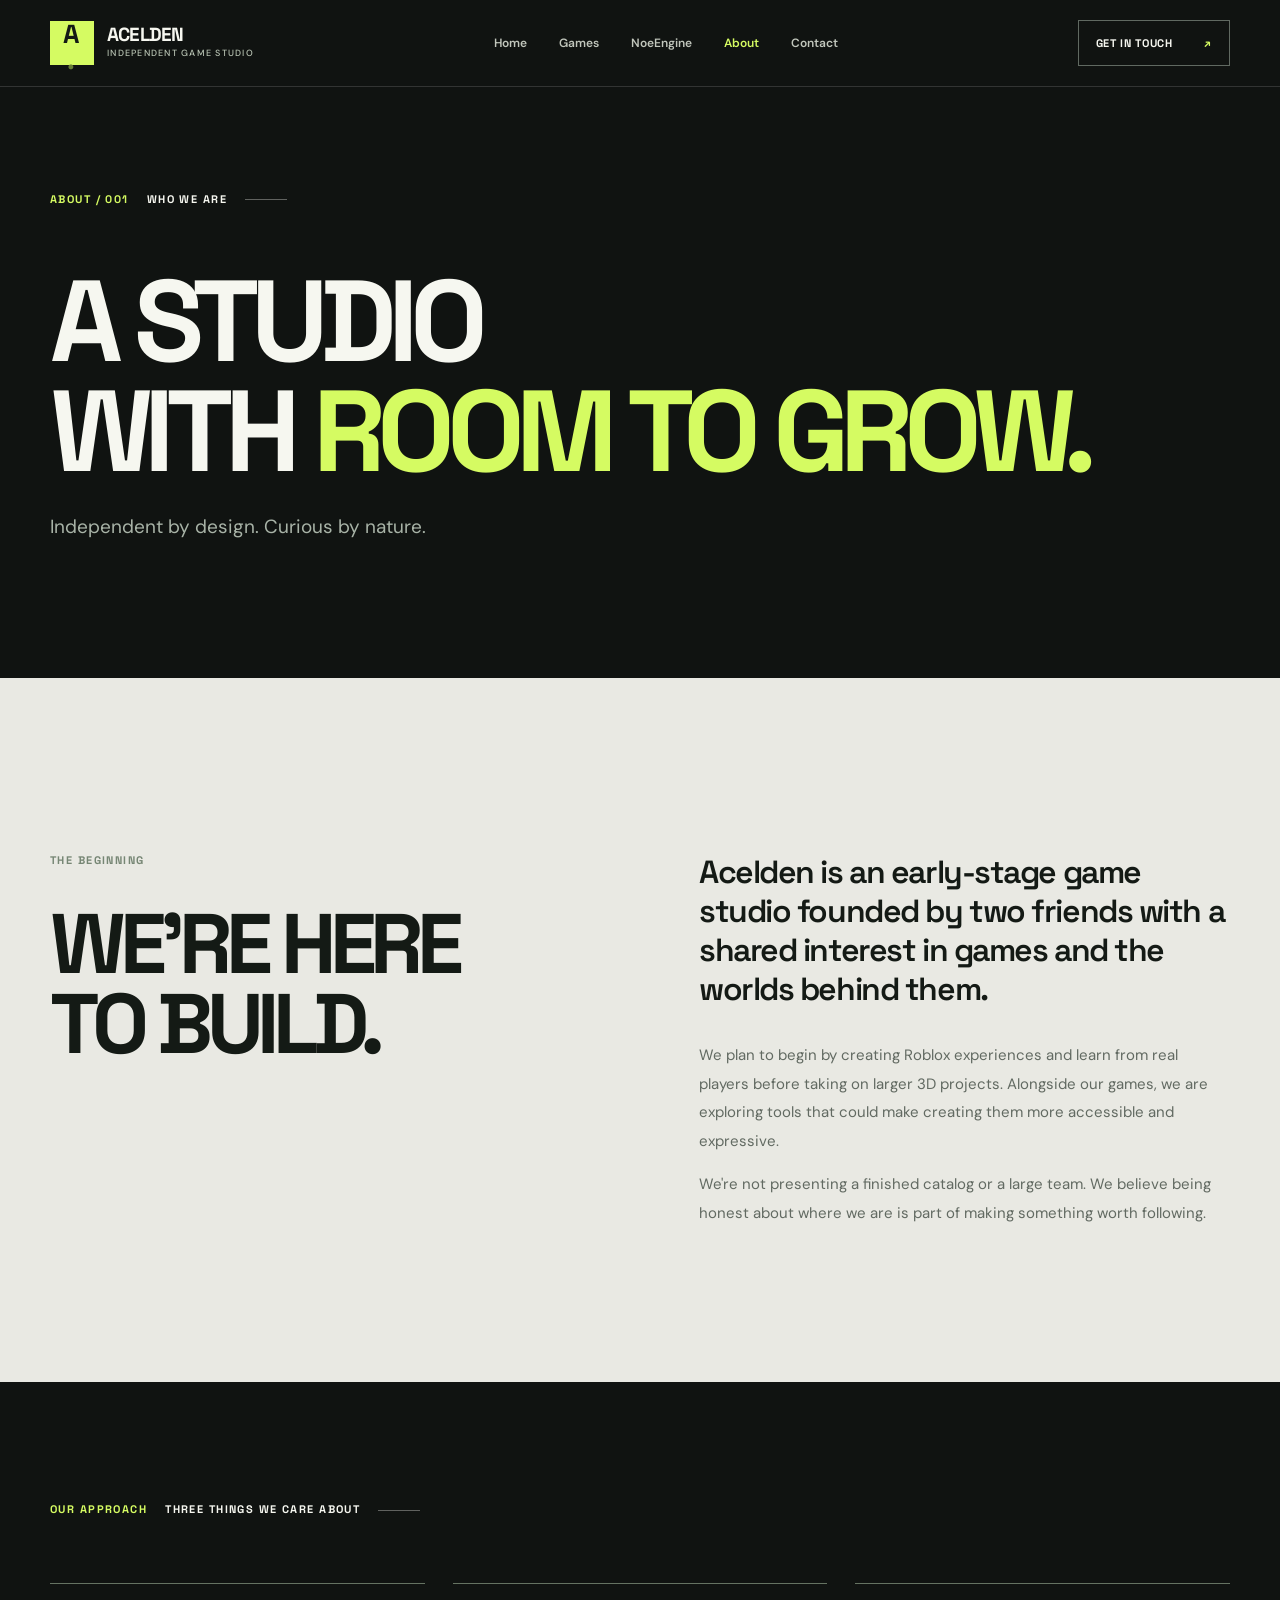
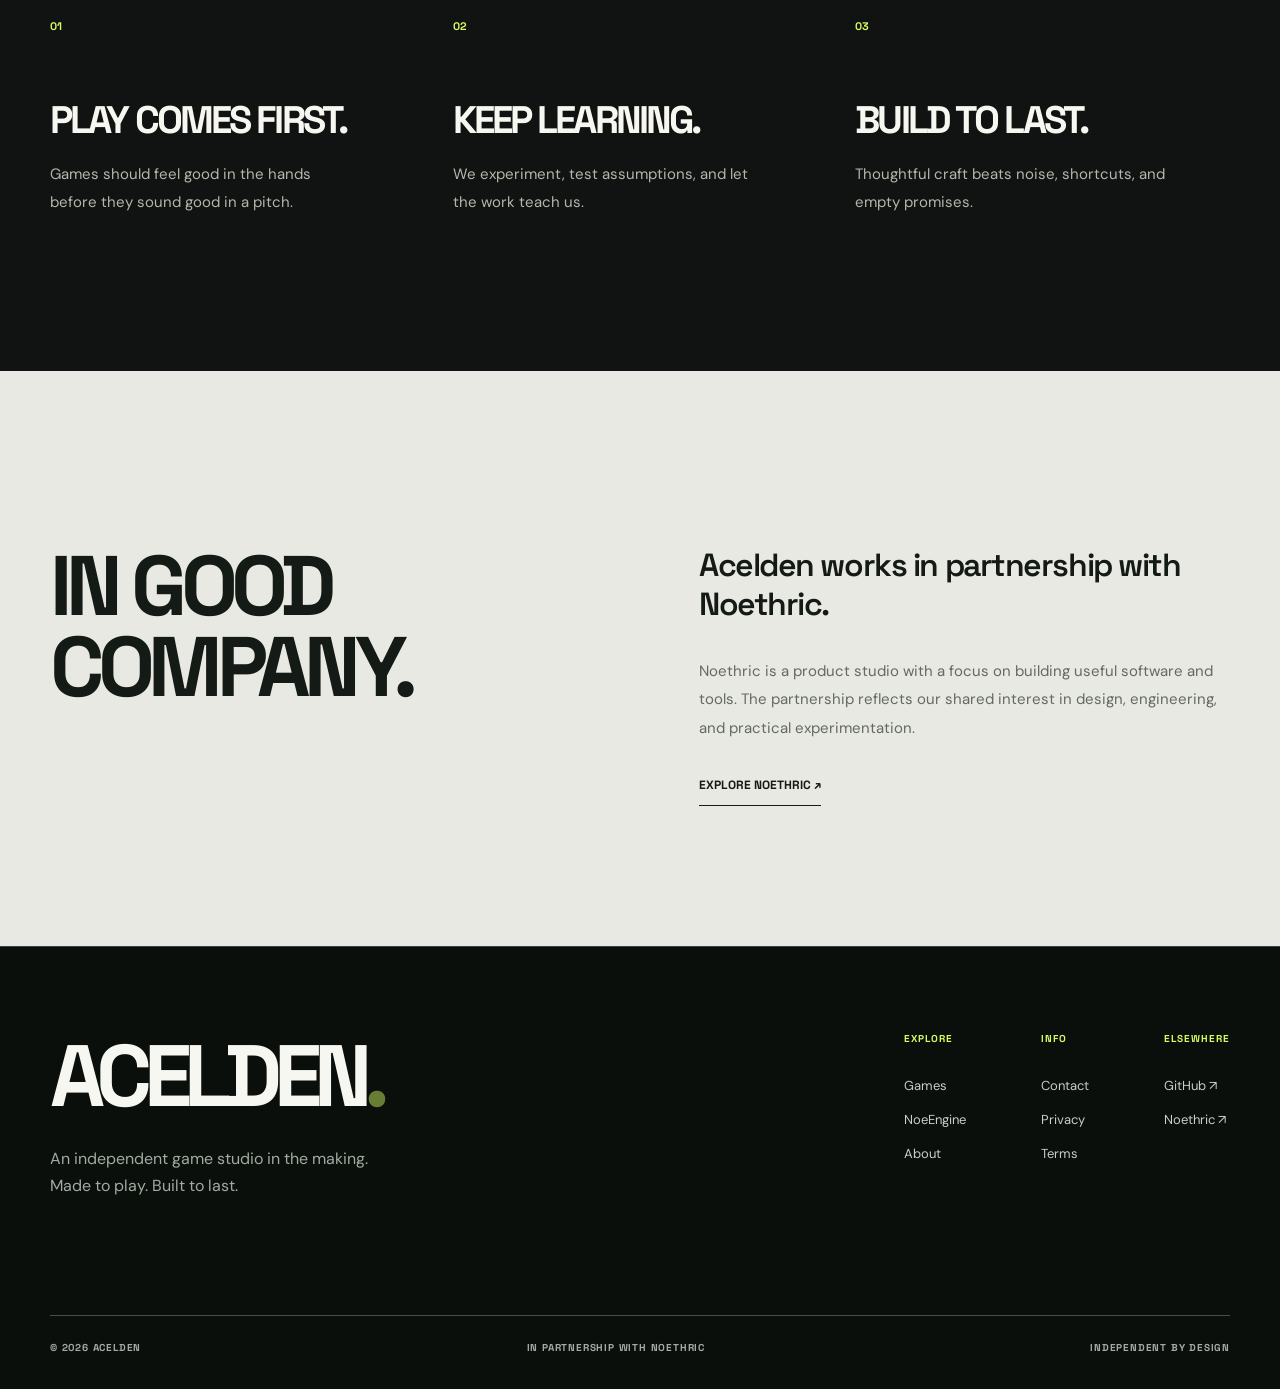
==== about.html @ b6e1bd82 "Redesign Acelden website with editorial layout and seven pages" ====
<!doctype html><html lang="en"><head><meta charset="UTF-8"><meta name="viewport" content="width=device-width, initial-scale=1"><meta name="theme-color" content="#101311"><meta name="description" content="Meet Acelden, an independent game studio founded by two friends, building from Roblox toward original games."><title>About — Acelden</title><link rel="preconnect" href="https://fonts.googleapis.com"><link rel="preconnect" href="https://fonts.gstatic.com" crossorigin><link href="https://fonts.googleapis.com/css2?family=DM+Sans:wght@400;500;600;700&family=Space+Grotesk:wght@400;500;600;700&display=swap" rel="stylesheet"><link rel="stylesheet" href="assets/style.css"><script src="assets/main.js" defer></script><script id="wix-site-script" src="https://manage.wix.com/_api/headless-business-setup/v1/headless-business/site-script.js" data-client-id="77f72b8c-c82d-42ea-ba86-fa067937f93b" async></script></head><body><a class="skip" href="#main">Skip to content</a><header class="header"><div class="header-inner"><a href="index.html" class="brand" aria-label="Acelden home"><span class="brand-symbol">A<span>.</span></span><span>ACELDEN<small>INDEPENDENT GAME STUDIO</small></span></a><button class="menu-btn" type="button" aria-expanded="false" aria-controls="site-nav" aria-label="Open navigation"><span></span><span></span></button><nav id="site-nav" aria-label="Main navigation"><a href="index.html">Home</a><a href="games.html">Games</a><a href="noeengine.html">NoeEngine</a><a href="about.html" aria-current="page">About</a><a href="contact.html">Contact</a></nav><a class="header-end" href="contact.html">GET IN TOUCH <span aria-hidden="true">↗</span></a></div></header><main id="main"><section class="page-hero"><div class="container"><div class="kicker"><span class="kicker-num">ABOUT / 001</span><span>WHO WE ARE</span></div><h1>A STUDIO<br>WITH <em>ROOM TO GROW.</em></h1><p>Independent by design. Curious by nature.</p></div></section><section class="light-section page-section"><div class="container two-col"><div><span class="small-label">THE BEGINNING</span><h2>WE'RE HERE<br>TO BUILD.</h2></div><div class="prose"><p class="large">Acelden is an early-stage game studio founded by two friends with a shared interest in games and the worlds behind them.</p><p>We plan to begin by creating Roblox experiences and learn from real players before taking on larger 3D projects. Alongside our games, we are exploring tools that could make creating them more accessible and expressive.</p><p>We're not presenting a finished catalog or a large team. We believe being honest about where we are is part of making something worth following.</p></div></div></section><section class="dark-section page-section"><div class="container"><div class="kicker"><span class="kicker-num">OUR APPROACH</span><span>THREE THINGS WE CARE ABOUT</span></div><div class="value-grid"><article><span>01</span><h3>PLAY COMES FIRST.</h3><p>Games should feel good in the hands before they sound good in a pitch.</p></article><article><span>02</span><h3>KEEP LEARNING.</h3><p>We experiment, test assumptions, and let the work teach us.</p></article><article><span>03</span><h3>BUILD TO LAST.</h3><p>Thoughtful craft beats noise, shortcuts, and empty promises.</p></article></div></div></section><section class="light-section page-section"><div class="container two-col"><h2>IN GOOD<br>COMPANY.</h2><div class="prose"><p class="large">Acelden works in partnership with Noethric.</p><p>Noethric is a product studio with a focus on building useful software and tools. The partnership reflects our shared interest in design, engineering, and practical experimentation.</p><a class="inline-link dark" href="https://noethric.xyz/" target="_blank" rel="noopener noreferrer">EXPLORE NOETHRIC ↗</a></div></div></section></main><footer class="footer"><div class="container footer-main"><div><a href="index.html" class="footer-logo">ACELDEN<span>.</span></a><p>An independent game studio in the making.<br>Made to play. Built to last.</p></div><div class="footer-links"><div><span>EXPLORE</span><a href="games.html">Games</a><a href="noeengine.html">NoeEngine</a><a href="about.html">About</a></div><div><span>INFO</span><a href="contact.html">Contact</a><a href="privacy.html">Privacy</a><a href="terms.html">Terms</a></div><div><span>ELSEWHERE</span><a href="https://github.com/EMN90909/GD-web" target="_blank" rel="noopener noreferrer">GitHub ↗</a><a href="https://noethric.xyz/" target="_blank" rel="noopener noreferrer">Noethric ↗</a></div></div></div><div class="container footer-bottom"><span>© <span data-year>2026</span> ACELDEN</span><span>IN PARTNERSHIP WITH NOETHRIC</span><span>INDEPENDENT BY DESIGN</span></div></footer></body></html>
---- assets/style.css ----
:root{--night:#101311;--dark:#161b18;--paper:#e9e9e3;--white:#f6f7f0;--acid:#d5fb62;--muted:#aeb5ab;--ink:#141a15;--line:#414a40}*{box-sizing:border-box}html{scroll-behavior:smooth}body{margin:0;background:var(--night);color:var(--white);font-family:'DM Sans',Arial,sans-serif;-webkit-font-smoothing:antialiased}a{color:inherit;text-decoration:none}button{font:inherit}::selection{background:var(--acid);color:var(--night)}:focus-visible{outline:3px solid var(--acid);outline-offset:4px}.skip{position:absolute;top:-80px;left:15px;padding:15px;background:white;color:black;z-index:100}.skip:focus{top:12px}.container{width:min(1420px,calc(100% - 100px));margin:auto}.header{position:relative;z-index:30;background:#101311;border-bottom:1px solid #ffffff24}.header-inner{max-width:1600px;margin:auto;min-height:86px;padding:0 50px;display:flex;align-items:center;justify-content:space-between;gap:32px}.brand{display:flex;gap:13px;align-items:center;font:700 19px/1 'Space Grotesk',sans-serif;letter-spacing:-.04em;white-space:nowrap}.brand-symbol{width:44px;height:44px;background:var(--acid);color:var(--ink);display:grid;place-items:center;font:bold 26px/1 'Space Grotesk';letter-spacing:-.1em;padding-right:5px}.brand-symbol span,.footer-logo span{color:#677d36}.brand small{display:block;font:500 9px/1.5 'DM Sans';letter-spacing:.14em;color:#b9c4b4;margin-top:3px}.header nav{display:flex;gap:32px;align-items:center}.header nav a{font:600 12px/1.2 'DM Sans';color:#c1c6bc;transition:color .2s}.header nav a:hover,.header nav a[aria-current=page]{color:var(--acid)}.header-end{border:1px solid #606961;padding:15px 17px;font:700 11px 'Space Grotesk';letter-spacing:.06em;white-space:nowrap}.header-end span{margin-left:28px;color:var(--acid)}.menu-btn{display:none}.kicker,.small-label{font:700 11px/1.4 'Space Grotesk';letter-spacing:.13em;display:flex;align-items:center;gap:18px}.kicker-num{color:var(--acid)}.kicker:after{content:'';width:42px;height:1px;background:currentColor;opacity:.35}.light-section .kicker-num,.engine-strip .kicker-num{color:#6d8841}.btn{display:inline-flex;align-items:center;justify-content:space-between;gap:45px;min-height:54px;padding:0 20px;font:700 12px 'Space Grotesk';letter-spacing:.025em;transition:background .2s,color .2s}.btn:hover{transform:translateY(-2px)}.btn-acid{background:var(--acid);color:var(--night)}.btn-outline{border:1px solid #777e75;color:var(--white)}.btn-outline-dark{border:1px solid #596256;color:var(--night)}.btn-dark{background:var(--night);color:var(--white)}h1,h2,h3,p{margin-top:0}h1,h2,h3{font-family:'Space Grotesk',sans-serif;letter-spacing:-.075em}h1 em,h2 em{font-style:normal;color:var(--acid)}.light-section h2 em,.engine-strip h2 em{color:#69823f}.hero{min-height:720px;display:grid;grid-template-columns:61% 39%;position:relative;overflow:hidden}.hero-content{padding-top:88px;padding-bottom:38px;margin:0;width:auto;padding-left:max(50px,calc((100vw - 1420px)/2));padding-right:45px;position:relative;z-index:1}.hero-rule{height:1px;background:#ffffff32;margin:25px 0 58px}.hero h1{font-size:clamp(70px,8.7vw,154px);line-height:.9;letter-spacing:-.095em;margin:0 0 64px}.hero h1 span{color:var(--acid)}.hero-baseline{display:flex;gap:38px;justify-content:space-between;align-items:end;max-width:880px}.hero-baseline p{max-width:310px;color:#bfc9bf;font-size:15px;line-height:1.75;margin:0}.hero-index{font:600 10px 'Space Grotesk';display:flex;justify-content:space-between;letter-spacing:.1em;margin-top:75px;color:#a4aba3}.hero-art{position:relative;overflow:hidden;background:#c8d8a5;color:#152418;isolation:isolate}.hero-art:before{content:'';position:absolute;inset:0;background:repeating-linear-gradient(0deg,transparent 0 48px,#14231a0a 49px),repeating-linear-gradient(90deg,transparent 0 48px,#14231a0a 49px)}.hero-art-arc{position:absolute;width:150%;aspect-ratio:1;left:-42%;top:13%;border:clamp(50px,10vw,170px) solid #20342e;border-radius:50%;transform:rotate(-26deg);box-shadow:inset 0 0 0 1px #4b6b53}.hero-art-circle{position:absolute;right:-22%;top:-10%;width:68%;aspect-ratio:1;background:#e7f0ce;border-radius:50%;mix-blend-mode:screen}.hero-art-cut{position:absolute;bottom:-23%;right:3%;font:bold clamp(430px,50vw,900px)/1 'Space Grotesk';letter-spacing:-.15em;color:#b1c995;mix-blend-mode:multiply;transform:rotate(-9deg)}.hero-art-tag{position:absolute;bottom:35px;right:34px;font:700 10px 'Space Grotesk';letter-spacing:.12em}.light-section{background:var(--paper);color:var(--ink)}.introduction{padding:120px 0 140px}.intro-grid,.two-col{display:grid;grid-template-columns:1fr 1fr;gap:10%;margin-top:55px}.intro-grid h2,.two-col h2{font-size:clamp(54px,6.6vw,108px);line-height:.95;margin:0}.intro-grid>div{padding-top:8px;max-width:480px}.intro-lead,.prose .large{font:600 clamp(24px,2.5vw,36px)/1.22 'Space Grotesk';letter-spacing:-.045em}.intro-grid p:not(.intro-lead),.prose p:not(.large){color:#626a62;line-height:1.9;font-size:15px}.inline-link{display:inline-block;font:700 12px 'Space Grotesk';border-bottom:1px solid;margin-top:20px;padding-bottom:12px}.inline-link span{margin-left:30px}.dark-section{background:var(--night);color:var(--white)}.selected{padding:125px 0 145px}.section-title-row{display:flex;justify-content:space-between;align-items:end;margin:50px 0}.section-title-row h2{font-size:clamp(65px,8vw,130px);line-height:.95;margin:0}.section-title-row h2 span{color:var(--acid)}.section-title-row p{max-width:260px;color:#aeb6a9;line-height:1.8}.work-grid{display:grid;grid-template-columns:1fr 1fr;gap:18px}.work-card{display:block;min-width:0}.work-art{height:420px;overflow:hidden;position:relative;padding:28px;display:flex;justify-content:space-between}.work-roblox .work-art{background:#3d544c}.work-world .work-art{background:#b2c5a4;color:#182b20}.work-big{font:700 235px/.85 'Space Grotesk';letter-spacing:-.1em;opacity:.13;position:absolute;top:12%;left:9%}.work-stamp{z-index:2;font:700 10px 'Space Grotesk';letter-spacing:.11em}.work-square{width:200px;height:200px;background:var(--acid);position:absolute;top:25%;left:33%;transform:rotate(-23deg);box-shadow:45px 34px 0 #1a332d}.work-orbit{position:absolute;border:55px solid #2d4c40;border-radius:50%;height:345px;width:345px;top:12%;left:27%;box-shadow:0 0 0 80px #768f7f77}.work-info{border:1px solid #354238;border-top:0;padding:30px;display:flex;justify-content:space-between;align-items:end;min-height:155px}.work-info span:not(.work-arrow){font:700 10px 'Space Grotesk';color:#adb4a9;letter-spacing:.1em}.work-info h3{margin:18px 0 0;font-size:clamp(28px,3vw,46px)}.work-arrow{font-size:26px;transition:transform .2s}.work-card:hover .work-arrow{transform:translate(4px,-4px)}.engine-strip{background:var(--acid);color:var(--night);padding:105px 0}.engine-strip-inner{display:flex;align-items:end;justify-content:space-between;gap:50px}.engine-strip h2{font-size:clamp(64px,7vw,118px);margin:22px 0}.engine-strip h2 em{color:#5b742e}.engine-strip .asterisk{font-size:.5em;vertical-align:top}.engine-strip p{max-width:570px;font-size:17px;line-height:1.8}.engine-strip-action{display:flex;align-items:end;flex-direction:column;gap:38px;white-space:nowrap}.dev-tag{display:inline-block;color:#183023;border:1px solid #253a28;padding:10px 15px;font:700 10px 'Space Grotesk';letter-spacing:.1em}.partner-section{background:#1a211b;padding:125px 0}.partner-layout{display:grid;grid-template-columns:1fr 1fr;gap:11%;align-items:center}.partner-layout h2{font-size:clamp(65px,6.6vw,116px);line-height:.95;margin:42px 0 24px}.partner-layout p{max-width:425px;line-height:1.85;color:#bec6bb}.partner-layout .btn{margin-top:18px}.partner-logo{background:#edeee6;aspect-ratio:1.2;display:flex;flex-direction:column;justify-content:space-between;padding:34px;color:var(--ink)}.partner-logo>span{font:700 11px 'Space Grotesk';letter-spacing:.1em}.partner-logo img{display:block;width:100%;max-height:145px;object-fit:contain}.partner-logo-foot{text-align:right}.last-cta{padding:140px 0 155px}.last-cta h2{font-size:clamp(65px,8.2vw,138px);line-height:.98;margin:44px 0}.page-hero{background:var(--night);padding:105px 0 120px;min-height:520px}.page-hero h1{font-size:clamp(63px,9vw,143px);line-height:.95;margin:60px 0 28px}.page-hero p{font-size:19px;color:#a8b3a7}.page-section{padding:120px 0 140px}.prose{max-width:560px}.small-label{color:#768674;margin-bottom:35px}.value-grid{display:grid;grid-template-columns:repeat(3,1fr);gap:28px;margin-top:65px}.value-grid article{border-top:1px solid #657362;padding-top:30px}.value-grid article>span{font:700 11px 'Space Grotesk';color:var(--acid)}.value-grid h3{font-size:clamp(25px,3vw,43px);line-height:1.02;margin:65px 0 22px}.value-grid p{font-size:15px;line-height:1.85;color:#b1b9ac;max-width:310px}.feature-line{display:flex;justify-content:space-between;gap:30px;padding-bottom:22px;border-bottom:1px solid #7b8d77;font:700 11px 'Space Grotesk';letter-spacing:.1em}.feature-story{display:grid;grid-template-columns:1fr 1fr;gap:10%;margin:66px 0 75px}.feature-story h2{font-size:clamp(60px,7vw,112px);line-height:.95;margin:0}.editorial-art{height:380px;background:#a9bd93;display:flex;flex-direction:column;justify-content:space-between;padding:32px;overflow:hidden;position:relative}.editorial-art>*{position:relative;z-index:2}.editorial-art:before{content:'';position:absolute;width:350px;height:350px;border:75px solid #1a3429;transform:rotate(35deg);left:40%;top:5%}.editorial-art strong{font:700 clamp(36px,6vw,100px)/1 'Space Grotesk';letter-spacing:-.08em;color:#20372a}.editorial-art span{font:700 11px 'Space Grotesk'}.engine-page-hero .dev-tag{color:var(--acid);border-color:#72836d}.engine-caveat{margin-top:75px;padding-top:25px;border-top:1px solid #5a6858;color:#a4b2a4;font-size:13px}.contact-links{display:grid;gap:12px;margin-top:45px}.contact-links a{border-top:1px solid #9da69a;padding:25px 0;display:grid;grid-template-columns:1fr auto;gap:12px}.contact-links a span{font:700 10px 'Space Grotesk';letter-spacing:.12em;grid-column:1/-1}.contact-links a strong{font:700 26px 'Space Grotesk'}.contact-links a b{font-size:24px}.legal-hero{min-height:400px;padding-bottom:85px}.legal-hero h1{margin:50px 0 20px}.legal-body{padding:100px 0 130px}.legal-body .container{max-width:860px}.legal-body h2{font-size:32px;letter-spacing:-.04em;margin-top:50px}.legal-body p{font-size:16px;line-height:1.9;color:#505b50}.legal-body .legal-intro{font-size:23px;color:#202820}.legal-body .legal-note{border-top:1px solid #abb4a7;margin-top:70px;padding-top:25px;font-size:13px}.footer{background:#0b0f0c;border-top:1px solid #39443b}.footer-main{display:flex;justify-content:space-between;gap:50px;padding-top:85px;padding-bottom:100px}.footer-logo{font:bold clamp(48px,6.8vw,104px)/1 'Space Grotesk';letter-spacing:-.09em}.footer-main p{color:#a0aca0;line-height:1.7;margin-top:26px}.footer-links{display:flex;gap:75px}.footer-links>div{display:flex;flex-direction:column;gap:17px}.footer-links span{font:700 10px 'Space Grotesk';color:var(--acid);letter-spacing:.1em;margin-bottom:15px}.footer-links a{font-size:13px;color:#c6d0c4}.footer-links a:hover{text-decoration:underline}.footer-bottom{border-top:1px solid #465146;padding:25px 0 35px;display:flex;justify-content:space-between;gap:20px;color:#a3aca2;font:700 10px 'Space Grotesk';letter-spacing:.08em}
@media(max-width:1050px){.header-inner{padding:0 28px}.header nav{gap:16px}.container{width:calc(100% - 56px)}.hero-content{padding-left:28px}.hero h1{font-size:clamp(67px,9vw,115px)}.hero-art-cut{font-size:500px}.hero-baseline{display:block}.hero-baseline .btn{margin-top:25px}.footer-links{gap:35px}}@media(max-width:720px){.container{width:calc(100% - 36px)}.header-inner{min-height:70px;padding:0 18px}.brand{font-size:17px}.brand-symbol{width:38px;height:38px}.brand small{font-size:8px}.header-end{display:none}.menu-btn{display:flex;flex-direction:column;gap:6px;background:none;border:0;padding:12px;cursor:pointer}.menu-btn span{height:2px;width:26px;background:white}.header nav{position:absolute;left:0;right:0;top:70px;background:#101311;display:none;flex-direction:column;align-items:stretch;padding:15px 25px 25px;gap:0;border-bottom:1px solid #566054}.header nav.open{display:flex}.header nav a{padding:16px 0;font-size:15px}.hero{display:flex;flex-direction:column;min-height:0}.hero-content{padding:70px 18px 35px}.hero-rule{margin:23px 0 52px}.hero h1{font-size:clamp(60px,13.5vw,110px);margin-bottom:40px}.hero-baseline p{font-size:14px}.hero-index{margin-top:65px}.hero-art{height:315px;flex-shrink:0}.hero-art-arc{width:85%;left:10%;top:-48%;border-width:80px}.hero-art-cut{font-size:420px;bottom:-55%;right:15%}.introduction,.selected,.partner-section,.page-section{padding:80px 0}.intro-grid,.two-col,.feature-story,.partner-layout{grid-template-columns:1fr;gap:35px}.intro-grid{margin-top:35px}.intro-grid h2,.two-col h2,.feature-story h2{font-size:clamp(56px,12vw,95px)}.section-title-row{display:block}.section-title-row p{margin-top:24px}.work-grid,.value-grid{grid-template-columns:1fr}.work-art{height:340px}.work-big{font-size:190px}.work-square{width:150px;height:150px}.work-orbit{height:280px;width:280px;left:20%}.engine-strip{padding:75px 0}.engine-strip-inner{display:block}.engine-strip h2{font-size:60px}.engine-strip-action{align-items:start;margin-top:35px;gap:25px}.partner-logo{margin-top:20px}.last-cta{padding:85px 0}.last-cta h2{font-size:clamp(52px,11vw,86px)}.page-hero{padding:75px 0;min-height:370px}.page-hero h1{font-size:clamp(55px,11vw,86px);margin:45px 0 24px}.value-grid{gap:15px;margin-top:35px}.value-grid h3{margin:35px 0 18px}.feature-story{margin:45px 0}.editorial-art{height:250px;padding:20px}.footer-main{display:block;padding-top:65px;padding-bottom:50px}.footer-links{margin-top:55px;flex-wrap:wrap;gap:30px}.footer-links>div{min-width:80px}.footer-bottom{flex-wrap:wrap;line-height:1.8}.legal-body{padding:65px 0}}@media(prefers-reduced-motion:no-preference){.work-card,.btn{transition:transform .25s ease}.work-card:hover{transform:translateY(-3px)}.reveal{opacity:0;transform:translateY(20px);transition:opacity .55s ease,transform .55s ease}.reveal.is-visible{opacity:1;transform:none}}@media(prefers-reduced-motion:reduce){html{scroll-behavior:auto}*,*:before,*:after{animation-duration:.001ms!important;transition-duration:.001ms!important}}
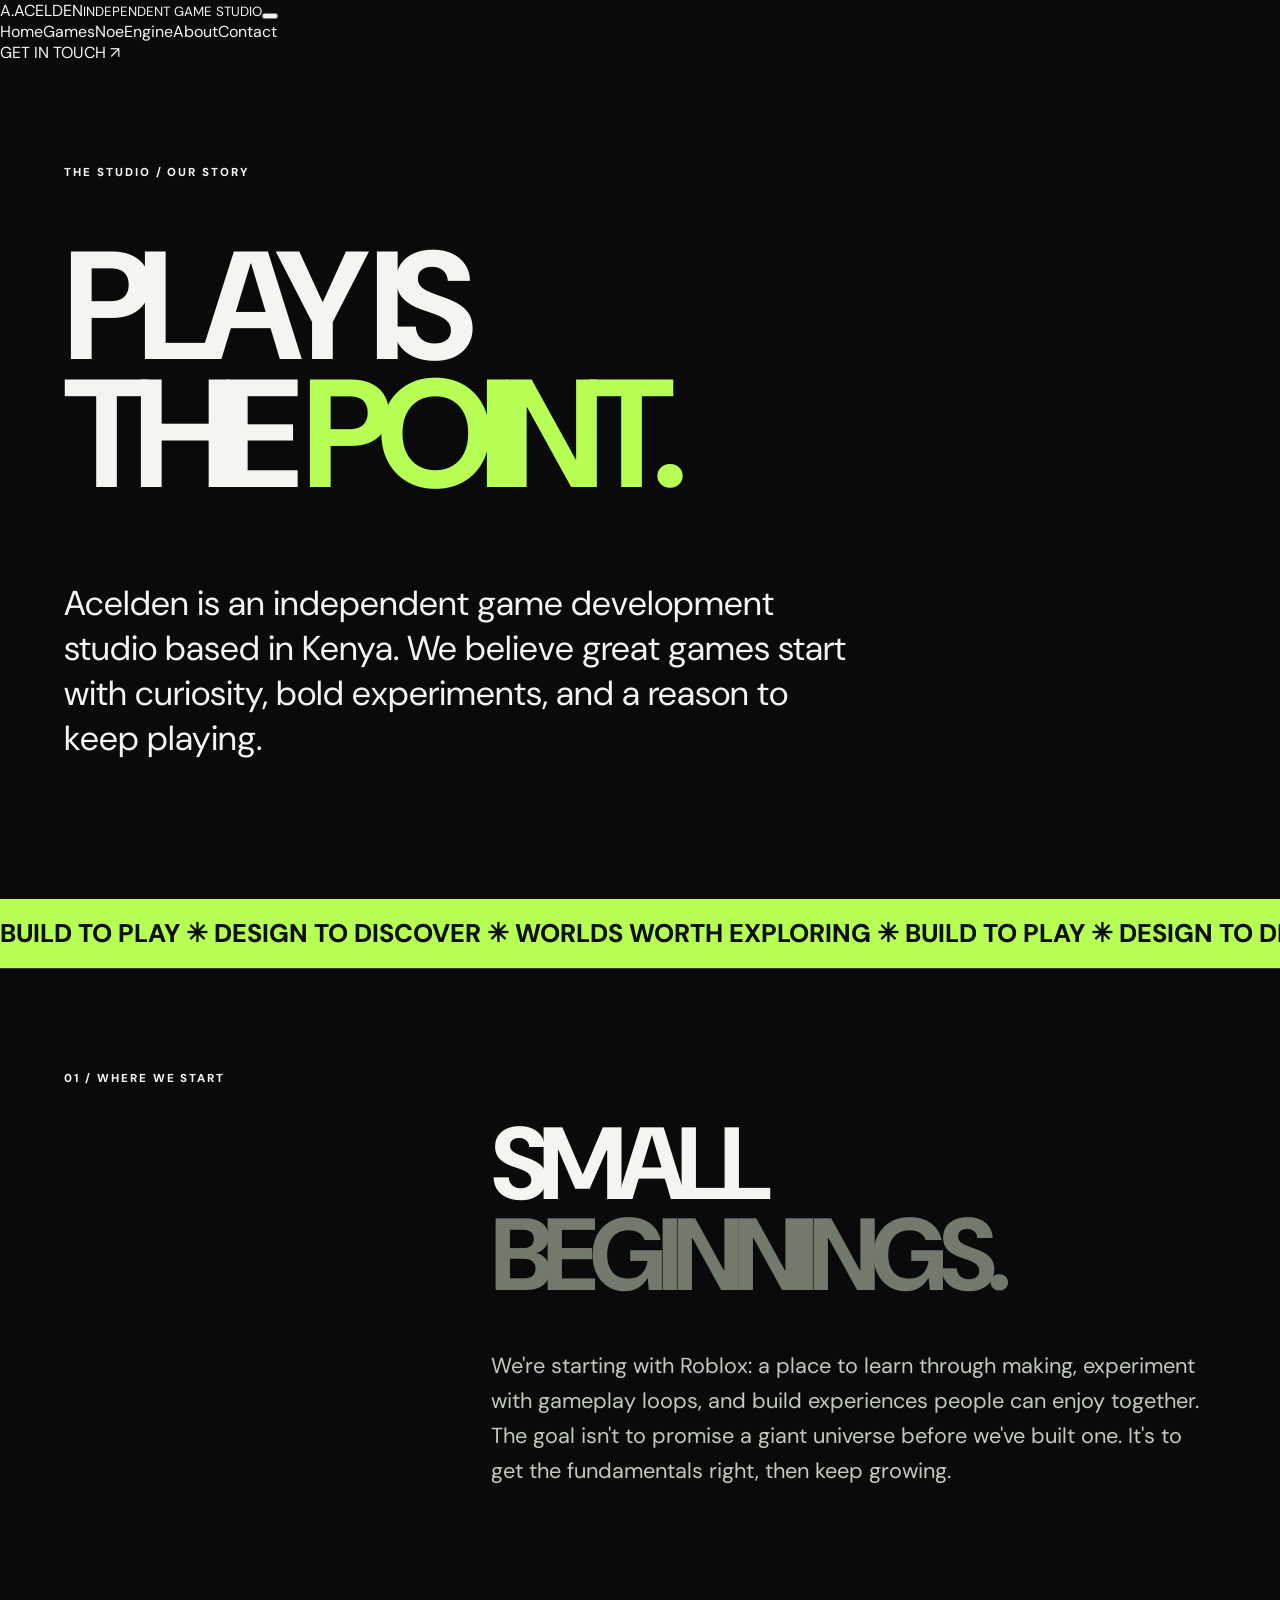
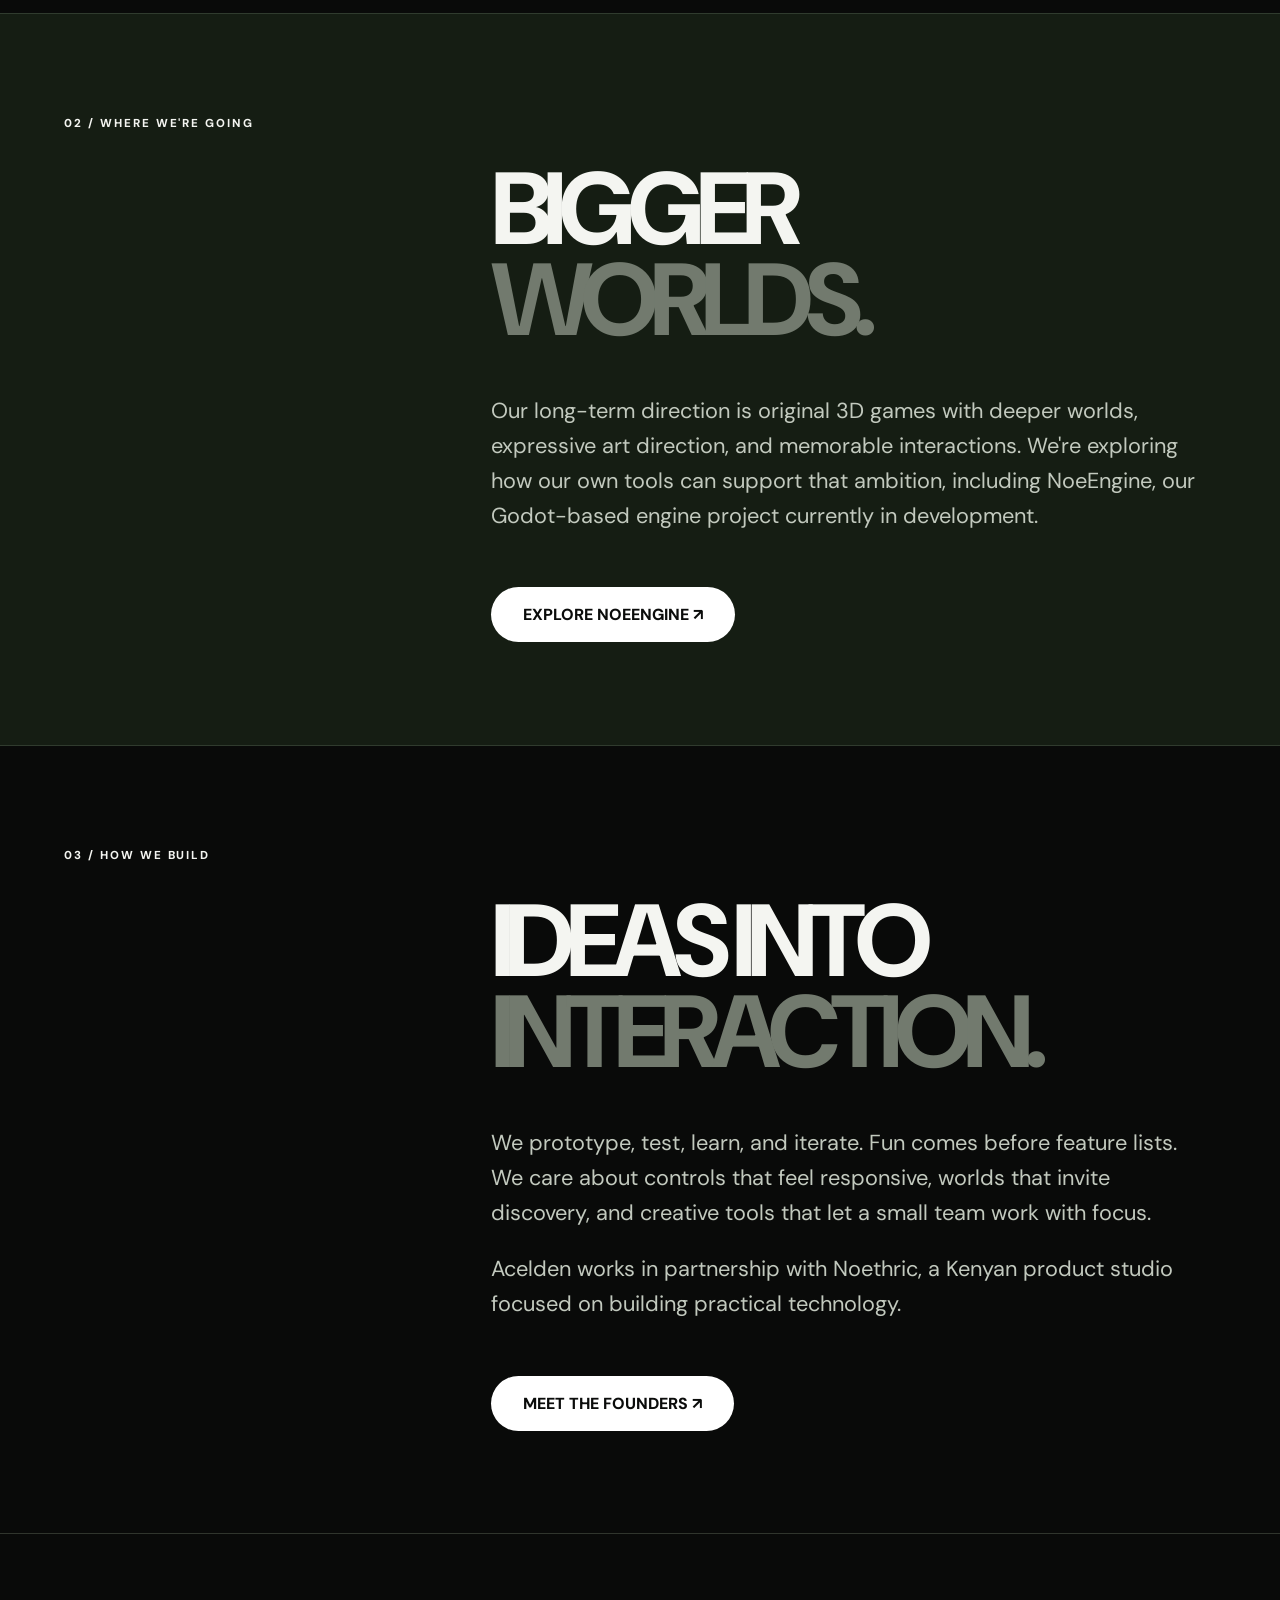
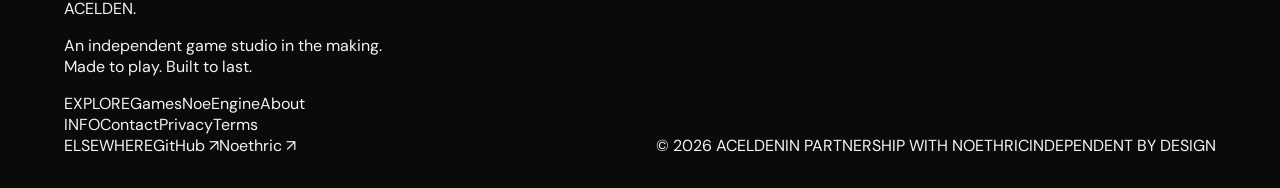
==== commit 389b0446: "Replace About page with standalone studio story" ====
--- a/about.html
+++ b/about.html
@@ -1 +1 @@
-<!doctype html><html lang="en"><head><meta charset="UTF-8"><meta name="viewport" content="width=device-width, initial-scale=1"><meta name="theme-color" content="#101311"><meta name="description" content="Meet Acelden, an independent game studio founded by two friends, building from Roblox toward original games."><title>About — Acelden</title><link rel="preconnect" href="https://fonts.googleapis.com"><link rel="preconnect" href="https://fonts.gstatic.com" crossorigin><link href="https://fonts.googleapis.com/css2?family=DM+Sans:wght@400;500;600;700&family=Space+Grotesk:wght@400;500;600;700&display=swap" rel="stylesheet"><link rel="stylesheet" href="assets/style.css"><script src="assets/main.js" defer></script><script id="wix-site-script" src="https://manage.wix.com/_api/headless-business-setup/v1/headless-business/site-script.js" data-client-id="77f72b8c-c82d-42ea-ba86-fa067937f93b" async></script></head><body><a class="skip" href="#main">Skip to content</a><header class="header"><div class="header-inner"><a href="index.html" class="brand" aria-label="Acelden home"><span class="brand-symbol">A<span>.</span></span><span>ACELDEN<small>INDEPENDENT GAME STUDIO</small></span></a><button class="menu-btn" type="button" aria-expanded="false" aria-controls="site-nav" aria-label="Open navigation"><span></span><span></span></button><nav id="site-nav" aria-label="Main navigation"><a href="index.html">Home</a><a href="games.html">Games</a><a href="noeengine.html">NoeEngine</a><a href="about.html" aria-current="page">About</a><a href="contact.html">Contact</a></nav><a class="header-end" href="contact.html">GET IN TOUCH <span aria-hidden="true">↗</span></a></div></header><main id="main"><section class="page-hero"><div class="container"><div class="kicker"><span class="kicker-num">ABOUT / 001</span><span>WHO WE ARE</span></div><h1>A STUDIO<br>WITH <em>ROOM TO GROW.</em></h1><p>Independent by design. Curious by nature.</p></div></section><section class="light-section page-section"><div class="container two-col"><div><span class="small-label">THE BEGINNING</span><h2>WE'RE HERE<br>TO BUILD.</h2></div><div class="prose"><p class="large">Acelden is an early-stage game studio founded by two friends with a shared interest in games and the worlds behind them.</p><p>We plan to begin by creating Roblox experiences and learn from real players before taking on larger 3D projects. Alongside our games, we are exploring tools that could make creating them more accessible and expressive.</p><p>We're not presenting a finished catalog or a large team. We believe being honest about where we are is part of making something worth following.</p></div></div></section><section class="dark-section page-section"><div class="container"><div class="kicker"><span class="kicker-num">OUR APPROACH</span><span>THREE THINGS WE CARE ABOUT</span></div><div class="value-grid"><article><span>01</span><h3>PLAY COMES FIRST.</h3><p>Games should feel good in the hands before they sound good in a pitch.</p></article><article><span>02</span><h3>KEEP LEARNING.</h3><p>We experiment, test assumptions, and let the work teach us.</p></article><article><span>03</span><h3>BUILD TO LAST.</h3><p>Thoughtful craft beats noise, shortcuts, and empty promises.</p></article></div></div></section><section class="light-section page-section"><div class="container two-col"><h2>IN GOOD<br>COMPANY.</h2><div class="prose"><p class="large">Acelden works in partnership with Noethric.</p><p>Noethric is a product studio with a focus on building useful software and tools. The partnership reflects our shared interest in design, engineering, and practical experimentation.</p><a class="inline-link dark" href="https://noethric.xyz/" target="_blank" rel="noopener noreferrer">EXPLORE NOETHRIC ↗</a></div></div></section></main><footer class="footer"><div class="container footer-main"><div><a href="index.html" class="footer-logo">ACELDEN<span>.</span></a><p>An independent game studio in the making.<br>Made to play. Built to last.</p></div><div class="footer-links"><div><span>EXPLORE</span><a href="games.html">Games</a><a href="noeengine.html">NoeEngine</a><a href="about.html">About</a></div><div><span>INFO</span><a href="contact.html">Contact</a><a href="privacy.html">Privacy</a><a href="terms.html">Terms</a></div><div><span>ELSEWHERE</span><a href="https://github.com/EMN90909/GD-web" target="_blank" rel="noopener noreferrer">GitHub ↗</a><a href="https://noethric.xyz/" target="_blank" rel="noopener noreferrer">Noethric ↗</a></div></div></div><div class="container footer-bottom"><span>© <span data-year>2026</span> ACELDEN</span><span>IN PARTNERSHIP WITH NOETHRIC</span><span>INDEPENDENT BY DESIGN</span></div></footer></body></html>+<!doctype html><html lang="en"><head><meta charset="UTF-8"><meta name="viewport" content="width=device-width, initial-scale=1"><meta name="theme-color" content="#101311"><meta name="description" content="Meet Acelden, an independent game studio founded by two friends, building from Roblox toward original games."><title>About — Acelden</title><link rel="preconnect" href="https://fonts.googleapis.com"><link rel="preconnect" href="https://fonts.gstatic.com" crossorigin><link href="https://fonts.googleapis.com/css2?family=DM+Sans:wght@400;500;600;700&family=Space+Grotesk:wght@400;500;600;700&display=swap" rel="stylesheet"><link rel="stylesheet" href="assets/style.css"><script src="assets/main.js" defer></script><script id="wix-site-script" src="https://manage.wix.com/_api/headless-business-setup/v1/headless-business/site-script.js" data-client-id="77f72b8c-c82d-42ea-ba86-fa067937f93b" async></script></head><body><a class="skip" href="#main">Skip to content</a><header class="header"><div class="header-inner"><a href="index.html" class="brand" aria-label="Acelden home"><span class="brand-symbol">A<span>.</span></span><span>ACELDEN<small>INDEPENDENT GAME STUDIO</small></span></a><button class="menu-btn" type="button" aria-expanded="false" aria-controls="site-nav" aria-label="Open navigation"><span></span><span></span></button><nav id="site-nav" aria-label="Main navigation"><a href="index.html">Home</a><a href="games.html">Games</a><a href="noeengine.html">NoeEngine</a><a href="about.html" aria-current="page">About</a><a href="contact.html">Contact</a></nav><a class="header-end" href="contact.html">GET IN TOUCH <span aria-hidden="true">↗</span></a></div></header><main id="main"><section class="about-hero wrap"><span class="eyebrow">THE STUDIO / OUR STORY</span><h1>PLAY IS<br>THE <em>POINT.</em></h1><p class="about-lead">Acelden is an independent game development studio based in Kenya. We believe great games start with curiosity, bold experiments, and a reason to keep playing.</p></section><div class="ticker"><div>BUILD TO PLAY ✳ DESIGN TO DISCOVER ✳ WORLDS WORTH EXPLORING ✳ BUILD TO PLAY ✳ DESIGN TO DISCOVER ✳ WORLDS WORTH EXPLORING ✳</div></div><section class="wrap about-chapter"><span class="eyebrow">01 / WHERE WE START</span><div><h2>SMALL<br><em>BEGINNINGS.</em></h2><p>We're starting with Roblox: a place to learn through making, experiment with gameplay loops, and build experiences people can enjoy together. The goal isn't to promise a giant universe before we've built one. It's to get the fundamentals right, then keep growing.</p></div></section><section class="wrap about-chapter about-dark"><span class="eyebrow">02 / WHERE WE'RE GOING</span><div><h2>BIGGER<br><em>WORLDS.</em></h2><p>Our long-term direction is original 3D games with deeper worlds, expressive art direction, and memorable interactions. We're exploring how our own tools can support that ambition, including NoeEngine, our Godot-based engine project currently in development.</p><a class="pill" href="https://github.com/EMN90909/NoeEngine" target="_blank" rel="noopener noreferrer">EXPLORE NOEENGINE ↗</a></div></section><section class="wrap about-chapter"><span class="eyebrow">03 / HOW WE BUILD</span><div><h2>IDEAS INTO<br><em>INTERACTION.</em></h2><p>We prototype, test, learn, and iterate. Fun comes before feature lists. We care about controls that feel responsive, worlds that invite discovery, and creative tools that let a small team work with focus.</p><p>Acelden works in partnership with Noethric, a Kenyan product studio focused on building practical technology.</p><a class="pill" href="#/team">MEET THE FOUNDERS ↗</a></div></section></main><footer class="footer"><div class="container footer-main"><div><a href="index.html" class="footer-logo">ACELDEN<span>.</span></a><p>An independent game studio in the making.<br>Made to play. Built to last.</p></div><div class="footer-links"><div><span>EXPLORE</span><a href="games.html">Games</a><a href="noeengine.html">NoeEngine</a><a href="about.html">About</a></div><div><span>INFO</span><a href="contact.html">Contact</a><a href="privacy.html">Privacy</a><a href="terms.html">Terms</a></div><div><span>ELSEWHERE</span><a href="https://github.com/EMN90909/GD-web" target="_blank" rel="noopener noreferrer">GitHub ↗</a><a href="https://noethric.xyz/" target="_blank" rel="noopener noreferrer">Noethric ↗</a></div></div></div><div class="container footer-bottom"><span>© <span data-year>2026</span> ACELDEN</span><span>IN PARTNERSHIP WITH NOETHRIC</span><span>INDEPENDENT BY DESIGN</span></div></footer></body></html>
--- a/assets/style.css
+++ b/assets/style.css
@@ -1,2 +1,22 @@
-:root{--night:#101311;--dark:#161b18;--paper:#e9e9e3;--white:#f6f7f0;--acid:#d5fb62;--muted:#aeb5ab;--ink:#141a15;--line:#414a40}*{box-sizing:border-box}html{scroll-behavior:smooth}body{margin:0;background:var(--night);color:var(--white);font-family:'DM Sans',Arial,sans-serif;-webkit-font-smoothing:antialiased}a{color:inherit;text-decoration:none}button{font:inherit}::selection{background:var(--acid);color:var(--night)}:focus-visible{outline:3px solid var(--acid);outline-offset:4px}.skip{position:absolute;top:-80px;left:15px;padding:15px;background:white;color:black;z-index:100}.skip:focus{top:12px}.container{width:min(1420px,calc(100% - 100px));margin:auto}.header{position:relative;z-index:30;background:#101311;border-bottom:1px solid #ffffff24}.header-inner{max-width:1600px;margin:auto;min-height:86px;padding:0 50px;display:flex;align-items:center;justify-content:space-between;gap:32px}.brand{display:flex;gap:13px;align-items:center;font:700 19px/1 'Space Grotesk',sans-serif;letter-spacing:-.04em;white-space:nowrap}.brand-symbol{width:44px;height:44px;background:var(--acid);color:var(--ink);display:grid;place-items:center;font:bold 26px/1 'Space Grotesk';letter-spacing:-.1em;padding-right:5px}.brand-symbol span,.footer-logo span{color:#677d36}.brand small{display:block;font:500 9px/1.5 'DM Sans';letter-spacing:.14em;color:#b9c4b4;margin-top:3px}.header nav{display:flex;gap:32px;align-items:center}.header nav a{font:600 12px/1.2 'DM Sans';color:#c1c6bc;transition:color .2s}.header nav a:hover,.header nav a[aria-current=page]{color:var(--acid)}.header-end{border:1px solid #606961;padding:15px 17px;font:700 11px 'Space Grotesk';letter-spacing:.06em;white-space:nowrap}.header-end span{margin-left:28px;color:var(--acid)}.menu-btn{display:none}.kicker,.small-label{font:700 11px/1.4 'Space Grotesk';letter-spacing:.13em;display:flex;align-items:center;gap:18px}.kicker-num{color:var(--acid)}.kicker:after{content:'';width:42px;height:1px;background:currentColor;opacity:.35}.light-section .kicker-num,.engine-strip .kicker-num{color:#6d8841}.btn{display:inline-flex;align-items:center;justify-content:space-between;gap:45px;min-height:54px;padding:0 20px;font:700 12px 'Space Grotesk';letter-spacing:.025em;transition:background .2s,color .2s}.btn:hover{transform:translateY(-2px)}.btn-acid{background:var(--acid);color:var(--night)}.btn-outline{border:1px solid #777e75;color:var(--white)}.btn-outline-dark{border:1px solid #596256;color:var(--night)}.btn-dark{background:var(--night);color:var(--white)}h1,h2,h3,p{margin-top:0}h1,h2,h3{font-family:'Space Grotesk',sans-serif;letter-spacing:-.075em}h1 em,h2 em{font-style:normal;color:var(--acid)}.light-section h2 em,.engine-strip h2 em{color:#69823f}.hero{min-height:720px;display:grid;grid-template-columns:61% 39%;position:relative;overflow:hidden}.hero-content{padding-top:88px;padding-bottom:38px;margin:0;width:auto;padding-left:max(50px,calc((100vw - 1420px)/2));padding-right:45px;position:relative;z-index:1}.hero-rule{height:1px;background:#ffffff32;margin:25px 0 58px}.hero h1{font-size:clamp(70px,8.7vw,154px);line-height:.9;letter-spacing:-.095em;margin:0 0 64px}.hero h1 span{color:var(--acid)}.hero-baseline{display:flex;gap:38px;justify-content:space-between;align-items:end;max-width:880px}.hero-baseline p{max-width:310px;color:#bfc9bf;font-size:15px;line-height:1.75;margin:0}.hero-index{font:600 10px 'Space Grotesk';display:flex;justify-content:space-between;letter-spacing:.1em;margin-top:75px;color:#a4aba3}.hero-art{position:relative;overflow:hidden;background:#c8d8a5;color:#152418;isolation:isolate}.hero-art:before{content:'';position:absolute;inset:0;background:repeating-linear-gradient(0deg,transparent 0 48px,#14231a0a 49px),repeating-linear-gradient(90deg,transparent 0 48px,#14231a0a 49px)}.hero-art-arc{position:absolute;width:150%;aspect-ratio:1;left:-42%;top:13%;border:clamp(50px,10vw,170px) solid #20342e;border-radius:50%;transform:rotate(-26deg);box-shadow:inset 0 0 0 1px #4b6b53}.hero-art-circle{position:absolute;right:-22%;top:-10%;width:68%;aspect-ratio:1;background:#e7f0ce;border-radius:50%;mix-blend-mode:screen}.hero-art-cut{position:absolute;bottom:-23%;right:3%;font:bold clamp(430px,50vw,900px)/1 'Space Grotesk';letter-spacing:-.15em;color:#b1c995;mix-blend-mode:multiply;transform:rotate(-9deg)}.hero-art-tag{position:absolute;bottom:35px;right:34px;font:700 10px 'Space Grotesk';letter-spacing:.12em}.light-section{background:var(--paper);color:var(--ink)}.introduction{padding:120px 0 140px}.intro-grid,.two-col{display:grid;grid-template-columns:1fr 1fr;gap:10%;margin-top:55px}.intro-grid h2,.two-col h2{font-size:clamp(54px,6.6vw,108px);line-height:.95;margin:0}.intro-grid>div{padding-top:8px;max-width:480px}.intro-lead,.prose .large{font:600 clamp(24px,2.5vw,36px)/1.22 'Space Grotesk';letter-spacing:-.045em}.intro-grid p:not(.intro-lead),.prose p:not(.large){color:#626a62;line-height:1.9;font-size:15px}.inline-link{display:inline-block;font:700 12px 'Space Grotesk';border-bottom:1px solid;margin-top:20px;padding-bottom:12px}.inline-link span{margin-left:30px}.dark-section{background:var(--night);color:var(--white)}.selected{padding:125px 0 145px}.section-title-row{display:flex;justify-content:space-between;align-items:end;margin:50px 0}.section-title-row h2{font-size:clamp(65px,8vw,130px);line-height:.95;margin:0}.section-title-row h2 span{color:var(--acid)}.section-title-row p{max-width:260px;color:#aeb6a9;line-height:1.8}.work-grid{display:grid;grid-template-columns:1fr 1fr;gap:18px}.work-card{display:block;min-width:0}.work-art{height:420px;overflow:hidden;position:relative;padding:28px;display:flex;justify-content:space-between}.work-roblox .work-art{background:#3d544c}.work-world .work-art{background:#b2c5a4;color:#182b20}.work-big{font:700 235px/.85 'Space Grotesk';letter-spacing:-.1em;opacity:.13;position:absolute;top:12%;left:9%}.work-stamp{z-index:2;font:700 10px 'Space Grotesk';letter-spacing:.11em}.work-square{width:200px;height:200px;background:var(--acid);position:absolute;top:25%;left:33%;transform:rotate(-23deg);box-shadow:45px 34px 0 #1a332d}.work-orbit{position:absolute;border:55px solid #2d4c40;border-radius:50%;height:345px;width:345px;top:12%;left:27%;box-shadow:0 0 0 80px #768f7f77}.work-info{border:1px solid #354238;border-top:0;padding:30px;display:flex;justify-content:space-between;align-items:end;min-height:155px}.work-info span:not(.work-arrow){font:700 10px 'Space Grotesk';color:#adb4a9;letter-spacing:.1em}.work-info h3{margin:18px 0 0;font-size:clamp(28px,3vw,46px)}.work-arrow{font-size:26px;transition:transform .2s}.work-card:hover .work-arrow{transform:translate(4px,-4px)}.engine-strip{background:var(--acid);color:var(--night);padding:105px 0}.engine-strip-inner{display:flex;align-items:end;justify-content:space-between;gap:50px}.engine-strip h2{font-size:clamp(64px,7vw,118px);margin:22px 0}.engine-strip h2 em{color:#5b742e}.engine-strip .asterisk{font-size:.5em;vertical-align:top}.engine-strip p{max-width:570px;font-size:17px;line-height:1.8}.engine-strip-action{display:flex;align-items:end;flex-direction:column;gap:38px;white-space:nowrap}.dev-tag{display:inline-block;color:#183023;border:1px solid #253a28;padding:10px 15px;font:700 10px 'Space Grotesk';letter-spacing:.1em}.partner-section{background:#1a211b;padding:125px 0}.partner-layout{display:grid;grid-template-columns:1fr 1fr;gap:11%;align-items:center}.partner-layout h2{font-size:clamp(65px,6.6vw,116px);line-height:.95;margin:42px 0 24px}.partner-layout p{max-width:425px;line-height:1.85;color:#bec6bb}.partner-layout .btn{margin-top:18px}.partner-logo{background:#edeee6;aspect-ratio:1.2;display:flex;flex-direction:column;justify-content:space-between;padding:34px;color:var(--ink)}.partner-logo>span{font:700 11px 'Space Grotesk';letter-spacing:.1em}.partner-logo img{display:block;width:100%;max-height:145px;object-fit:contain}.partner-logo-foot{text-align:right}.last-cta{padding:140px 0 155px}.last-cta h2{font-size:clamp(65px,8.2vw,138px);line-height:.98;margin:44px 0}.page-hero{background:var(--night);padding:105px 0 120px;min-height:520px}.page-hero h1{font-size:clamp(63px,9vw,143px);line-height:.95;margin:60px 0 28px}.page-hero p{font-size:19px;color:#a8b3a7}.page-section{padding:120px 0 140px}.prose{max-width:560px}.small-label{color:#768674;margin-bottom:35px}.value-grid{display:grid;grid-template-columns:repeat(3,1fr);gap:28px;margin-top:65px}.value-grid article{border-top:1px solid #657362;padding-top:30px}.value-grid article>span{font:700 11px 'Space Grotesk';color:var(--acid)}.value-grid h3{font-size:clamp(25px,3vw,43px);line-height:1.02;margin:65px 0 22px}.value-grid p{font-size:15px;line-height:1.85;color:#b1b9ac;max-width:310px}.feature-line{display:flex;justify-content:space-between;gap:30px;padding-bottom:22px;border-bottom:1px solid #7b8d77;font:700 11px 'Space Grotesk';letter-spacing:.1em}.feature-story{display:grid;grid-template-columns:1fr 1fr;gap:10%;margin:66px 0 75px}.feature-story h2{font-size:clamp(60px,7vw,112px);line-height:.95;margin:0}.editorial-art{height:380px;background:#a9bd93;display:flex;flex-direction:column;justify-content:space-between;padding:32px;overflow:hidden;position:relative}.editorial-art>*{position:relative;z-index:2}.editorial-art:before{content:'';position:absolute;width:350px;height:350px;border:75px solid #1a3429;transform:rotate(35deg);left:40%;top:5%}.editorial-art strong{font:700 clamp(36px,6vw,100px)/1 'Space Grotesk';letter-spacing:-.08em;color:#20372a}.editorial-art span{font:700 11px 'Space Grotesk'}.engine-page-hero .dev-tag{color:var(--acid);border-color:#72836d}.engine-caveat{margin-top:75px;padding-top:25px;border-top:1px solid #5a6858;color:#a4b2a4;font-size:13px}.contact-links{display:grid;gap:12px;margin-top:45px}.contact-links a{border-top:1px solid #9da69a;padding:25px 0;display:grid;grid-template-columns:1fr auto;gap:12px}.contact-links a span{font:700 10px 'Space Grotesk';letter-spacing:.12em;grid-column:1/-1}.contact-links a strong{font:700 26px 'Space Grotesk'}.contact-links a b{font-size:24px}.legal-hero{min-height:400px;padding-bottom:85px}.legal-hero h1{margin:50px 0 20px}.legal-body{padding:100px 0 130px}.legal-body .container{max-width:860px}.legal-body h2{font-size:32px;letter-spacing:-.04em;margin-top:50px}.legal-body p{font-size:16px;line-height:1.9;color:#505b50}.legal-body .legal-intro{font-size:23px;color:#202820}.legal-body .legal-note{border-top:1px solid #abb4a7;margin-top:70px;padding-top:25px;font-size:13px}.footer{background:#0b0f0c;border-top:1px solid #39443b}.footer-main{display:flex;justify-content:space-between;gap:50px;padding-top:85px;padding-bottom:100px}.footer-logo{font:bold clamp(48px,6.8vw,104px)/1 'Space Grotesk';letter-spacing:-.09em}.footer-main p{color:#a0aca0;line-height:1.7;margin-top:26px}.footer-links{display:flex;gap:75px}.footer-links>div{display:flex;flex-direction:column;gap:17px}.footer-links span{font:700 10px 'Space Grotesk';color:var(--acid);letter-spacing:.1em;margin-bottom:15px}.footer-links a{font-size:13px;color:#c6d0c4}.footer-links a:hover{text-decoration:underline}.footer-bottom{border-top:1px solid #465146;padding:25px 0 35px;display:flex;justify-content:space-between;gap:20px;color:#a3aca2;font:700 10px 'Space Grotesk';letter-spacing:.08em}
-@media(max-width:1050px){.header-inner{padding:0 28px}.header nav{gap:16px}.container{width:calc(100% - 56px)}.hero-content{padding-left:28px}.hero h1{font-size:clamp(67px,9vw,115px)}.hero-art-cut{font-size:500px}.hero-baseline{display:block}.hero-baseline .btn{margin-top:25px}.footer-links{gap:35px}}@media(max-width:720px){.container{width:calc(100% - 36px)}.header-inner{min-height:70px;padding:0 18px}.brand{font-size:17px}.brand-symbol{width:38px;height:38px}.brand small{font-size:8px}.header-end{display:none}.menu-btn{display:flex;flex-direction:column;gap:6px;background:none;border:0;padding:12px;cursor:pointer}.menu-btn span{height:2px;width:26px;background:white}.header nav{position:absolute;left:0;right:0;top:70px;background:#101311;display:none;flex-direction:column;align-items:stretch;padding:15px 25px 25px;gap:0;border-bottom:1px solid #566054}.header nav.open{display:flex}.header nav a{padding:16px 0;font-size:15px}.hero{display:flex;flex-direction:column;min-height:0}.hero-content{padding:70px 18px 35px}.hero-rule{margin:23px 0 52px}.hero h1{font-size:clamp(60px,13.5vw,110px);margin-bottom:40px}.hero-baseline p{font-size:14px}.hero-index{margin-top:65px}.hero-art{height:315px;flex-shrink:0}.hero-art-arc{width:85%;left:10%;top:-48%;border-width:80px}.hero-art-cut{font-size:420px;bottom:-55%;right:15%}.introduction,.selected,.partner-section,.page-section{padding:80px 0}.intro-grid,.two-col,.feature-story,.partner-layout{grid-template-columns:1fr;gap:35px}.intro-grid{margin-top:35px}.intro-grid h2,.two-col h2,.feature-story h2{font-size:clamp(56px,12vw,95px)}.section-title-row{display:block}.section-title-row p{margin-top:24px}.work-grid,.value-grid{grid-template-columns:1fr}.work-art{height:340px}.work-big{font-size:190px}.work-square{width:150px;height:150px}.work-orbit{height:280px;width:280px;left:20%}.engine-strip{padding:75px 0}.engine-strip-inner{display:block}.engine-strip h2{font-size:60px}.engine-strip-action{align-items:start;margin-top:35px;gap:25px}.partner-logo{margin-top:20px}.last-cta{padding:85px 0}.last-cta h2{font-size:clamp(52px,11vw,86px)}.page-hero{padding:75px 0;min-height:370px}.page-hero h1{font-size:clamp(55px,11vw,86px);margin:45px 0 24px}.value-grid{gap:15px;margin-top:35px}.value-grid h3{margin:35px 0 18px}.feature-story{margin:45px 0}.editorial-art{height:250px;padding:20px}.footer-main{display:block;padding-top:65px;padding-bottom:50px}.footer-links{margin-top:55px;flex-wrap:wrap;gap:30px}.footer-links>div{min-width:80px}.footer-bottom{flex-wrap:wrap;line-height:1.8}.legal-body{padding:65px 0}}@media(prefers-reduced-motion:no-preference){.work-card,.btn{transition:transform .25s ease}.work-card:hover{transform:translateY(-3px)}.reveal{opacity:0;transform:translateY(20px);transition:opacity .55s ease,transform .55s ease}.reveal.is-visible{opacity:1;transform:none}}@media(prefers-reduced-motion:reduce){html{scroll-behavior:auto}*,*:before,*:after{animation-duration:.001ms!important;transition-duration:.001ms!important}}
+@import url('https://fonts.googleapis.com/css2?family=DM+Sans:wght@400;500;600;700;800&family=Space+Grotesk:wght@400;500;600;700&display=swap');
+:root{--ink:#090a09;--paper:#f4f5f1;--lime:#b7ff54;--muted:#a3a8a1}*{box-sizing:border-box}html{scroll-behavior:smooth}body{margin:0;background:var(--ink);color:var(--paper);font-family:'DM Sans',sans-serif}a{color:inherit;text-decoration:none}button,input,textarea{font:inherit}button,a{outline-offset:5px}::selection{background:var(--lime);color:var(--ink)}.skip{position:absolute;left:-999px}.skip:focus{left:1rem;top:1rem;background:var(--lime);color:#000;z-index:99}.nav{height:84px;display:flex;align-items:center;justify-content:space-between;padding:0 5%;border-bottom:1px solid #252925;position:relative;z-index:5}.logo{font-size:clamp(1.7rem,3vw,2.6rem);font-weight:800;letter-spacing:-.085em}.logo b{color:var(--lime)}.links{display:flex;gap:2rem;align-items:center;font-size:.75rem;font-weight:800;letter-spacing:.08em}.links a:hover,.footer a:hover{color:var(--lime)}.menu{display:none}.eyebrow{font-size:.72rem;letter-spacing:.17em;font-weight:800;text-transform:uppercase}.wrap{padding:8vw 5%}.hero{min-height:790px;padding:4vw 5% 3vw;position:relative;overflow:hidden}.hero-meta{display:flex;justify-content:space-between;gap:2rem}.hero h1{font-size:clamp(4.5rem,12.7vw,13.7rem);letter-spacing:-.105em;line-height:.82;position:relative;z-index:2;margin:9vw 0 3vw;font-weight:800}.hero h1 span{color:var(--lime)}.hero .lead{font-size:clamp(1.1rem,2vw,1.65rem);max-width:460px;margin-left:auto;line-height:1.4}.hero .scroll{display:flex;justify-content:space-between;margin-top:7vw}.float-card{position:absolute;right:11%;top:19%;width:clamp(160px,23vw,360px);height:clamp(220px,32vw,440px);transform:rotate(9deg);background:#c3ff69;color:#111;display:flex;align-items:center;justify-content:center;border-radius:9px;box-shadow:25px 25px 0 #1f2c20;animation:bob 7s ease-in-out infinite}.float-card:before{content:'';position:absolute;inset:12px;border:1px solid #17200f;border-radius:5px}.float-card strong{font-size:clamp(3rem,7vw,8rem);letter-spacing:-.12em}.float-card small{position:absolute;bottom:26px;left:28px;font-size:.7rem;letter-spacing:.16em}.ticker{background:var(--lime);color:#0b0e0a;overflow:hidden;padding:18px 0;font-weight:800;font-size:clamp(1rem,2vw,2rem);white-space:nowrap}.ticker div{width:max-content;animation:marquee 24s linear infinite}.intro{background:var(--paper);color:var(--ink)}h2{font-size:clamp(3.5rem,8.5vw,9.8rem);line-height:.89;letter-spacing:-.09em;margin:3rem 0;font-weight:800}h2 em{font-style:normal;color:#727a6e}.intro-grid{display:grid;grid-template-columns:1.5fr 1fr;gap:8vw}.intro-grid p{font-size:clamp(1.2rem,2.2vw,2rem);line-height:1.35;align-self:end}.work{background:#111411}.section-head{display:flex;justify-content:space-between;align-items:start}.section-head h2{margin:2rem 0 4rem}.cards{display:grid;grid-template-columns:1fr 1fr;gap:2vw}.project{min-width:0}.visual{height:clamp(360px,49vw,670px);display:flex;flex-direction:column;justify-content:space-between;padding:2rem;position:relative;overflow:hidden;background:#baff60;color:#101310;transition:background .4s}.visual strong{font-size:clamp(5rem,13vw,13rem);letter-spacing:-.13em;line-height:1;transform:rotate(-10deg);align-self:center;transition:transform .65s}.project:hover .visual strong{transform:rotate(0) scale(1.12)}.visual.noqeri{background:#b6bbb0}.visual.engine{background:#29352c;color:#c8ff76}.visual.engine strong{font-size:clamp(3.5rem,9vw,9rem)}.visual span{font-size:.72rem;letter-spacing:.16em;font-weight:800}.project h3{font-size:clamp(2rem,3.5vw,4rem);letter-spacing:-.07em;margin:1.3rem 0 .4rem}.project p{color:#b3b8b1;max-width:490px;line-height:1.5}.project:nth-child(3){grid-column:1/-1}.project:nth-child(3) .visual{height:clamp(320px,40vw,550px)}.services{background:#080908}.service{border-top:1px solid #333a31;padding:2rem 0;display:grid;grid-template-columns:80px 1fr 1fr 30px;gap:2rem;align-items:center}.service h3{font-size:clamp(1.8rem,4vw,4.4rem);margin:0;letter-spacing:-.07em}.service p{max-width:430px;color:#aeb5aa}.service i{font-style:normal;font-size:2rem;color:var(--lime)}.statement{background:#c2ff6a;color:#080a07}.statement h2 em{color:#3b6222}.contact{padding:8vw 5%;background:#0a0c0a}.contact h2{margin-bottom:5vw}.contact-layout{display:grid;grid-template-columns:1fr 1fr;gap:6vw}.form{background:#c4ff69;color:#0d1309;padding:clamp(1.4rem,4vw,4rem);border-radius:18px}.form h3{font-size:clamp(1.6rem,3vw,3rem);letter-spacing:-.07em;margin:1rem 0 3rem}.form label{display:block;font-size:.7rem;font-weight:800;letter-spacing:.08em;margin:1.2rem 0 .5rem}.form input,.form textarea{width:100%;background:transparent;border:0;border-bottom:1px solid #577a34;padding:12px 0;color:#111;border-radius:0}.form button,.pill{border:0;border-radius:100px;background:#fff;color:#0b0c0b;font-weight:800;padding:17px 32px;display:inline-block;margin-top:2rem;cursor:pointer}.form button:hover,.pill:hover{background:#141714;color:#c4ff69}.contact-aside{display:flex;flex-direction:column;justify-content:space-between}.contact-aside p{font-size:clamp(1.5rem,3vw,3rem);max-width:550px;line-height:1.2}.footer{padding:4rem 5% 2rem;border-top:1px solid #30352d;display:flex;justify-content:space-between;align-items:end;gap:2rem}.footer .logo{font-size:clamp(3rem,9vw,10rem)}.footer small{color:#b2b7af}.founder-grid{display:grid;grid-template-columns:1fr 1fr;gap:2vw}.founder{background:#1a1e19;padding:3rem;min-height:400px;display:flex;flex-direction:column;justify-content:space-between}.founder .initials{font-size:clamp(7rem,14vw,15rem);letter-spacing:-.13em;color:var(--lime);line-height:1}.founder h3{font-size:clamp(2rem,4vw,4rem);margin:0;letter-spacing:-.07em}.reveal{opacity:0;transform:translateY(60px);transition:opacity .85s,transform .85s}.reveal.in{opacity:1;transform:translateY(0)}@keyframes bob{50%{transform:translateY(-25px) rotate(5deg)}}@keyframes marquee{to{transform:translateX(-50%)}}@media(max-width:800px){.nav{height:70px}.menu{display:block;background:transparent;color:white;border:1px solid #666;padding:9px 13px}.links{display:none;position:absolute;top:70px;left:0;right:0;background:#101410;flex-direction:column;padding:2rem}.links.open{display:flex}.hero{min-height:690px}.hero h1{margin-top:190px;font-size:clamp(4rem,15vw,8rem)}.float-card{top:95px;right:8%;width:160px;height:200px}.hero-meta{font-size:.6rem}.intro-grid,.cards,.contact-layout,.founder-grid{grid-template-columns:1fr}.project:nth-child(3){grid-column:auto}.service{grid-template-columns:40px 1fr 20px}.service p{grid-column:2;grid-row:2}.service i{grid-column:3;grid-row:1}.footer{flex-wrap:wrap}.wrap{padding:6rem 5%}}@media(prefers-reduced-motion:reduce){*,*:before,*:after{animation:none!important;transition:none!important;scroll-behavior:auto!important}.reveal{opacity:1;transform:none}}
+/* NoeEngine-only portfolio and fluid Noethric partnership */
+.float-card strong{font-size:clamp(1.5rem,3.2vw,3.9rem);letter-spacing:-.09em;transform:rotate(-8deg)}.single-card{grid-template-columns:1fr}.single-card .project{max-width:none}.single-card .visual{height:clamp(380px,48vw,650px)}.single-card .visual.engine strong{font-size:clamp(3.5rem,11vw,10rem)}.ink-scene{position:relative;display:grid;grid-template-columns:minmax(0,1.25fr) minmax(0,.85fr);align-items:center;gap:1rem;min-height:720px;overflow:visible;isolation:isolate}.ink-copy{position:relative;z-index:2}.ink-copy h2{font-size:clamp(3rem,7.1vw,8rem)}.ink-copy p{max-width:490px;line-height:1.5;font-size:1.1rem}.ink-art{position:relative;align-self:stretch;min-height:520px;display:flex;align-items:center;justify-content:center}.ink-svg{position:absolute;inset:0;width:100%;height:100%;overflow:visible;filter:url(#ink-wobble);pointer-events:none}.ink-pool{transform-origin:50% 26%;transform:scale(.12);opacity:0;transition:transform 1.8s cubic-bezier(.18,.78,.18,1),opacity .45s}.ink-drop{transform-box:fill-box;transform-origin:top;transform:scaleY(0);transition:transform 2.3s cubic-bezier(.2,.7,.2,1) 1.1s}.ink-scene.ink-active .ink-pool{transform:scale(1);opacity:1}.ink-scene.ink-active .ink-drop{transform:scaleY(1)}.ink-scene.ink-active .d2{transition-delay:1.4s}.ink-scene.ink-active .d3{transition-delay:1.7s}.ink-word{position:relative;z-index:1;color:#c2ff6a;font-family:'Space Grotesk',sans-serif;font-weight:700;font-size:clamp(2.5rem,5.3vw,6rem);letter-spacing:-.085em;opacity:0;filter:blur(14px);transform:translateY(15px);transition:opacity 1.2s ease 1.15s,filter 1.2s ease 1.15s,transform 1.2s ease 1.15s}.ink-scene.ink-active .ink-word{opacity:1;filter:blur(0);transform:translateY(0)}.ink-caption{position:absolute;bottom:8%;right:5%;z-index:2;color:#080a08}.ink-trace{position:absolute;z-index:3;right:17%;top:76%;height:calc(24% + 250px);width:20px;pointer-events:none}.ink-line{display:block;width:8px;height:0;margin:auto;background:linear-gradient(#080a08,#101910);border-radius:0 0 60% 60%;transition:height 2.8s ease 2.1s}.ink-bead{display:block;width:17px;height:24px;border-radius:50% 50% 65% 65%;background:#080a08;margin:-2px auto 0;opacity:0;transition:opacity .5s 3.3s}.ink-scene.ink-active .ink-line{height:100%}.ink-scene.ink-active .ink-bead{opacity:1}.ink-destination{position:relative}.ink-destination:before{content:'';position:absolute;right:17%;top:0;width:8px;height:clamp(80px,13vw,180px);background:linear-gradient(#0b100a,transparent);pointer-events:none}.ink-destination .form{position:relative;overflow:hidden}.ink-destination .form:before{content:'';position:absolute;top:0;right:18%;width:7px;height:105px;background:linear-gradient(#080a08,transparent);border-radius:0 0 90% 90%;opacity:.85}.ink-destination .form>*{position:relative;z-index:1}@media(max-width:800px){.ink-scene{grid-template-columns:1fr;min-height:0;gap:0}.ink-art{min-height:420px}.ink-copy h2{font-size:clamp(3.2rem,12vw,6rem)}.ink-trace,.ink-destination:before,.ink-destination .form:before{display:none}.single-card .visual.engine strong{font-size:clamp(2.8rem,10vw,6rem)}.float-card strong{font-size:1.5rem}}@media(prefers-reduced-motion:reduce){.ink-pool,.ink-drop,.ink-word,.ink-line,.ink-bead{transition:none!important}.ink-pool{transform:scale(1);opacity:1}.ink-drop{transform:scaleY(1)}.ink-word{opacity:1;filter:none;transform:none}.ink-line{height:100%}.ink-bead{opacity:1}}
+
+/* Right-edge hemispheric ink splash and scroll-controlled green flow */
+.ink-scene{overflow:hidden;min-height:760px;grid-template-columns:minmax(0,1.3fr) minmax(0,1fr)}.ink-art{margin-right:-6vw;min-height:640px;overflow:hidden;isolation:isolate}.ink-svg{filter:none;inset:0;width:110%;height:100%;left:0}.ink-hemisphere{transform-origin:100% 38%;transform:translateX(42%) scale(.68);opacity:0;transition:transform 1.5s cubic-bezier(.16,1,.3,1),opacity .35s}.ink-scene.ink-active .ink-hemisphere{transform:translateX(0) scale(1);opacity:1}.splash-finger,.splash-speck{opacity:0;transform:translateX(120px) scale(.6);transform-origin:100% 50%;transition:transform 1.1s cubic-bezier(.18,1.2,.35,1) .55s,opacity .45s .55s}.ink-scene.ink-active .splash-finger,.ink-scene.ink-active .splash-speck{opacity:1;transform:translateX(0) scale(1)}.splash-drip{transform-origin:top;transform-box:fill-box;transform:scaleY(0);transition:transform 2s cubic-bezier(.15,.7,.35,1) 1.1s}.ink-scene.ink-active .splash-drip{transform:scaleY(1)}.ink-scene.ink-active .splash-drip.delay{transition-delay:1.45s}.ink-word{font-family:'DM Sans',sans-serif;text-transform:none;font-weight:800;font-size:clamp(3.6rem,7.1vw,8rem);letter-spacing:-.09em;line-height:.9;color:#c2ff6a;white-space:nowrap;left:-3%;top:4%;opacity:0;filter:blur(12px);transform:translateY(30px);transition:opacity 1s ease 1.1s,filter 1s ease 1.1s,transform 1s ease 1.1s}.ink-scene.ink-active .ink-word{opacity:1;filter:blur(0);transform:translateY(0)}.ink-trace{display:none}.flow-bridge{height:clamp(190px,23vw,340px);background:#0a0c0a;position:relative;overflow:hidden}.flow-svg{display:block;width:100%;height:100%;overflow:visible}.flow-path{stroke-dasharray:1;stroke-dashoffset:1;stroke-width:12;vector-effect:non-scaling-stroke}.flow-path.secondary{stroke-width:5}.flow-tip{opacity:0}.ink-destination:before,.ink-destination .form:before{display:none}.contact-editorial{grid-template-columns:minmax(0,1.15fr) minmax(0,.85fr);align-items:start;gap:4vw}.ink-destination .contact-aside{justify-content:flex-start;gap:1.3rem}.ink-destination .contact-aside h2{font-size:clamp(3.4rem,6.6vw,7.8rem);margin:1rem 0 0}.ink-destination .contact-aside p{font-size:clamp(1rem,1.25vw,1.2rem);line-height:1.6;max-width:440px;margin:0 0 1rem}.collaboration-card{min-height:480px;margin-top:0;transition:transform .5s,box-shadow .5s}.collaboration-card:hover{transform:translateY(-8px);box-shadow:0 18px 0 #263b21}.ink-destination{padding-top:6vw}.team-stage,.contact-stage{position:relative;overflow:hidden;min-height:85vh}.kinetic-title{position:relative;z-index:2;animation:heading-rise 1.1s cubic-bezier(.2,.7,.2,1) both}.team-orbit{position:absolute;right:-5%;top:12%;width:clamp(210px,35vw,510px);aspect-ratio:1;border:1px solid #526b41;border-radius:50%;animation:orbit 28s linear infinite;opacity:.7}.team-orbit:before,.team-orbit:after{content:'';position:absolute;inset:14%;border:1px dashed #465a3c;border-radius:50%}.team-orbit:after{inset:32%}.team-orbit span{position:absolute;background:#b7ff54;color:#090a09;border-radius:50px;padding:.6rem 1rem;font-weight:800;font-size:.7rem}.team-orbit span:nth-child(1){top:0;left:35%}.team-orbit span:nth-child(2){bottom:15%;left:0}.team-orbit span:nth-child(3){right:-5%;top:58%}.founder-motion{position:relative;overflow:hidden;transition:transform .6s cubic-bezier(.2,.7,.2,1),background .6s,border-color .6s;border:1px solid #283628}.founder-motion:before{content:'';position:absolute;width:140%;height:120%;top:-100%;left:-20%;background:linear-gradient(transparent,rgba(183,255,84,.12),transparent);transform:rotate(18deg);transition:top .9s}.founder-motion:hover{transform:translateY(-15px) rotate(-1deg);background:#253020;border-color:#b7ff54}.founder-motion:hover:before{top:100%}.founder-motion .initials{transition:transform .7s cubic-bezier(.2,.7,.2,1)}.founder-motion:hover .initials{transform:translateX(15px) rotate(-8deg) scale(1.05)}.contact-orbit{position:absolute;right:-7%;top:0;font-size:clamp(14rem,35vw,42rem);line-height:1;color:#b7ff54;opacity:.13;transform:rotate(-25deg);animation:orbit 35s linear infinite;pointer-events:none}.contact-form-motion{transition:transform .6s,box-shadow .6s}.contact-form-motion.in:hover{transform:translateY(-10px);box-shadow:18px 18px 0 #24351f}.contact-form-motion input:focus,.contact-form-motion textarea:focus{outline:none;border-bottom:2px solid #090a09;background:rgba(255,255,255,.18)}@keyframes orbit{to{transform:rotate(360deg)}}@keyframes heading-rise{from{opacity:0;transform:translateY(65px);filter:blur(12px)}to{opacity:1;transform:translateY(0);filter:blur(0)}}@media(max-width:800px){.ink-art{margin:0 -6%;min-height:390px}.ink-scene{min-height:0}.ink-word{font-size:clamp(3rem,10vw,5.5rem)}.flow-bridge{height:130px}.contact-editorial{grid-template-columns:1fr}.ink-destination .contact-aside h2{font-size:clamp(3.3rem,12vw,6rem)}.collaboration-card{min-height:300px}.team-orbit{opacity:.2}.contact-orbit{opacity:.08}}@media(prefers-reduced-motion:reduce){.ink-hemisphere,.splash-finger,.splash-speck,.splash-drip,.ink-word{transition:none!important;opacity:1;transform:none;filter:none}.team-orbit,.contact-orbit,.kinetic-title{animation:none!important}.flow-path{stroke-dashoffset:0!important}.flow-tip{opacity:1!important}}
+
+/* Founder spotlight: the hovered/focused card survives a full-page blackout. */
+.team-page{position:relative}.team-stage{overflow:visible;isolation:isolate;min-height:calc(100vh - 84px)}.team-stage .team-orbit{display:none}.team-head{position:relative;z-index:1;min-height:clamp(240px,26vw,430px)}.team-head h2{margin:2rem 0 1.5rem;font-size:clamp(3.5rem,8.5vw,9.8rem)}.team-description{font-size:clamp(1rem,1.5vw,1.35rem);color:#b9c0b4;max-width:720px;line-height:1.5}.team-profile-link{display:inline-block;color:#b7ff54;font-size:.85rem;letter-spacing:.12em;font-weight:800;margin-top:1rem}.team-profile-link[hidden]{display:none}.team-grid{position:relative;z-index:1}.team-card{cursor:pointer;min-height:370px;outline-offset:6px}.team-card h3{font-size:clamp(2.1rem,4vw,4.5rem);overflow-wrap:anywhere}.team-card p{font-size:.75rem;letter-spacing:.09em;font-weight:800}.team-dim{position:fixed;inset:0;background:#000;z-index:20;opacity:0;visibility:hidden;pointer-events:none;transition:opacity .45s ease,visibility .45s ease}.team-stage.is-spotlight .team-dim{opacity:.97;visibility:visible}.team-stage.is-spotlight .team-head{z-index:22}.team-stage.is-spotlight .team-head h2{color:#f5f7f1}.team-stage.is-spotlight .team-head h2 em{color:#b7ff54}.team-stage.is-spotlight .team-grid{z-index:21}.team-stage.is-spotlight .team-card:not(.is-selected){opacity:0;pointer-events:none;transform:scale(.94)}.team-stage.is-spotlight .team-card.is-selected{z-index:23;opacity:1;transform:translateY(-12px) scale(1.02);border-color:#b7ff54;background:#253020;box-shadow:0 24px 80px #000}.team-card{transition:transform .5s,background .5s,border-color .5s,opacity .35s,box-shadow .5s}.team-stage.is-spotlight .team-head{transition:color .4s}.team-stage.is-spotlight .team-kicker{opacity:0}.team-card:focus-visible{outline:3px solid #b7ff54}.team-stage.is-spotlight .team-card.is-selected .initials{transform:translateX(12px) rotate(-6deg)}@media(max-width:800px){.team-head{min-height:250px}.team-stage{min-height:auto}.team-card{min-height:310px}.team-stage.is-spotlight .team-card.is-selected{transform:translateY(-4px) scale(1.01)}.team-stage.is-spotlight .team-head h2{font-size:clamp(2.7rem,10vw,5rem)}}@media(prefers-reduced-motion:reduce){.team-dim,.team-card,.team-head{transition:none!important}}
+
+/* Founders: no orbit, stable cards, adjacent names, full-bleed blurred artwork on focus */
+.team-stage{position:relative;isolation:isolate;overflow:hidden}.team-orbit{display:none!important}.team-head{min-height:0;position:relative;z-index:2;margin-bottom:clamp(3rem,6vw,6rem)}.team-profiles{display:grid;grid-template-columns:1fr;gap:clamp(2rem,4vw,4rem);position:relative;z-index:3}.team-profile{display:grid;grid-template-columns:minmax(250px,.8fr) minmax(250px,1fr);gap:clamp(1.5rem,6vw,7rem);align-items:center;position:relative}.team-profile:nth-child(even) .team-card{order:2}.team-profile:nth-child(even) .team-profile-details{order:1}.team-card{min-height:clamp(340px,38vw,550px);border:1px solid #34442c;background:#172017;position:relative;overflow:hidden;display:flex;flex-direction:column;justify-content:space-between;padding:2rem;cursor:pointer;transform:none!important;transition:box-shadow .45s,border-color .45s,background .45s}.team-card:before{display:none}.team-card .initials{font-size:clamp(6rem,13vw,12rem);position:relative;z-index:1;transform:none!important;transition:none!important;text-shadow:0 3px 25px #0009}.team-card .eyebrow,.team-card .card-handle{position:relative;z-index:1}.team-card .card-handle{font-weight:800;font-size:clamp(1.3rem,2vw,2rem);letter-spacing:-.04em}.team-photo{position:absolute;inset:-4%;background-size:cover;background-position:center;filter:blur(7px) brightness(.52) saturate(.8);transform:scale(1.08);transition:filter .65s,transform .65s}.clyde-photo{background-image:linear-gradient(130deg,#6c3157a8,#101a17a8),url('Clyde.jpg')}.nasongo-photo{background-image:linear-gradient(130deg,#20332999,#151515bb),url('Nasongo.jpg')}.team-profile-details{position:relative;z-index:2}.team-profile-details h3{font-size:clamp(3rem,6.7vw,8rem);line-height:.9;letter-spacing:-.09em;margin:1.4rem 0;overflow-wrap:anywhere}.team-profile-details p{font-size:.85rem;letter-spacing:.1em;font-weight:800;color:#b7ff54}.team-profile-details a{display:inline-block;margin-top:1.4rem;border-bottom:1px solid #b7ff54;padding-bottom:.5rem;font-weight:800;font-size:.85rem}.team-background{position:fixed;inset:-4%;z-index:19;background-size:cover;background-position:center;filter:blur(28px) brightness(.23);transform:scale(1.1);opacity:0;pointer-events:none;transition:opacity .55s}.team-dim{background:#000b;z-index:20}.team-stage.is-spotlight .team-background{opacity:1}.team-stage.is-spotlight .team-dim{opacity:.72;visibility:visible}.team-stage.is-spotlight .team-head{visibility:hidden}.team-stage.is-spotlight .team-kicker{opacity:0}.team-stage.is-spotlight .team-profiles{z-index:23}.team-stage.is-spotlight .team-profile:not(.is-selected){opacity:0;pointer-events:none}.team-stage.is-spotlight .team-profile.is-selected{opacity:1}.team-stage.is-spotlight .team-profile.is-selected .team-card{border-color:#b7ff54;box-shadow:0 0 0 2px #b7ff54,0 24px 80px #000a;background:#172017;transform:none!important}.team-stage.is-spotlight .team-profile.is-selected .team-photo{filter:blur(4px) brightness(.58);transform:scale(1.08)}.team-stage.is-spotlight .team-profile.is-selected .team-profile-details{opacity:0}.team-spotlight-info{position:fixed;z-index:24;left:54%;right:5%;top:50%;transform:translateY(-50%);opacity:0;visibility:hidden;pointer-events:none;transition:opacity .3s}.team-stage.is-spotlight .team-spotlight-info{opacity:1;visibility:visible;pointer-events:auto}.team-spotlight-info h2{font-size:clamp(3rem,6.5vw,8rem);line-height:.9;letter-spacing:-.09em;color:#f4f5f1;margin:0 0 1.5rem;overflow-wrap:anywhere}.team-spotlight-info p{color:#b7ff54;font-size:clamp(1rem,1.5vw,1.4rem);font-weight:800;letter-spacing:.1em}.team-spotlight-info a{display:inline-block;margin-top:1.5rem;color:#f4f5f1;font-weight:800;border-bottom:2px solid #b7ff54;padding-bottom:.5rem}.team-profile{transition:opacity .3s}.team-card:focus-visible{outline:3px solid #b7ff54}@media(max-width:800px){.team-profile,.team-profile:nth-child(even){grid-template-columns:1fr;gap:1rem}.team-profile:nth-child(even) .team-card,.team-profile:nth-child(even) .team-profile-details{order:initial}.team-card{min-height:380px}.team-profile-details h3{font-size:clamp(3rem,11vw,5.5rem)}.team-stage.is-spotlight .team-spotlight-info{left:7%;right:7%;top:auto;bottom:7%;transform:none;background:#000b;padding:1rem}.team-stage.is-spotlight .team-profile.is-selected .team-card{opacity:.65}.team-stage.is-spotlight .team-spotlight-info h2{font-size:clamp(2.5rem,9vw,4.5rem)}}@media(prefers-reduced-motion:reduce){.team-background,.team-spotlight-info,.team-photo,.team-profile{transition:none!important}}
+
+/* Refined scroll-aware founder gallery */
+.team-stage{overflow:visible}.team-head{min-height:0;margin-bottom:4rem}.team-profiles{display:flex;flex-direction:column;gap:clamp(5rem,10vw,10rem);position:relative;z-index:2}.team-profile{position:relative;display:grid;grid-template-columns:minmax(240px,.8fr) minmax(260px,1fr);gap:clamp(2rem,5vw,6rem);align-items:center;min-height:clamp(450px,50vw,680px);transition:opacity .3s}.team-profile:nth-child(even) .team-card{order:2}.team-profile:nth-child(even) .team-profile-details{order:1}.team-card{position:relative;min-height:clamp(360px,40vw,560px);cursor:pointer;transform:none!important;overflow:hidden;display:flex;flex-direction:column;justify-content:space-between;z-index:4}.team-card .initials{transform:none!important}.team-photo{filter:blur(3px) brightness(.72) saturate(.85)!important;transform:scale(1.05)}.team-background{filter:blur(11px) brightness(.48) saturate(.85);opacity:0;z-index:18}.team-dim{z-index:19;background:#0009}.team-stage.is-spotlight .team-background{opacity:.8}.team-stage.is-spotlight .team-dim{opacity:.55}.team-stage.is-spotlight .team-head{visibility:hidden}.team-stage.is-spotlight .team-profile:not(.is-selected){opacity:1;pointer-events:auto}.team-stage.is-spotlight .team-profile.is-selected{z-index:21}.team-stage.is-spotlight .team-profile.is-selected .team-card{transform:none!important;box-shadow:0 0 0 2px var(--lime)}.team-stage.is-spotlight .team-profile.is-selected .team-profile-details{opacity:0}.team-hover-details{position:absolute;left:51%;width:49%;top:50%;transform:translateY(-44%);z-index:22;opacity:0;visibility:hidden;pointer-events:none;display:grid;gap:1.2rem;transition:opacity .25s,transform .35s}.team-stage.is-spotlight .team-profile.is-selected .team-hover-details{opacity:1;visibility:visible;pointer-events:none;transform:translateY(-50%)}.team-hover-portrait{height:clamp(140px,17vw,260px);width:min(100%,350px);background-size:cover;background-position:center;filter:blur(1.5px);border:1px solid #b7ff5488;border-radius:12px;box-shadow:0 20px 55px #0008}.team-hover-copy h2{font-size:clamp(2.8rem,5.3vw,6rem);letter-spacing:-.09em;line-height:.9;margin:0 0 .6rem}.team-hover-copy p{font-size:1rem;color:#b7ff54;line-height:1.5}.team-hover-copy a{display:inline-block;font-weight:800;border-bottom:1px solid var(--lime);padding-bottom:.5rem}.team-stage.is-scrolling .team-background,.team-stage.is-scrolling .team-dim{opacity:0}.team-stage.is-scrolling .team-head{visibility:visible}.team-stage.is-scrolling .team-profile.is-selected .team-profile-details{opacity:1}.team-stage.is-scrolling .team-profile.is-selected .team-hover-details{opacity:0;transform:translateY(-80%)}.team-stage.is-scrolling .team-profile.is-selected .team-card{box-shadow:none}.team-stage.is-spotlight .team-profile:nth-child(even).is-selected .team-card{order:initial}.team-stage.is-spotlight .team-profile:nth-child(even).is-selected .team-hover-details{left:51%}.team-stage.is-spotlight .team-profile:nth-child(even).is-selected .team-profile-details{order:initial}@media(max-width:800px){.team-profile,.team-profile:nth-child(even){grid-template-columns:1fr;min-height:0;gap:1.5rem}.team-profile:nth-child(even) .team-card,.team-profile:nth-child(even) .team-profile-details{order:initial}.team-card{min-height:380px}.team-hover-details{left:5%;width:90%;top:45%;background:#000c;padding:1.2rem;border-radius:12px}.team-hover-portrait{height:160px}.team-hover-copy h2{font-size:clamp(2.5rem,10vw,4.5rem)}.team-stage.is-spotlight .team-profile.is-selected .team-card{opacity:.55}.team-stage.is-spotlight .team-profile.is-selected .team-hover-details{transform:translateY(-50%)}.team-stage.is-spotlight .team-profile:nth-child(even).is-selected .team-hover-details{left:5%}}@media(prefers-reduced-motion:reduce){.team-hover-details,.team-background,.team-dim{transition:none!important}}
+/* Contact ink reveal */
+.contact-stage{overflow:hidden}.contact-orbit{display:none!important}.contact-splash{position:absolute;right:-6%;top:0;width:min(62vw,840px);height:clamp(300px,42vw,650px);pointer-events:none;opacity:0;transform:translateX(25%) scale(.8);animation:contact-splash-in 1.2s cubic-bezier(.16,1,.3,1) .1s both,contact-splash-away 1s ease 1.8s forwards}.contact-splash svg{width:100%;height:100%}.contact-splash-title{position:relative;z-index:2;opacity:0;animation:contact-title-in 1.2s ease 1.8s forwards}.contact-stage .contact-aside p{font-size:clamp(1.2rem,2.1vw,2rem);line-height:1.4}@keyframes contact-splash-in{to{opacity:1;transform:translateX(0) scale(1)}}@keyframes contact-splash-away{to{opacity:0;transform:translateX(-12%) scale(1.2)}}@keyframes contact-title-in{to{opacity:1;filter:none;transform:none}}@media(prefers-reduced-motion:reduce){.contact-splash{display:none}.contact-splash-title{opacity:1;animation:none}}
+/* Standalone About page */
+.about-hero{min-height:75vh;display:flex;flex-direction:column;justify-content:center}.about-hero h1{font-size:clamp(4.8rem,12vw,14rem);line-height:.83;letter-spacing:-.1em;margin:4rem 0 3rem}.about-hero h1 em{font-style:normal;color:var(--lime)}.about-lead{max-width:800px;font-size:clamp(1.35rem,2.7vw,2.6rem);line-height:1.3}.about-chapter{display:grid;grid-template-columns:1fr 2fr;gap:5vw;border-top:1px solid #303b2e}.about-chapter h2{font-size:clamp(3.5rem,8vw,9rem)}.about-chapter p{font-size:clamp(1.1rem,1.7vw,1.65rem);max-width:720px;line-height:1.6;color:#c2c9be}.about-dark{background:#151d13}.about-link{background:#101310;color:#c2ff6a}@media(max-width:800px){.about-chapter{grid-template-columns:1fr}.about-hero{min-height:60vh}.contact-splash{width:90vw;top:8%}}
+/* Client-side navigation */
+body.route-transition main{opacity:0;transform:translateY(14px)}body main{transition:opacity .22s,transform .22s}
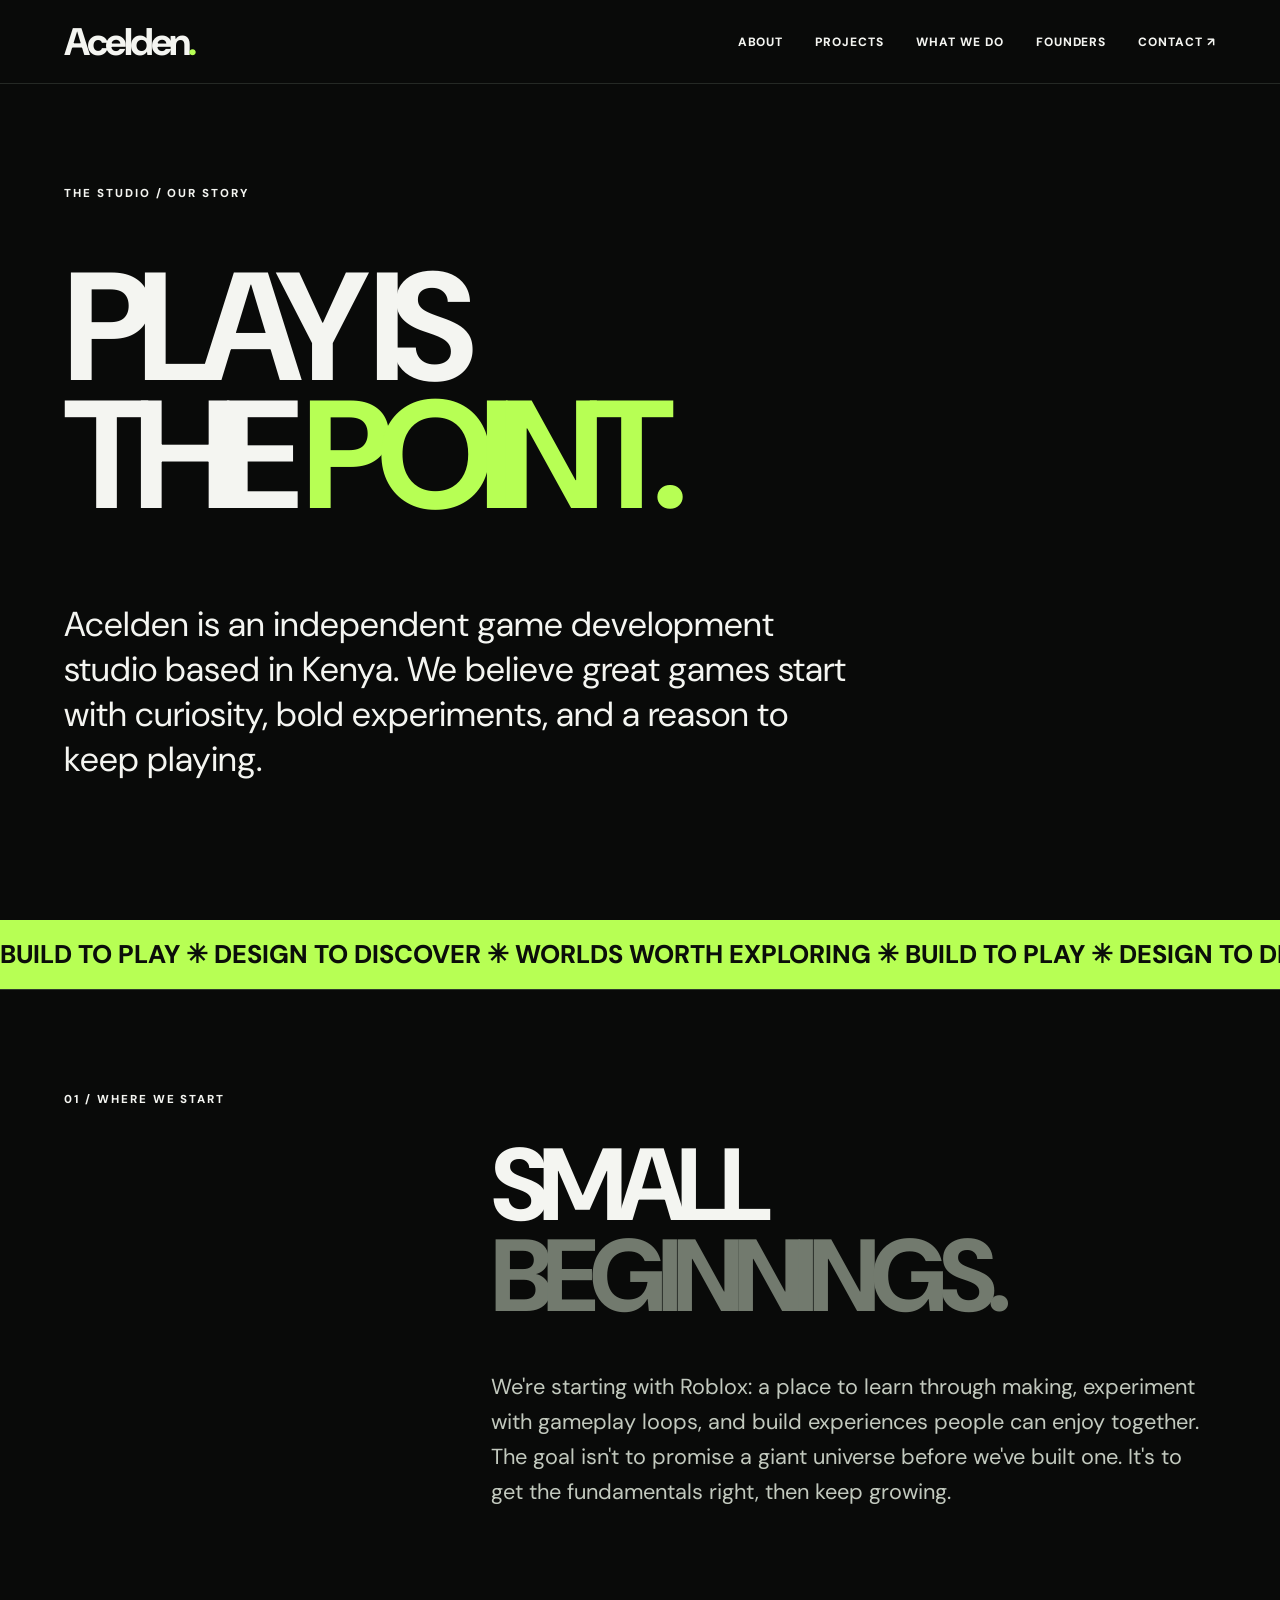
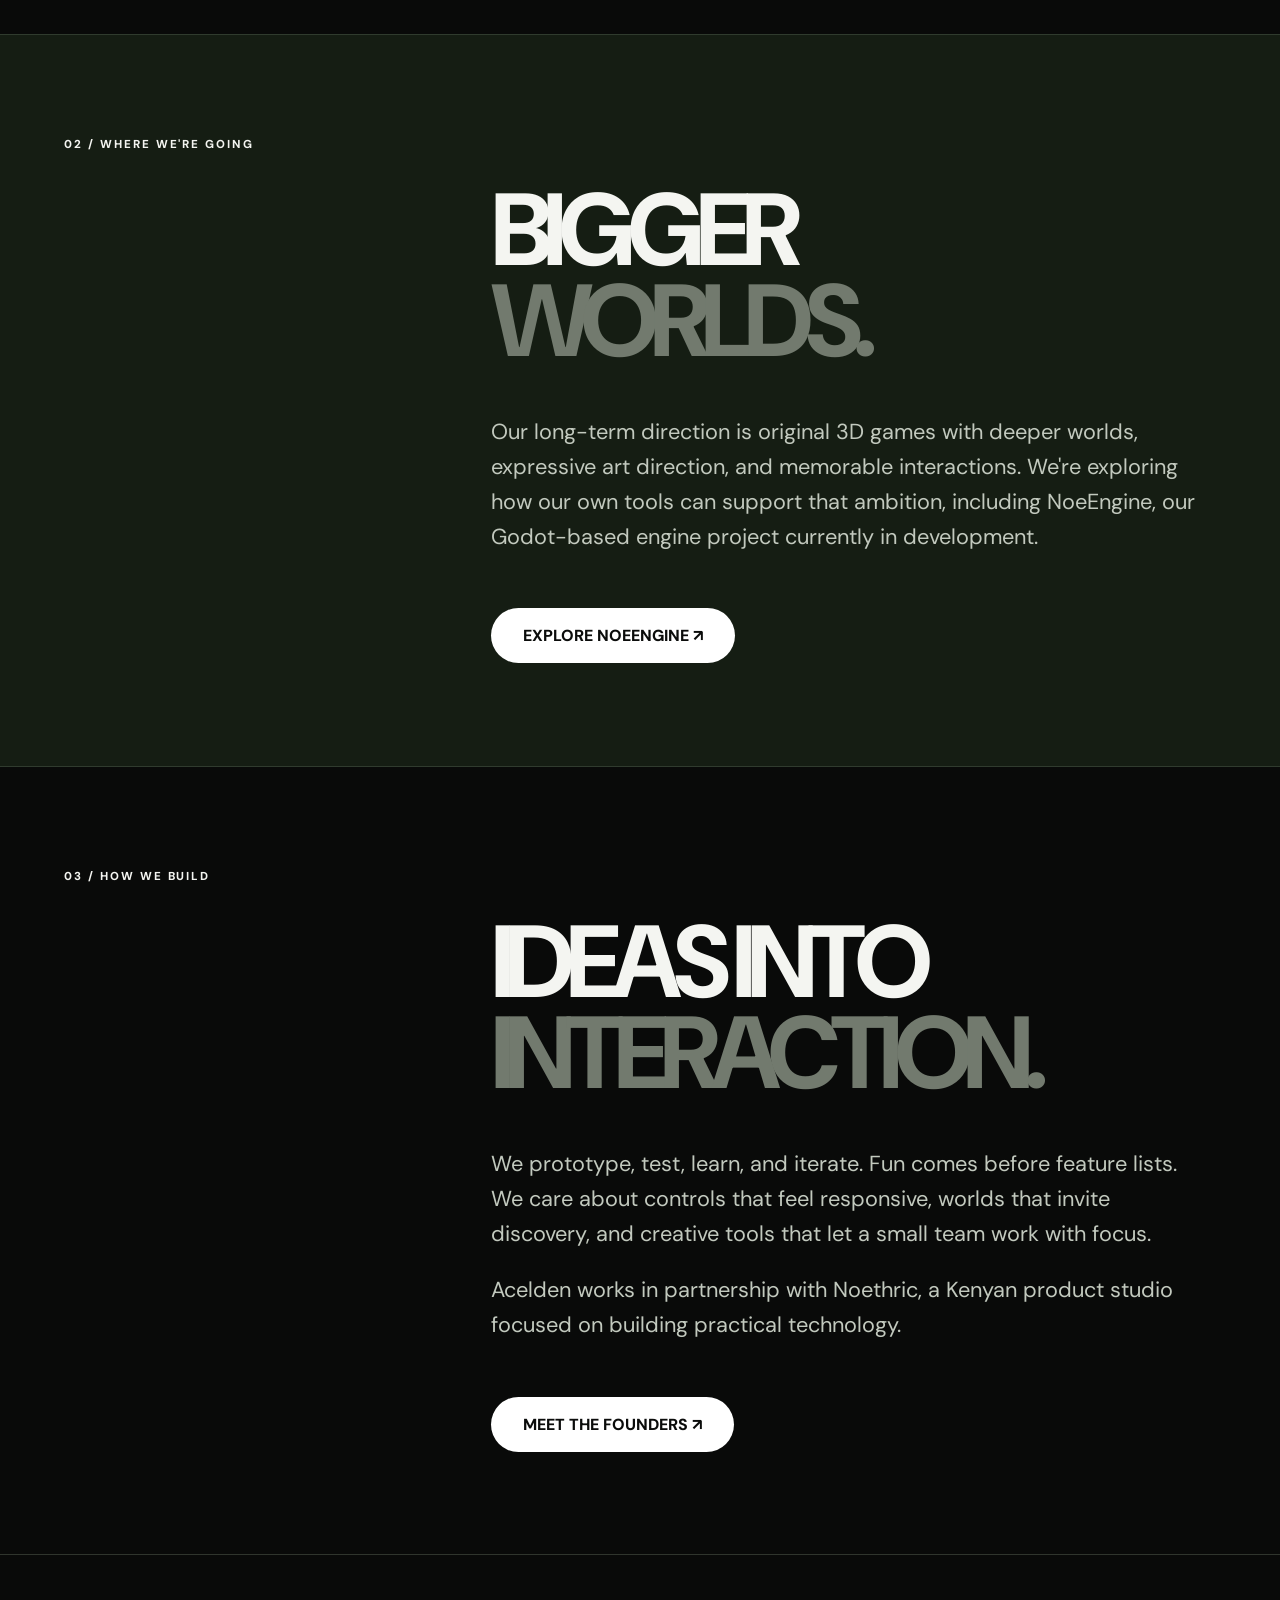
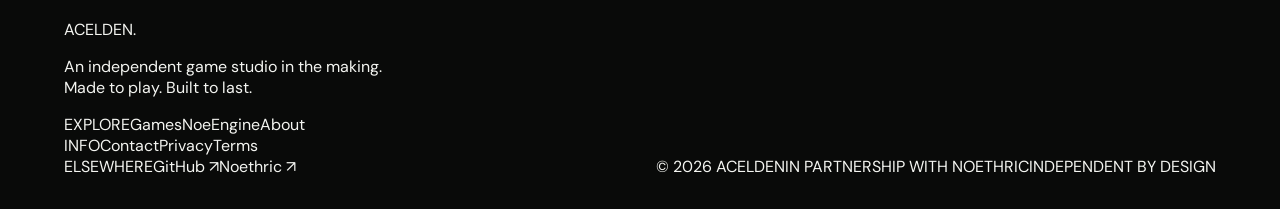
==== commit 35675fd1: "Repair founders hover layering, remove contact splash, add dedicated Projects page" ====
--- a/about.html
+++ b/about.html
@@ -1 +1 @@
-<!doctype html><html lang="en"><head><meta charset="UTF-8"><meta name="viewport" content="width=device-width, initial-scale=1"><meta name="theme-color" content="#101311"><meta name="description" content="Meet Acelden, an independent game studio founded by two friends, building from Roblox toward original games."><title>About — Acelden</title><link rel="preconnect" href="https://fonts.googleapis.com"><link rel="preconnect" href="https://fonts.gstatic.com" crossorigin><link href="https://fonts.googleapis.com/css2?family=DM+Sans:wght@400;500;600;700&family=Space+Grotesk:wght@400;500;600;700&display=swap" rel="stylesheet"><link rel="stylesheet" href="assets/style.css"><script src="assets/main.js" defer></script><script id="wix-site-script" src="https://manage.wix.com/_api/headless-business-setup/v1/headless-business/site-script.js" data-client-id="77f72b8c-c82d-42ea-ba86-fa067937f93b" async></script></head><body><a class="skip" href="#main">Skip to content</a><header class="header"><div class="header-inner"><a href="index.html" class="brand" aria-label="Acelden home"><span class="brand-symbol">A<span>.</span></span><span>ACELDEN<small>INDEPENDENT GAME STUDIO</small></span></a><button class="menu-btn" type="button" aria-expanded="false" aria-controls="site-nav" aria-label="Open navigation"><span></span><span></span></button><nav id="site-nav" aria-label="Main navigation"><a href="index.html">Home</a><a href="games.html">Games</a><a href="noeengine.html">NoeEngine</a><a href="about.html" aria-current="page">About</a><a href="contact.html">Contact</a></nav><a class="header-end" href="contact.html">GET IN TOUCH <span aria-hidden="true">↗</span></a></div></header><main id="main"><section class="about-hero wrap"><span class="eyebrow">THE STUDIO / OUR STORY</span><h1>PLAY IS<br>THE <em>POINT.</em></h1><p class="about-lead">Acelden is an independent game development studio based in Kenya. We believe great games start with curiosity, bold experiments, and a reason to keep playing.</p></section><div class="ticker"><div>BUILD TO PLAY ✳ DESIGN TO DISCOVER ✳ WORLDS WORTH EXPLORING ✳ BUILD TO PLAY ✳ DESIGN TO DISCOVER ✳ WORLDS WORTH EXPLORING ✳</div></div><section class="wrap about-chapter"><span class="eyebrow">01 / WHERE WE START</span><div><h2>SMALL<br><em>BEGINNINGS.</em></h2><p>We're starting with Roblox: a place to learn through making, experiment with gameplay loops, and build experiences people can enjoy together. The goal isn't to promise a giant universe before we've built one. It's to get the fundamentals right, then keep growing.</p></div></section><section class="wrap about-chapter about-dark"><span class="eyebrow">02 / WHERE WE'RE GOING</span><div><h2>BIGGER<br><em>WORLDS.</em></h2><p>Our long-term direction is original 3D games with deeper worlds, expressive art direction, and memorable interactions. We're exploring how our own tools can support that ambition, including NoeEngine, our Godot-based engine project currently in development.</p><a class="pill" href="https://github.com/EMN90909/NoeEngine" target="_blank" rel="noopener noreferrer">EXPLORE NOEENGINE ↗</a></div></section><section class="wrap about-chapter"><span class="eyebrow">03 / HOW WE BUILD</span><div><h2>IDEAS INTO<br><em>INTERACTION.</em></h2><p>We prototype, test, learn, and iterate. Fun comes before feature lists. We care about controls that feel responsive, worlds that invite discovery, and creative tools that let a small team work with focus.</p><p>Acelden works in partnership with Noethric, a Kenyan product studio focused on building practical technology.</p><a class="pill" href="#/team">MEET THE FOUNDERS ↗</a></div></section></main><footer class="footer"><div class="container footer-main"><div><a href="index.html" class="footer-logo">ACELDEN<span>.</span></a><p>An independent game studio in the making.<br>Made to play. Built to last.</p></div><div class="footer-links"><div><span>EXPLORE</span><a href="games.html">Games</a><a href="noeengine.html">NoeEngine</a><a href="about.html">About</a></div><div><span>INFO</span><a href="contact.html">Contact</a><a href="privacy.html">Privacy</a><a href="terms.html">Terms</a></div><div><span>ELSEWHERE</span><a href="https://github.com/EMN90909/GD-web" target="_blank" rel="noopener noreferrer">GitHub ↗</a><a href="https://noethric.xyz/" target="_blank" rel="noopener noreferrer">Noethric ↗</a></div></div></div><div class="container footer-bottom"><span>© <span data-year>2026</span> ACELDEN</span><span>IN PARTNERSHIP WITH NOETHRIC</span><span>INDEPENDENT BY DESIGN</span></div></footer></body></html>+<!doctype html><html lang="en"><head><meta charset="UTF-8"><meta name="viewport" content="width=device-width, initial-scale=1"><meta name="theme-color" content="#101311"><meta name="description" content="Meet Acelden, an independent game studio founded by two friends, building from Roblox toward original games."><title>About — Acelden</title><link rel="preconnect" href="https://fonts.googleapis.com"><link rel="preconnect" href="https://fonts.gstatic.com" crossorigin><link href="https://fonts.googleapis.com/css2?family=DM+Sans:wght@400;500;600;700&family=Space+Grotesk:wght@400;500;600;700&display=swap" rel="stylesheet"><link rel="stylesheet" href="assets/style.css"><script src="assets/main.js" defer></script><script id="wix-site-script" src="https://manage.wix.com/_api/headless-business-setup/v1/headless-business/site-script.js" data-client-id="77f72b8c-c82d-42ea-ba86-fa067937f93b" async></script></head><body><a class="skip" href="#main">Skip to content</a><header class="nav"><a class="logo" href="#/">Acelden<b>.</b></a><button class="menu" aria-label="Toggle navigation" aria-expanded="false">MENU ☰</button><nav class="links"><a href="#/about">ABOUT</a><a href="#/projects">PROJECTS</a><a href="#/services">WHAT WE DO</a><a href="#/team">FOUNDERS</a><a href="#/contact">CONTACT ↗</a></nav></header><main id="main"><section class="about-hero wrap"><span class="eyebrow">THE STUDIO / OUR STORY</span><h1>PLAY IS<br>THE <em>POINT.</em></h1><p class="about-lead">Acelden is an independent game development studio based in Kenya. We believe great games start with curiosity, bold experiments, and a reason to keep playing.</p></section><div class="ticker"><div>BUILD TO PLAY ✳ DESIGN TO DISCOVER ✳ WORLDS WORTH EXPLORING ✳ BUILD TO PLAY ✳ DESIGN TO DISCOVER ✳ WORLDS WORTH EXPLORING ✳</div></div><section class="wrap about-chapter"><span class="eyebrow">01 / WHERE WE START</span><div><h2>SMALL<br><em>BEGINNINGS.</em></h2><p>We're starting with Roblox: a place to learn through making, experiment with gameplay loops, and build experiences people can enjoy together. The goal isn't to promise a giant universe before we've built one. It's to get the fundamentals right, then keep growing.</p></div></section><section class="wrap about-chapter about-dark"><span class="eyebrow">02 / WHERE WE'RE GOING</span><div><h2>BIGGER<br><em>WORLDS.</em></h2><p>Our long-term direction is original 3D games with deeper worlds, expressive art direction, and memorable interactions. We're exploring how our own tools can support that ambition, including NoeEngine, our Godot-based engine project currently in development.</p><a class="pill" href="https://github.com/EMN90909/NoeEngine" target="_blank" rel="noopener noreferrer">EXPLORE NOEENGINE ↗</a></div></section><section class="wrap about-chapter"><span class="eyebrow">03 / HOW WE BUILD</span><div><h2>IDEAS INTO<br><em>INTERACTION.</em></h2><p>We prototype, test, learn, and iterate. Fun comes before feature lists. We care about controls that feel responsive, worlds that invite discovery, and creative tools that let a small team work with focus.</p><p>Acelden works in partnership with Noethric, a Kenyan product studio focused on building practical technology.</p><a class="pill" href="#/team">MEET THE FOUNDERS ↗</a></div></section></main><footer class="footer"><div class="container footer-main"><div><a href="#/" class="footer-logo">ACELDEN<span>.</span></a><p>An independent game studio in the making.<br>Made to play. Built to last.</p></div><div class="footer-links"><div><span>EXPLORE</span><a href="games.html">Games</a><a href="noeengine.html">NoeEngine</a><a href="about.html">About</a></div><div><span>INFO</span><a href="#/contact">Contact</a><a href="privacy.html">Privacy</a><a href="terms.html">Terms</a></div><div><span>ELSEWHERE</span><a href="https://github.com/EMN90909/GD-web" target="_blank" rel="noopener noreferrer">GitHub ↗</a><a href="https://noethric.xyz/" target="_blank" rel="noopener noreferrer">Noethric ↗</a></div></div></div><div class="container footer-bottom"><span>© <span data-year>2026</span> ACELDEN</span><span>IN PARTNERSHIP WITH NOETHRIC</span><span>INDEPENDENT BY DESIGN</span></div></footer></body></html>
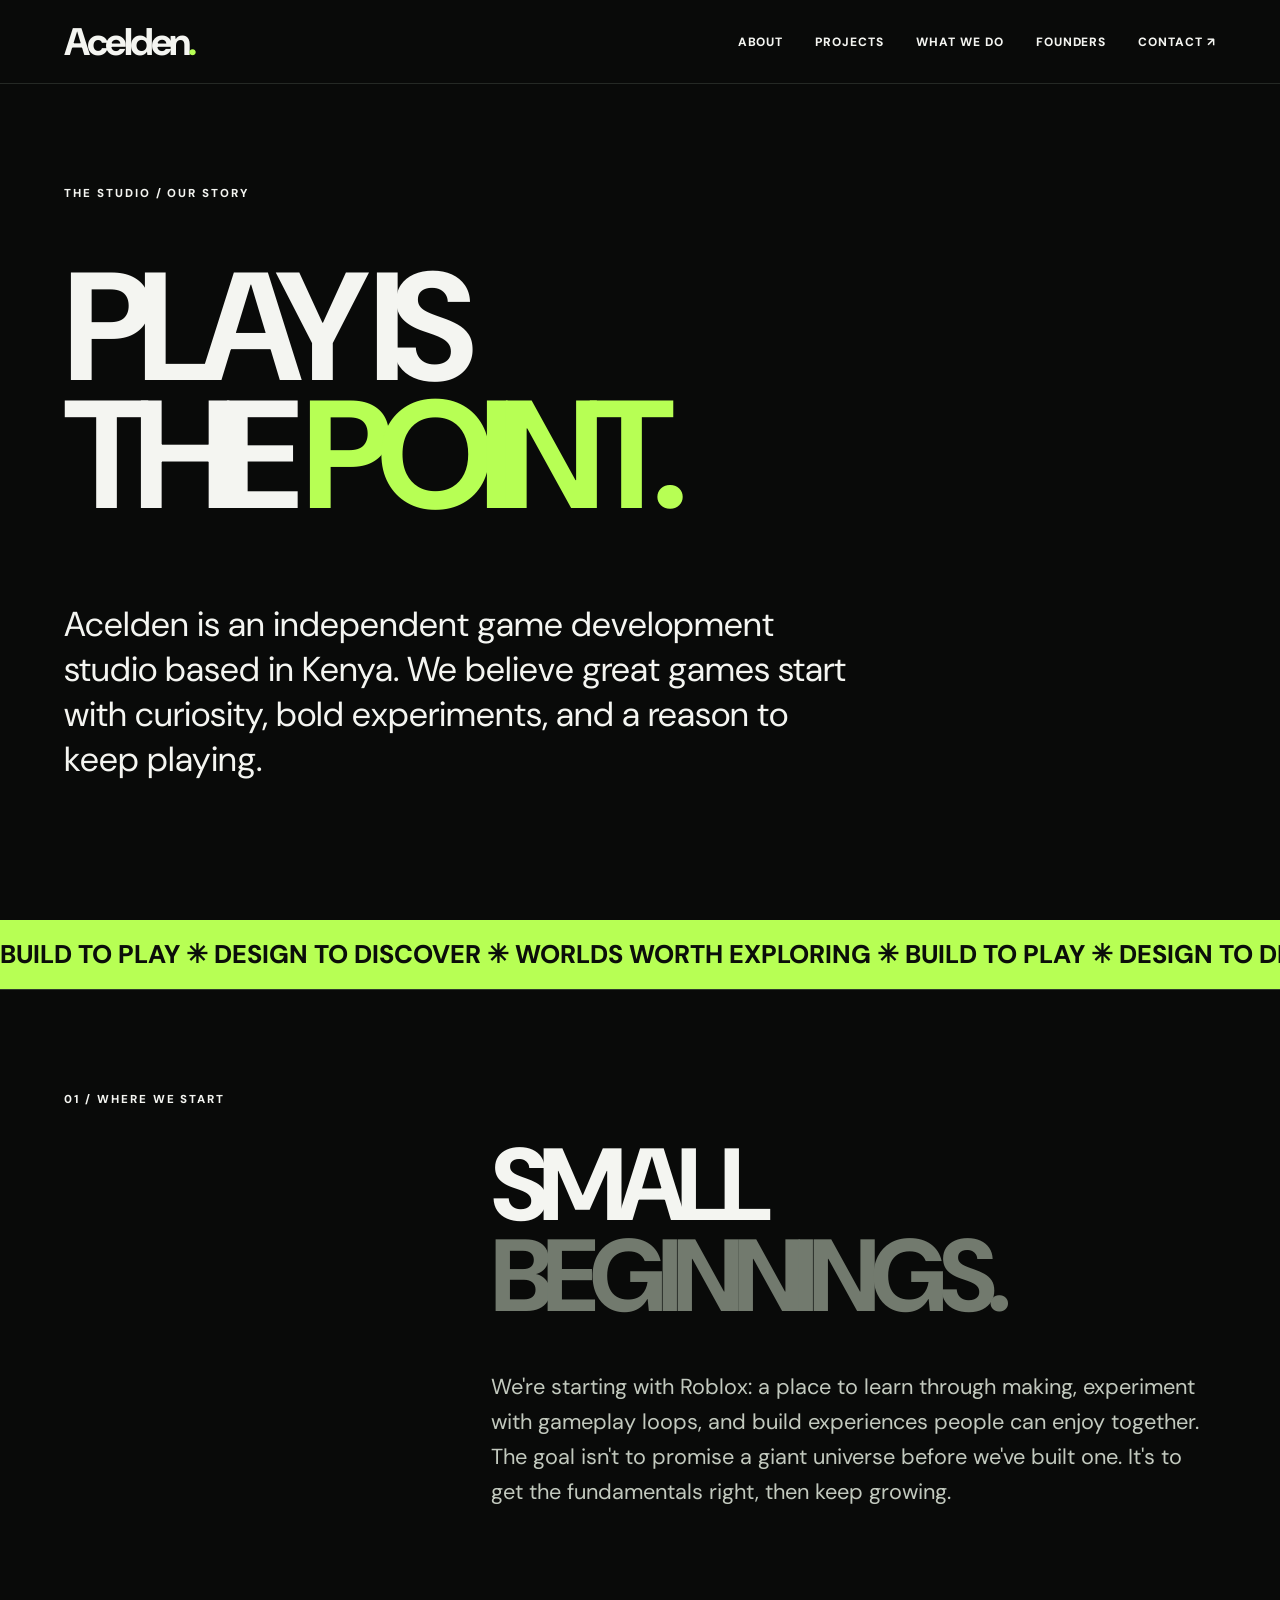
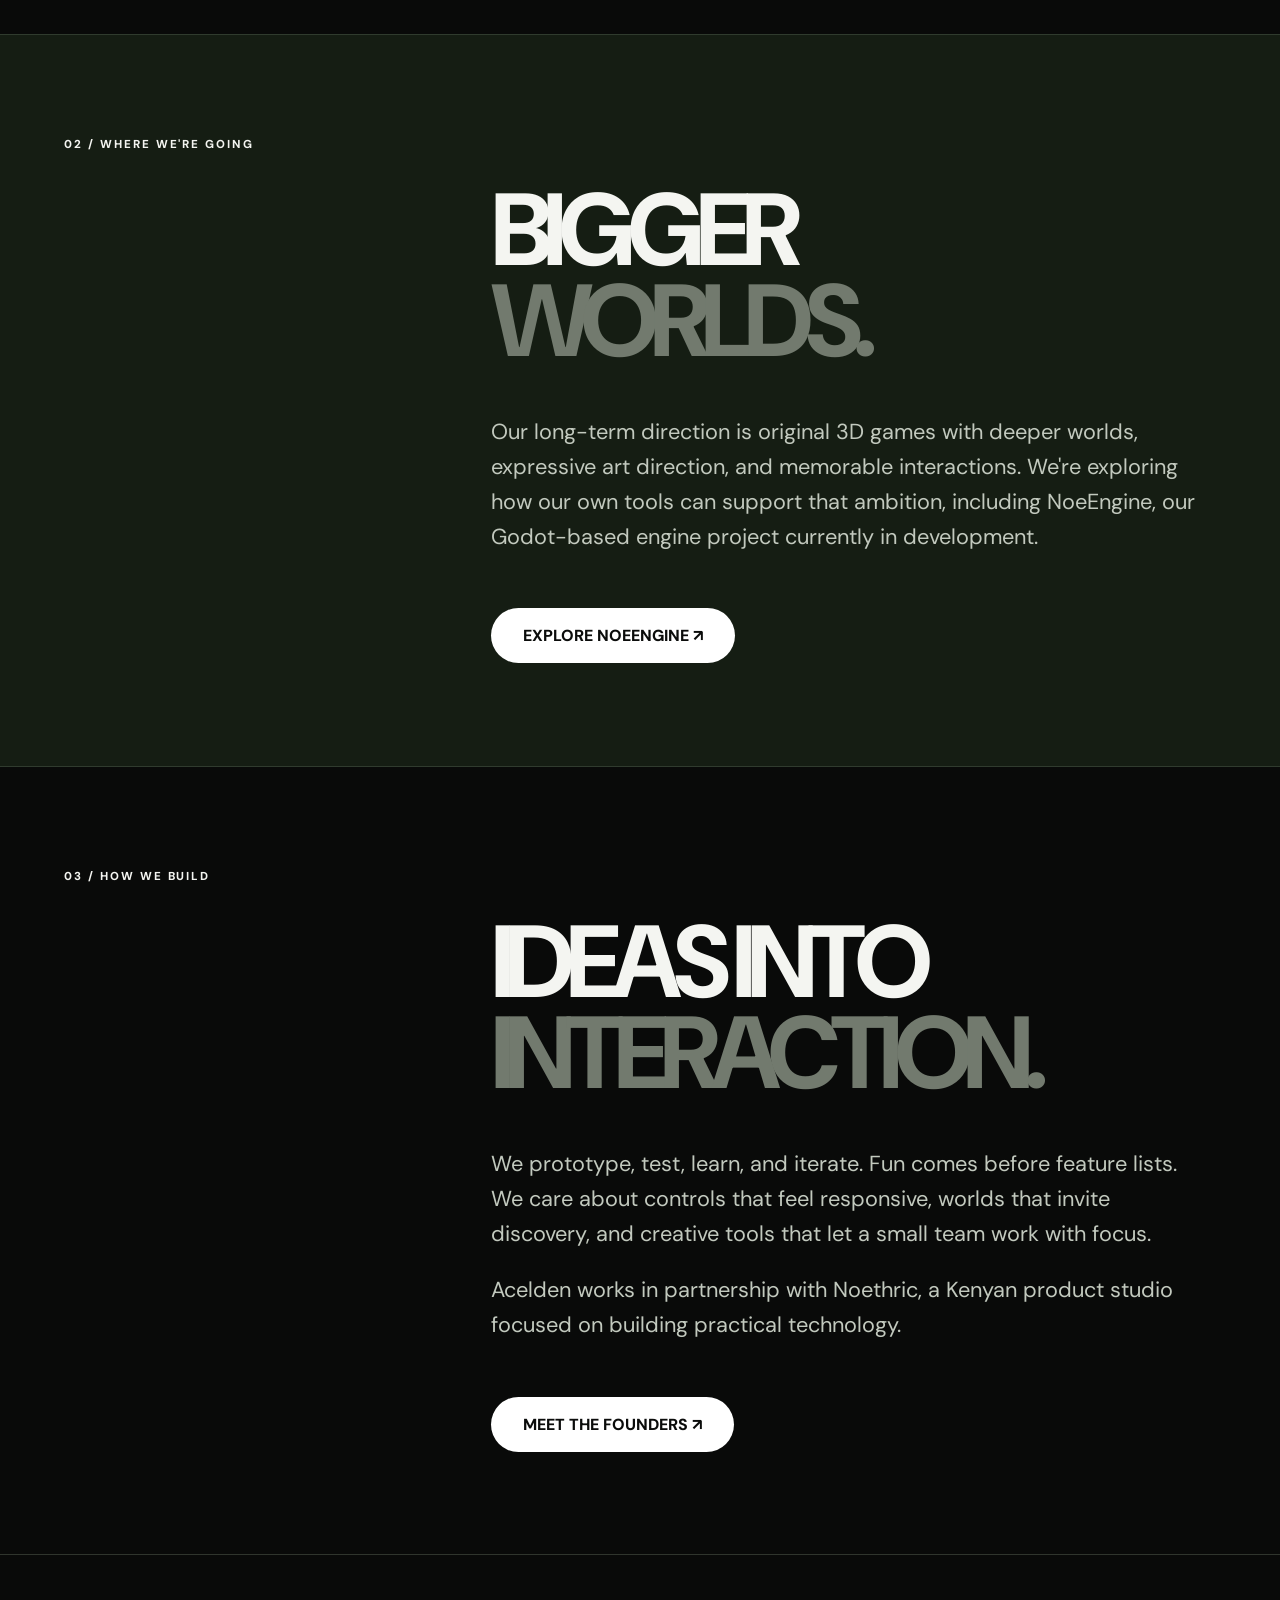
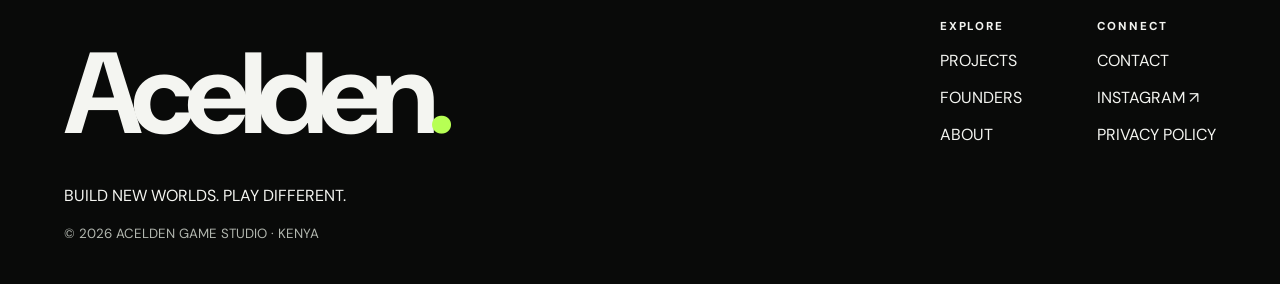
==== commit dee4b42b: "Connect four scroll-driven liquid paths across page and standardize footer" ====
--- a/about.html
+++ b/about.html
@@ -1 +1 @@
-<!doctype html><html lang="en"><head><meta charset="UTF-8"><meta name="viewport" content="width=device-width, initial-scale=1"><meta name="theme-color" content="#101311"><meta name="description" content="Meet Acelden, an independent game studio founded by two friends, building from Roblox toward original games."><title>About — Acelden</title><link rel="preconnect" href="https://fonts.googleapis.com"><link rel="preconnect" href="https://fonts.gstatic.com" crossorigin><link href="https://fonts.googleapis.com/css2?family=DM+Sans:wght@400;500;600;700&family=Space+Grotesk:wght@400;500;600;700&display=swap" rel="stylesheet"><link rel="stylesheet" href="assets/style.css"><script src="assets/main.js" defer></script><script id="wix-site-script" src="https://manage.wix.com/_api/headless-business-setup/v1/headless-business/site-script.js" data-client-id="77f72b8c-c82d-42ea-ba86-fa067937f93b" async></script></head><body><a class="skip" href="#main">Skip to content</a><header class="nav"><a class="logo" href="#/">Acelden<b>.</b></a><button class="menu" aria-label="Toggle navigation" aria-expanded="false">MENU ☰</button><nav class="links"><a href="#/about">ABOUT</a><a href="#/projects">PROJECTS</a><a href="#/services">WHAT WE DO</a><a href="#/team">FOUNDERS</a><a href="#/contact">CONTACT ↗</a></nav></header><main id="main"><section class="about-hero wrap"><span class="eyebrow">THE STUDIO / OUR STORY</span><h1>PLAY IS<br>THE <em>POINT.</em></h1><p class="about-lead">Acelden is an independent game development studio based in Kenya. We believe great games start with curiosity, bold experiments, and a reason to keep playing.</p></section><div class="ticker"><div>BUILD TO PLAY ✳ DESIGN TO DISCOVER ✳ WORLDS WORTH EXPLORING ✳ BUILD TO PLAY ✳ DESIGN TO DISCOVER ✳ WORLDS WORTH EXPLORING ✳</div></div><section class="wrap about-chapter"><span class="eyebrow">01 / WHERE WE START</span><div><h2>SMALL<br><em>BEGINNINGS.</em></h2><p>We're starting with Roblox: a place to learn through making, experiment with gameplay loops, and build experiences people can enjoy together. The goal isn't to promise a giant universe before we've built one. It's to get the fundamentals right, then keep growing.</p></div></section><section class="wrap about-chapter about-dark"><span class="eyebrow">02 / WHERE WE'RE GOING</span><div><h2>BIGGER<br><em>WORLDS.</em></h2><p>Our long-term direction is original 3D games with deeper worlds, expressive art direction, and memorable interactions. We're exploring how our own tools can support that ambition, including NoeEngine, our Godot-based engine project currently in development.</p><a class="pill" href="https://github.com/EMN90909/NoeEngine" target="_blank" rel="noopener noreferrer">EXPLORE NOEENGINE ↗</a></div></section><section class="wrap about-chapter"><span class="eyebrow">03 / HOW WE BUILD</span><div><h2>IDEAS INTO<br><em>INTERACTION.</em></h2><p>We prototype, test, learn, and iterate. Fun comes before feature lists. We care about controls that feel responsive, worlds that invite discovery, and creative tools that let a small team work with focus.</p><p>Acelden works in partnership with Noethric, a Kenyan product studio focused on building practical technology.</p><a class="pill" href="#/team">MEET THE FOUNDERS ↗</a></div></section></main><footer class="footer"><div class="container footer-main"><div><a href="#/" class="footer-logo">ACELDEN<span>.</span></a><p>An independent game studio in the making.<br>Made to play. Built to last.</p></div><div class="footer-links"><div><span>EXPLORE</span><a href="games.html">Games</a><a href="noeengine.html">NoeEngine</a><a href="about.html">About</a></div><div><span>INFO</span><a href="#/contact">Contact</a><a href="privacy.html">Privacy</a><a href="terms.html">Terms</a></div><div><span>ELSEWHERE</span><a href="https://github.com/EMN90909/GD-web" target="_blank" rel="noopener noreferrer">GitHub ↗</a><a href="https://noethric.xyz/" target="_blank" rel="noopener noreferrer">Noethric ↗</a></div></div></div><div class="container footer-bottom"><span>© <span data-year>2026</span> ACELDEN</span><span>IN PARTNERSHIP WITH NOETHRIC</span><span>INDEPENDENT BY DESIGN</span></div></footer></body></html>+<!doctype html><html lang="en"><head><meta charset="UTF-8"><meta name="viewport" content="width=device-width, initial-scale=1"><meta name="theme-color" content="#101311"><meta name="description" content="Meet Acelden, an independent game studio founded by two friends, building from Roblox toward original games."><title>About — Acelden</title><link rel="preconnect" href="https://fonts.googleapis.com"><link rel="preconnect" href="https://fonts.gstatic.com" crossorigin><link href="https://fonts.googleapis.com/css2?family=DM+Sans:wght@400;500;600;700&family=Space+Grotesk:wght@400;500;600;700&display=swap" rel="stylesheet"><link rel="stylesheet" href="assets/style.css"><script src="assets/main.js" defer></script><script id="wix-site-script" src="https://manage.wix.com/_api/headless-business-setup/v1/headless-business/site-script.js" data-client-id="77f72b8c-c82d-42ea-ba86-fa067937f93b" async></script></head><body><a class="skip" href="#main">Skip to content</a><header class="nav"><a class="logo" href="#/">Acelden<b>.</b></a><button class="menu" aria-label="Toggle navigation" aria-expanded="false">MENU ☰</button><nav class="links"><a href="#/about">ABOUT</a><a href="#/projects">PROJECTS</a><a href="#/services">WHAT WE DO</a><a href="#/team">FOUNDERS</a><a href="#/contact">CONTACT ↗</a></nav></header><main id="main"><section class="about-hero wrap"><span class="eyebrow">THE STUDIO / OUR STORY</span><h1>PLAY IS<br>THE <em>POINT.</em></h1><p class="about-lead">Acelden is an independent game development studio based in Kenya. We believe great games start with curiosity, bold experiments, and a reason to keep playing.</p></section><div class="ticker"><div>BUILD TO PLAY ✳ DESIGN TO DISCOVER ✳ WORLDS WORTH EXPLORING ✳ BUILD TO PLAY ✳ DESIGN TO DISCOVER ✳ WORLDS WORTH EXPLORING ✳</div></div><section class="wrap about-chapter"><span class="eyebrow">01 / WHERE WE START</span><div><h2>SMALL<br><em>BEGINNINGS.</em></h2><p>We're starting with Roblox: a place to learn through making, experiment with gameplay loops, and build experiences people can enjoy together. The goal isn't to promise a giant universe before we've built one. It's to get the fundamentals right, then keep growing.</p></div></section><section class="wrap about-chapter about-dark"><span class="eyebrow">02 / WHERE WE'RE GOING</span><div><h2>BIGGER<br><em>WORLDS.</em></h2><p>Our long-term direction is original 3D games with deeper worlds, expressive art direction, and memorable interactions. We're exploring how our own tools can support that ambition, including NoeEngine, our Godot-based engine project currently in development.</p><a class="pill" href="https://github.com/EMN90909/NoeEngine" target="_blank" rel="noopener noreferrer">EXPLORE NOEENGINE ↗</a></div></section><section class="wrap about-chapter"><span class="eyebrow">03 / HOW WE BUILD</span><div><h2>IDEAS INTO<br><em>INTERACTION.</em></h2><p>We prototype, test, learn, and iterate. Fun comes before feature lists. We care about controls that feel responsive, worlds that invite discovery, and creative tools that let a small team work with focus.</p><p>Acelden works in partnership with Noethric, a Kenyan product studio focused on building practical technology.</p><a class="pill" href="#/team">MEET THE FOUNDERS ↗</a></div></section></main><footer class="footer studio-footer" id="studio-footer"><div><a href="#/" class="logo">Acelden<b>.</b></a><p>BUILD NEW WORLDS. PLAY DIFFERENT.</p><small>© <span data-year>2026</span> ACELDEN GAME STUDIO · KENYA</small></div><div class="footer-links"><div><span class="eyebrow">EXPLORE</span><a href="#/projects">PROJECTS</a><a href="#/team">FOUNDERS</a><a href="#/about">ABOUT</a></div><div><span class="eyebrow">CONNECT</span><a href="#/contact">CONTACT</a><a href="https://www.instagram.com/n4sy.r/" target="_blank" rel="noopener noreferrer">INSTAGRAM ↗</a><a href="#/privacy">PRIVACY POLICY</a></div></div></footer></body></html>
--- a/assets/style.css
+++ b/assets/style.css
@@ -20,3 +20,15 @@
 .about-hero{min-height:75vh;display:flex;flex-direction:column;justify-content:center}.about-hero h1{font-size:clamp(4.8rem,12vw,14rem);line-height:.83;letter-spacing:-.1em;margin:4rem 0 3rem}.about-hero h1 em{font-style:normal;color:var(--lime)}.about-lead{max-width:800px;font-size:clamp(1.35rem,2.7vw,2.6rem);line-height:1.3}.about-chapter{display:grid;grid-template-columns:1fr 2fr;gap:5vw;border-top:1px solid #303b2e}.about-chapter h2{font-size:clamp(3.5rem,8vw,9rem)}.about-chapter p{font-size:clamp(1.1rem,1.7vw,1.65rem);max-width:720px;line-height:1.6;color:#c2c9be}.about-dark{background:#151d13}.about-link{background:#101310;color:#c2ff6a}@media(max-width:800px){.about-chapter{grid-template-columns:1fr}.about-hero{min-height:60vh}.contact-splash{width:90vw;top:8%}}
 /* Client-side navigation */
 body.route-transition main{opacity:0;transform:translateY(14px)}body main{transition:opacity .22s,transform .22s}
+
+/* Final team interaction repair: parent stacking context must sit above dim overlay */
+.team-stage.is-spotlight .team-profiles{z-index:25!important}.team-stage.is-spotlight .team-profile.is-selected{z-index:26!important}.team-stage.is-spotlight .team-profile:not(.is-selected){opacity:1!important;pointer-events:auto!important}.team-stage.is-spotlight .team-profile.is-selected .team-card{opacity:1!important}.team-stage.is-spotlight .team-profile.is-selected .team-hover-details{visibility:visible!important;opacity:1!important;z-index:30!important;pointer-events:none}.team-stage.is-spotlight .team-background{filter:blur(7px) brightness(.57);opacity:.8}.team-stage.is-spotlight .team-dim{opacity:.32}.team-stage.is-spotlight .team-head{visibility:hidden}.team-profile-details{transition:opacity .25s}.team-profile.is-selected .team-hover-portrait{filter:blur(1px)}.team-card .initials,.team-card:hover .initials{transform:none!important}.team-stage.is-scrolling .team-profiles{z-index:2!important}.team-stage.is-scrolling .team-profile.is-selected .team-hover-details{opacity:0!important;visibility:hidden!important;transform:translateY(-95%)}.team-stage.is-scrolling .team-profile.is-selected .team-profile-details{opacity:1!important}.team-stage.is-scrolling .team-background,.team-stage.is-scrolling .team-dim{opacity:0!important}.team-stage.is-scrolling .team-head{visibility:visible!important}.team-stage.is-scrolling .team-profile.is-selected .team-card{box-shadow:none!important}.team-stage.is-scrolling .team-profile.is-selected{z-index:auto!important}.team-stage.is-scrolling .team-profile.is-selected .team-card{opacity:1!important}.team-stage.is-scrolling .team-profile.is-selected .team-hover-details{pointer-events:none!important}
+/* Contact: no splash and no rotating ornament */
+.contact-stage .contact-splash,.contact-stage .contact-orbit{display:none!important}.contact-stage .contact-plain-title{opacity:1!important;animation:heading-rise 1.1s cubic-bezier(.2,.7,.2,1) both}.contact-stage .contact-aside p{font-size:clamp(1.1rem,1.75vw,1.7rem)}
+/* Standalone projects page */
+.projects-hero{min-height:68vh;display:flex;flex-direction:column;justify-content:center}.projects-hero h1{font-size:clamp(4.2rem,11vw,12rem);line-height:.86;letter-spacing:-.1em;margin:3rem 0}.projects-hero h1 em{font-style:normal;color:var(--lime)}.projects-hero p{font-size:clamp(1.2rem,2.1vw,2rem);line-height:1.4;max-width:730px}.projects-feature{display:grid;grid-template-columns:1.1fr 1fr;gap:5vw;align-items:center;background:#121811}.projects-engine{height:clamp(360px,45vw,650px)}.projects-engine strong{font-size:clamp(2.8rem,7vw,7rem)!important}.projects-copy h2{font-size:clamp(3.4rem,6.5vw,7rem)}.projects-copy p{font-size:clamp(1.1rem,1.7vw,1.5rem);line-height:1.6;color:#c4c9c1}.projects-roadmap{background:#0a0c0a}@media(max-width:800px){.projects-feature{grid-template-columns:1fr}.projects-hero{min-height:55vh}.projects-engine{height:380px}}
+
+/* Founder hover stability: no pointer interception or delayed reveal */
+.team-stage .team-dim,.team-stage .team-background{pointer-events:none!important}.team-stage .team-dim{z-index:1!important}.team-stage .team-background{z-index:1!important}.team-stage .team-profiles,.team-stage.is-spotlight .team-profiles{z-index:4!important}.team-stage .team-profile.is-selected{z-index:6!important}.team-stage .team-hover-details{z-index:7!important;transition:opacity .18s ease,transform .25s ease!important}.team-stage.is-spotlight .team-profile.is-selected .team-hover-details{visibility:visible!important;opacity:1!important}.team-stage .team-card.reveal{opacity:1!important;transform:none!important}.team-stage .team-card{transition:border-color .2s,box-shadow .2s!important;transform:none!important}.team-stage .team-card .initials{transform:none!important}.team-stage .team-background{filter:blur(6px) brightness(.56)!important}.team-stage.is-spotlight .team-dim{opacity:.3!important}.team-stage .team-photo{filter:blur(2px) brightness(.72)!important}.team-stage .team-profile-details{pointer-events:none}.team-stage.is-scrolling .team-hover-details{opacity:0!important;visibility:hidden!important}.team-stage.is-scrolling .team-profile.is-selected .team-profile-details{opacity:1!important}
+/* Larger splash */
+.ink-scene{grid-template-columns:minmax(0,1fr) minmax(0,1.15fr)!important}.ink-art{margin-left:-12vw!important;min-height:760px!important;overflow:visible!important}.ink-svg{width:118%!important;left:-9%!important;overflow:visible!important}.ink-scene.ink-active .ink-hemisphere{transform:translateX(-7%) scale(1.16)!important}.ink-word{font-family:'DM Sans',sans-serif!important;font-size:clamp(4rem,8.5vw,10rem)!important;font-weight:800!important;letter-spacing:-.1em!important;z-index:2}.document-streams{position:absolute;inset:0 auto auto 0;pointer-events:none;z-index:4;overflow:visible}.document-streams svg{overflow:visible;pointer-events:none}.studio-footer{display:flex;justify-content:space-between;align-items:start;gap:4vw;min-height:330px}.studio-footer .footer-links{display:grid;grid-template-columns:1fr 1fr;gap:3vw}.studio-footer .footer-links>div{display:flex;flex-direction:column;gap:1rem}.studio-footer .footer-links a:hover{color:var(--lime)}@media(max-width:800px){.ink-scene{grid-template-columns:1fr!important}.ink-art{margin:0!important;min-height:430px!important}.ink-svg{width:100%!important;left:0!important}.ink-word{font-size:clamp(3rem,11vw,6rem)!important}.studio-footer{flex-direction:column}.studio-footer .footer-links{width:100%}}
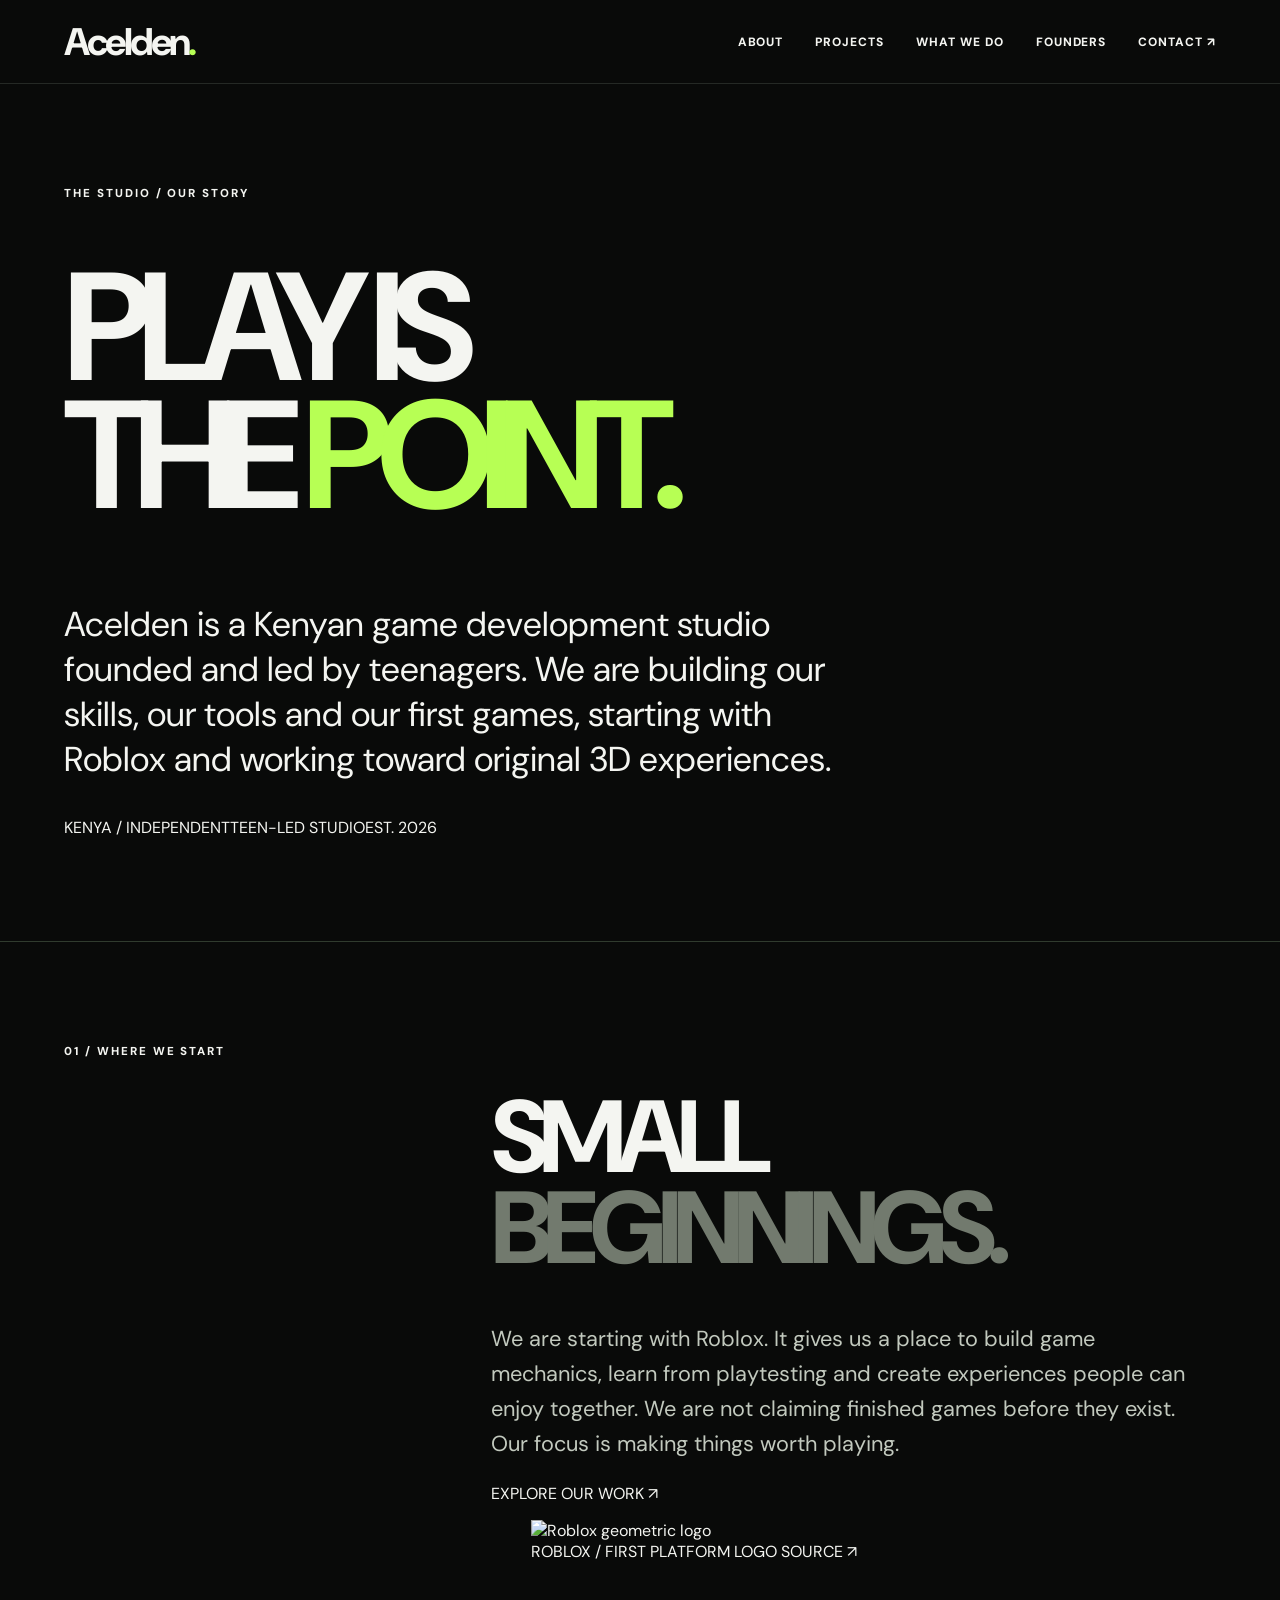
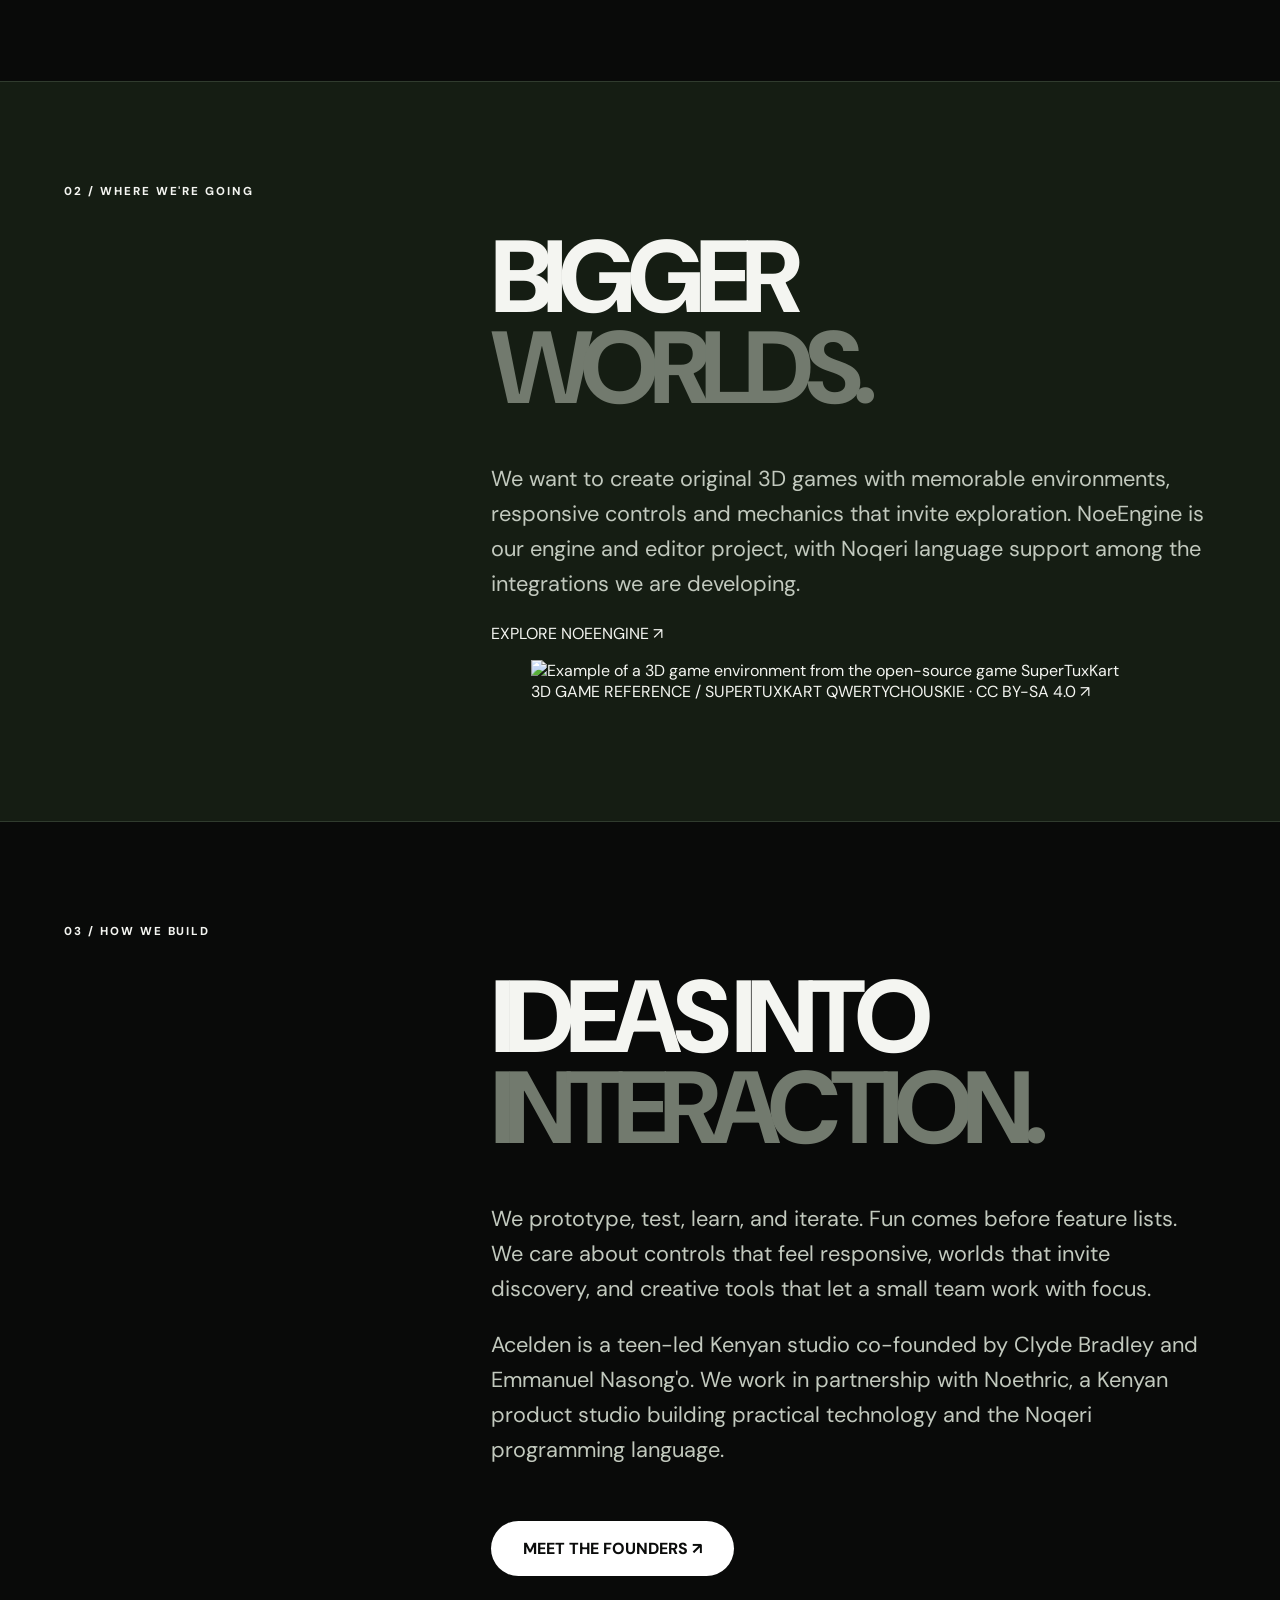
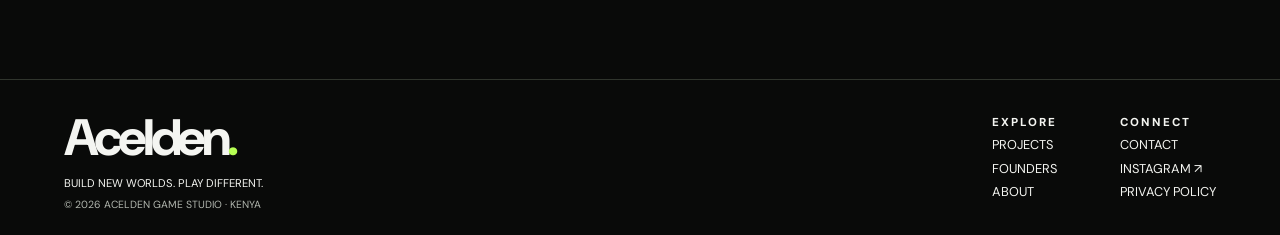
==== commit cbfd8717: "Replace engine mockup, refresh teen-led studio story and privacy layout" ====
--- a/about.html
+++ b/about.html
@@ -1 +1 @@
-<!doctype html><html lang="en"><head><meta charset="UTF-8"><meta name="viewport" content="width=device-width, initial-scale=1"><meta name="theme-color" content="#101311"><meta name="description" content="Meet Acelden, an independent game studio founded by two friends, building from Roblox toward original games."><title>About — Acelden</title><link rel="preconnect" href="https://fonts.googleapis.com"><link rel="preconnect" href="https://fonts.gstatic.com" crossorigin><link href="https://fonts.googleapis.com/css2?family=DM+Sans:wght@400;500;600;700&family=Space+Grotesk:wght@400;500;600;700&display=swap" rel="stylesheet"><link rel="stylesheet" href="assets/style.css"><script src="assets/main.js" defer></script><script id="wix-site-script" src="https://manage.wix.com/_api/headless-business-setup/v1/headless-business/site-script.js" data-client-id="77f72b8c-c82d-42ea-ba86-fa067937f93b" async></script></head><body><a class="skip" href="#main">Skip to content</a><header class="nav"><a class="logo" href="#/">Acelden<b>.</b></a><button class="menu" aria-label="Toggle navigation" aria-expanded="false">MENU ☰</button><nav class="links"><a href="#/about">ABOUT</a><a href="#/projects">PROJECTS</a><a href="#/services">WHAT WE DO</a><a href="#/team">FOUNDERS</a><a href="#/contact">CONTACT ↗</a></nav></header><main id="main"><section class="about-hero wrap"><span class="eyebrow">THE STUDIO / OUR STORY</span><h1>PLAY IS<br>THE <em>POINT.</em></h1><p class="about-lead">Acelden is an independent game development studio based in Kenya. We believe great games start with curiosity, bold experiments, and a reason to keep playing.</p></section><div class="ticker"><div>BUILD TO PLAY ✳ DESIGN TO DISCOVER ✳ WORLDS WORTH EXPLORING ✳ BUILD TO PLAY ✳ DESIGN TO DISCOVER ✳ WORLDS WORTH EXPLORING ✳</div></div><section class="wrap about-chapter"><span class="eyebrow">01 / WHERE WE START</span><div><h2>SMALL<br><em>BEGINNINGS.</em></h2><p>We're starting with Roblox: a place to learn through making, experiment with gameplay loops, and build experiences people can enjoy together. The goal isn't to promise a giant universe before we've built one. It's to get the fundamentals right, then keep growing.</p></div></section><section class="wrap about-chapter about-dark"><span class="eyebrow">02 / WHERE WE'RE GOING</span><div><h2>BIGGER<br><em>WORLDS.</em></h2><p>Our long-term direction is original 3D games with deeper worlds, expressive art direction, and memorable interactions. We're exploring how our own tools can support that ambition, including NoeEngine, our Godot-based engine project currently in development.</p><a class="pill" href="https://github.com/EMN90909/NoeEngine" target="_blank" rel="noopener noreferrer">EXPLORE NOEENGINE ↗</a></div></section><section class="wrap about-chapter"><span class="eyebrow">03 / HOW WE BUILD</span><div><h2>IDEAS INTO<br><em>INTERACTION.</em></h2><p>We prototype, test, learn, and iterate. Fun comes before feature lists. We care about controls that feel responsive, worlds that invite discovery, and creative tools that let a small team work with focus.</p><p>Acelden works in partnership with Noethric, a Kenyan product studio focused on building practical technology.</p><a class="pill" href="#/team">MEET THE FOUNDERS ↗</a></div></section></main><footer class="footer studio-footer" id="studio-footer"><div><a href="#/" class="logo">Acelden<b>.</b></a><p>BUILD NEW WORLDS. PLAY DIFFERENT.</p><small>© <span data-year>2026</span> ACELDEN GAME STUDIO · KENYA</small></div><div class="footer-links"><div><span class="eyebrow">EXPLORE</span><a href="#/projects">PROJECTS</a><a href="#/team">FOUNDERS</a><a href="#/about">ABOUT</a></div><div><span class="eyebrow">CONNECT</span><a href="#/contact">CONTACT</a><a href="https://www.instagram.com/n4sy.r/" target="_blank" rel="noopener noreferrer">INSTAGRAM ↗</a><a href="#/privacy">PRIVACY POLICY</a></div></div></footer></body></html>+<!doctype html><html lang="en"><head><meta charset="UTF-8"><meta name="viewport" content="width=device-width, initial-scale=1"><meta name="theme-color" content="#101311"><meta name="description" content="Meet Acelden, an independent game studio founded by two friends, building from Roblox toward original games."><title>About — Acelden</title><link rel="preconnect" href="https://fonts.googleapis.com"><link rel="preconnect" href="https://fonts.gstatic.com" crossorigin><link href="https://fonts.googleapis.com/css2?family=DM+Sans:wght@400;500;600;700&family=Space+Grotesk:wght@400;500;600;700&display=swap" rel="stylesheet"><link rel="stylesheet" href="assets/style.css"><script src="assets/main.js" defer></script></head><body><a class="skip" href="#main">Skip to content</a><header class="nav"><a class="logo" href="#/">Acelden<b>.</b></a><button class="menu" aria-label="Toggle navigation" aria-expanded="false">MENU ☰</button><nav class="links"><a href="#/about">ABOUT</a><a href="#/projects">PROJECTS</a><a href="#/services">WHAT WE DO</a><a href="#/team">FOUNDERS</a><a href="#/contact">CONTACT ↗</a></nav></header><main id="main"><section class="about-hero wrap"><span class="eyebrow">THE STUDIO / OUR STORY</span><h1>PLAY IS<br>THE <em>POINT.</em></h1><p class="about-lead">Acelden is a Kenyan game development studio founded and led by teenagers. We are building our skills, our tools and our first games, starting with Roblox and working toward original 3D experiences.</p><div class="about-identity"><span>KENYA / INDEPENDENT</span><span>TEEN-LED STUDIO</span><span>EST. 2026</span></div></section><section class="wrap about-chapter about-story-chapter"><span class="eyebrow">01 / WHERE WE START</span><div class="about-story-layout"><div class="about-story-copy"><h2>SMALL<br><em>BEGINNINGS.</em></h2><p>We are starting with Roblox. It gives us a place to build game mechanics, learn from playtesting and create experiences people can enjoy together. We are not claiming finished games before they exist. Our focus is making things worth playing.</p><a href="#/projects" class="about-text-link">EXPLORE OUR WORK ↗</a></div><figure class="about-media about-roblox"><img src="https://commons.wikimedia.org/wiki/Special:FilePath/Roblox_Logo.svg" alt="Roblox geometric logo" loading="lazy"><figcaption>ROBLOX / FIRST PLATFORM <a href="https://commons.wikimedia.org/wiki/File:Roblox_Logo.svg" target="_blank" rel="noopener noreferrer">LOGO SOURCE ↗</a></figcaption></figure></div></section><section class="wrap about-chapter about-dark about-story-chapter"><span class="eyebrow">02 / WHERE WE'RE GOING</span><div class="about-story-layout"><div class="about-story-copy"><h2>BIGGER<br><em>WORLDS.</em></h2><p>We want to create original 3D games with memorable environments, responsive controls and mechanics that invite exploration. NoeEngine is our engine and editor project, with Noqeri language support among the integrations we are developing.</p><a class="about-text-link" href="#/projects">EXPLORE NOEENGINE ↗</a></div><figure class="about-media about-game-reference"><img src="https://commons.wikimedia.org/wiki/Special:FilePath/SuperTuxKart_in-race_(2018).png" alt="Example of a 3D game environment from the open-source game SuperTuxKart" loading="lazy"><figcaption>3D GAME REFERENCE / SUPERTUXKART <a href="https://commons.wikimedia.org/wiki/File:SuperTuxKart_in-race_(2018).png" target="_blank" rel="noopener noreferrer">QWERTYCHOUSKIE · CC BY-SA 4.0 ↗</a></figcaption></figure></div></section><section class="wrap about-chapter"><span class="eyebrow">03 / HOW WE BUILD</span><div><h2>IDEAS INTO<br><em>INTERACTION.</em></h2><p>We prototype, test, learn, and iterate. Fun comes before feature lists. We care about controls that feel responsive, worlds that invite discovery, and creative tools that let a small team work with focus.</p><p>Acelden is a teen-led Kenyan studio co-founded by Clyde Bradley and Emmanuel Nasong'o. We work in partnership with Noethric, a Kenyan product studio building practical technology and the Noqeri programming language.</p><a class="pill" href="#/team">MEET THE FOUNDERS ↗</a></div></section></main><footer class="footer studio-footer" id="studio-footer"><div><a href="#/" class="logo">Acelden<b>.</b></a><p>BUILD NEW WORLDS. PLAY DIFFERENT.</p><small>© <span data-year>2026</span> ACELDEN GAME STUDIO · KENYA</small></div><div class="footer-links"><div><span class="eyebrow">EXPLORE</span><a href="#/projects">PROJECTS</a><a href="#/team">FOUNDERS</a><a href="#/about">ABOUT</a></div><div><span class="eyebrow">CONNECT</span><a href="#/contact">CONTACT</a><a href="https://www.instagram.com/n4sy.r/" target="_blank" rel="noopener noreferrer">INSTAGRAM ↗</a><a href="#/privacy">PRIVACY POLICY</a></div></div></footer></body></html>
--- a/assets/style.css
+++ b/assets/style.css
@@ -32,3 +32,30 @@
 .team-stage .team-dim,.team-stage .team-background{pointer-events:none!important}.team-stage .team-dim{z-index:1!important}.team-stage .team-background{z-index:1!important}.team-stage .team-profiles,.team-stage.is-spotlight .team-profiles{z-index:4!important}.team-stage .team-profile.is-selected{z-index:6!important}.team-stage .team-hover-details{z-index:7!important;transition:opacity .18s ease,transform .25s ease!important}.team-stage.is-spotlight .team-profile.is-selected .team-hover-details{visibility:visible!important;opacity:1!important}.team-stage .team-card.reveal{opacity:1!important;transform:none!important}.team-stage .team-card{transition:border-color .2s,box-shadow .2s!important;transform:none!important}.team-stage .team-card .initials{transform:none!important}.team-stage .team-background{filter:blur(6px) brightness(.56)!important}.team-stage.is-spotlight .team-dim{opacity:.3!important}.team-stage .team-photo{filter:blur(2px) brightness(.72)!important}.team-stage .team-profile-details{pointer-events:none}.team-stage.is-scrolling .team-hover-details{opacity:0!important;visibility:hidden!important}.team-stage.is-scrolling .team-profile.is-selected .team-profile-details{opacity:1!important}
 /* Larger splash */
 .ink-scene{grid-template-columns:minmax(0,1fr) minmax(0,1.15fr)!important}.ink-art{margin-left:-12vw!important;min-height:760px!important;overflow:visible!important}.ink-svg{width:118%!important;left:-9%!important;overflow:visible!important}.ink-scene.ink-active .ink-hemisphere{transform:translateX(-7%) scale(1.16)!important}.ink-word{font-family:'DM Sans',sans-serif!important;font-size:clamp(4rem,8.5vw,10rem)!important;font-weight:800!important;letter-spacing:-.1em!important;z-index:2}.document-streams{position:absolute;inset:0 auto auto 0;pointer-events:none;z-index:4;overflow:visible}.document-streams svg{overflow:visible;pointer-events:none}.studio-footer{display:flex;justify-content:space-between;align-items:start;gap:4vw;min-height:330px}.studio-footer .footer-links{display:grid;grid-template-columns:1fr 1fr;gap:3vw}.studio-footer .footer-links>div{display:flex;flex-direction:column;gap:1rem}.studio-footer .footer-links a:hover{color:var(--lime)}@media(max-width:800px){.ink-scene{grid-template-columns:1fr!important}.ink-art{margin:0!important;min-height:430px!important}.ink-svg{width:100%!important;left:0!important}.ink-word{font-size:clamp(3rem,11vw,6rem)!important}.studio-footer{flex-direction:column}.studio-footer .footer-links{width:100%}}
+
+/* Compact footer */
+.studio-footer{min-height:0!important;padding:2rem 5%!important;align-items:center!important}.studio-footer .logo{font-size:clamp(2rem,4vw,4.5rem)!important}.studio-footer p{font-size:.7rem;margin:.35rem 0}.studio-footer small{font-size:.65rem}.studio-footer .footer-links{gap:2rem}.studio-footer .footer-links>div{gap:.55rem}.studio-footer .footer-links a{font-size:.8rem}
+/* Editorial project layout, reveal details only on hover/focus */
+.work-editorial{display:grid;grid-template-columns:minmax(230px,.72fr) minmax(0,1.3fr);gap:4vw;align-items:center}.work-editorial .section-head{display:block}.work-editorial .section-head h2{font-size:clamp(3rem,5.7vw,7rem);margin:1rem 0}.work-editorial .single-card{min-width:0}.work-editorial .project{position:relative}.work-editorial .visual{height:clamp(420px,49vw,670px)}.engine-hover-copy{position:absolute;inset:auto 0 0;background:linear-gradient(transparent,#080c08 22%);padding:6rem 2rem 2rem;color:#f4f5f1;opacity:0;transform:translateY(30px);transition:opacity .3s ease,transform .3s ease}.engine-hover-copy h3{font-size:clamp(2rem,4vw,4.5rem);margin:0}.engine-hover-copy p{max-width:450px;line-height:1.5}.engine-hover-copy a{color:var(--lime);font-weight:800}.work-editorial .project:is(:hover,:focus-within) .engine-hover-copy{opacity:1;transform:none}.work-editorial .project:is(:hover,:focus-within) .visual strong{transform:translateY(-32px) scale(.92)}@media(max-width:800px){.work-editorial{grid-template-columns:1fr}.engine-hover-copy{opacity:1;transform:none;position:relative;background:#101a10;padding:1.5rem}.work-editorial .visual{height:auto;min-height:450px}}
+/* Founders: no background spotlight image or extra portrait */
+.team-stage .team-background,.team-stage .team-dim,.team-stage .team-hover-portrait{display:none!important}.team-stage.is-spotlight .team-profile:not(.is-selected){opacity:1!important}.team-stage.is-spotlight .team-profile.is-selected .team-hover-details{z-index:8!important;pointer-events:none}.team-stage .team-hover-details{display:block!important}.team-stage.is-spotlight .team-profile.is-selected .team-profile-details{opacity:0!important}.team-stage.is-scrolling .team-profile.is-selected .team-profile-details{opacity:1!important}.team-profile-details h3{overflow-wrap:anywhere}
+/* Splash and word use the same scroll progress in both directions */
+.ink-art{position:relative}.ink-word{font-size:clamp(5rem,10vw,12rem)!important;left:3%!important;text-align:center;transform-origin:center!important}.ink-svg{transform-origin:75% 43%;will-change:transform,opacity}.ink-word{will-change:opacity,transform,filter}.ink-scene .ink-hemisphere{transform:none!important}.ink-scene.ink-active .ink-hemisphere{transform:none!important}.ink-scene .ink-word,.ink-scene.ink-active .ink-word{transition:none!important}.ink-scene .ink-svg,.ink-scene.ink-active .ink-svg{transition:none!important}
+
+/* Spacing, mobile founder cards, standalone services */
+html,body{min-height:100%;overflow-x:clip}.studio-footer{margin-bottom:0!important;padding-bottom:1.5rem!important}.studio-footer+*{margin-top:0!important}.work-editorial{padding-top:clamp(3rem,6vw,6rem)!important}.intro{padding-bottom:clamp(3rem,5vw,5rem)!important}.studio-interlude{background:var(--lime);color:#101710;overflow:hidden;padding:1.1rem 0}.interlude-track{font-size:clamp(1.1rem,2.5vw,2.7rem);font-weight:800;white-space:nowrap;width:max-content;letter-spacing:-.05em;animation:marquee 22s linear infinite}.interlude-track span{margin:0 1.6rem}.services-preview{background:#0a0c0a}.services-preview p{font-size:clamp(1.2rem,2vw,1.9rem);max-width:600px}.services-hero{min-height:65vh;display:flex;flex-direction:column;justify-content:center}.services-hero h1{font-size:clamp(4rem,11vw,12rem);line-height:.88;letter-spacing:-.1em}.services-hero h1 em{color:var(--lime);font-style:normal}.services-hero p{max-width:700px;font-size:clamp(1.2rem,2vw,2rem);line-height:1.4}.services-outro{background:#171f15}.team-stage .team-card{cursor:pointer}.team-stage .team-card .initials:empty{display:none}.team-stage .team-profile.is-selected .team-profile-details{opacity:1!important}.team-stage .team-profile.is-selected .team-profile-details h3,.team-stage .team-profile.is-selected .team-profile-details p{visibility:hidden}.team-stage .team-profile.is-selected .team-hover-details{opacity:1!important;visibility:visible!important;transform:translateY(-50%)!important;transition:none!important}.team-stage .team-profile.is-selected .team-hover-copy{opacity:1!important}.team-stage .team-profile:nth-child(even) .team-card{order:2}.team-stage .team-profile:nth-child(even) .team-profile-details{order:1}.team-stage .team-profile:nth-child(even) .team-hover-details{left:0;width:48%}.team-stage .team-profile:not(.is-selected) .team-hover-details{visibility:hidden!important;opacity:0!important}.team-stage .team-profile.is-selected .team-hover-details{pointer-events:auto!important}.team-stage .team-profile.is-selected .team-hover-details a{pointer-events:auto!important}.mobile-hint{display:none}.got-a-lettering{display:inline-block;position:relative}.flow-bridge{height:clamp(100px,13vw,220px)!important}.ink-destination{padding-top:clamp(3rem,5vw,5rem)!important}.ink-destination .contact-layout{align-items:start}.ink-destination .contact-aside h2{font-size:clamp(3rem,6vw,7rem)}@media(max-width:800px){.mobile-hint{display:block}.desktop-hint{display:none}.team-stage .team-profile:nth-child(even) .team-card,.team-stage .team-profile:nth-child(even) .team-profile-details{order:initial}.team-stage .team-profile.is-selected .team-card{z-index:7!important}.team-stage .team-profile.is-selected .team-profile-details{opacity:0!important}.team-stage .team-profile.is-selected .team-hover-details,.team-stage .team-profile:nth-child(even).is-selected .team-hover-details{left:5%!important;width:90%!important;top:50%!important;z-index:9!important;background:#0b100be8;padding:1.25rem;border:1px solid var(--lime);border-radius:12px;transform:translateY(-50%)!important}.team-stage .team-profile.is-selected .team-card{opacity:.55!important}.team-stage .team-hover-copy h2{font-size:clamp(2.5rem,9vw,4rem)}.services-hero{min-height:55vh}}@media(prefers-reduced-motion:reduce){.studio-interlude .interlude-track{animation:none}.team-stage .team-hover-details{transition:none!important}}
+
+/* 2026-10-18: Static game-art replacement for the retired splash and slider */
+.game-partnership{display:grid;grid-template-columns:minmax(0,1.12fr) minmax(300px,.88fr);align-items:center;gap:clamp(1rem,4vw,4rem);padding:clamp(4rem,7vw,7rem) 5%!important;min-height:0!important;overflow:hidden!important;isolation:auto!important}.game-partnership .partnership-copy{min-width:0;position:relative;z-index:1}.game-partnership h2{font-size:clamp(3.2rem,6.2vw,7.5rem);line-height:.95;letter-spacing:-.085em;margin:1.2rem 0 2rem}.game-partnership h2 em{color:#356a25}.game-partnership p{max-width:470px;font-size:clamp(1rem,1.4vw,1.25rem);line-height:1.5}.game-art{min-width:0;display:flex;flex-direction:column;align-items:center;justify-content:center;padding:1.5rem 0}.game-art svg{display:block;width:100%;max-width:560px;height:auto;overflow:visible}.game-art-caption{font-size:.65rem;font-weight:800;letter-spacing:.15em;text-align:center;color:#34552a}.game-controller{transform-origin:280px 224px;animation:controller-float 5s ease-in-out infinite}.game-pixels{animation:pixel-glow 3s ease-in-out infinite alternate}@keyframes controller-float{0%,100%{transform:translateY(0) rotate(-8deg)}50%{transform:translateY(-9px) rotate(-5deg)}}@keyframes pixel-glow{to{opacity:.4}}.contact-home{padding:clamp(3rem,5vw,5rem) 5%!important}.contact-home h2{margin:1rem 0 1.5rem!important}.contact-home .contact-aside{gap:1rem}.contact-home .contact-aside p{font-size:clamp(1.1rem,2vw,1.8rem);line-height:1.4}.contact-home .collaboration-card{align-self:start}.studio-footer{min-height:unset!important;height:auto!important;padding:1.5rem 5%!important;align-items:center!important;margin:0!important}.studio-footer .logo{font-size:clamp(2rem,4vw,4rem)!important}.studio-footer .footer-links{align-self:center}.studio-footer .footer-links>div{gap:.4rem!important}.studio-footer small{display:block;margin-top:.5rem}.document-streams,.flow-bridge{display:none!important}@media(max-width:850px){.game-partnership{grid-template-columns:1fr;gap:0}.game-partnership h2{font-size:clamp(3rem,10vw,5.5rem)}.game-art{max-width:540px;margin:auto}.studio-footer{gap:1.5rem}}@media(prefers-reduced-motion:reduce){.game-controller,.game-pixels{animation:none!important}}
+
+/* October homepage: stationary controller, game preview, single CTA */
+.game-controller,.game-pixels{animation:none!important}.game-controller{transform:rotate(-8deg)!important}.game-partnership{grid-template-columns:minmax(0,1fr) minmax(0,1.05fr)!important}.game-art svg{width:110%!important;max-width:760px!important}.services-preview{display:grid;grid-template-columns:minmax(0,.9fr) minmax(0,1.1fr);gap:5vw;align-items:center;min-height:0!important;padding-top:5vw!important;padding-bottom:5vw!important}.services-preview h2{font-size:clamp(3.5rem,7vw,8rem)}.game-terminal{background:#131b15;border:2px solid #415d3a;border-radius:14px;overflow:hidden;box-shadow:14px 14px 0 #273a29;min-width:0}.terminal-head{padding:1rem 1.2rem;display:flex;justify-content:space-between;gap:1rem;color:#c2ff6a;font-size:.7rem;font-weight:800;letter-spacing:.08em}.terminal-head:first-child{border-bottom:1px solid #415d3a}.terminal-head:last-child{border-top:1px solid #415d3a}.terminal-world{height:clamp(280px,33vw,470px);position:relative;overflow:hidden;background-color:#192b1c;background-image:linear-gradient(#b7ff541b 1px,transparent 1px),linear-gradient(90deg,#b7ff541b 1px,transparent 1px);background-size:32px 32px}.terminal-world .platform{position:absolute;height:15px;background:#577f48;border:2px solid #c2ff6a;box-shadow:0 8px 0 #233b22}.terminal-world .p1{left:8%;width:36%;bottom:23%}.terminal-world .p2{left:54%;width:35%;bottom:43%}.terminal-world .p3{left:24%;width:27%;bottom:64%}.pixel-player{position:absolute;left:25%;bottom:calc(23% + 15px);width:35px;height:46px;background:#c2ff6a;border:5px solid #0b160e;border-radius:6px}.pixel-player i{position:absolute;top:10px;left:6px;width:6px;height:6px;background:#10210e;box-shadow:12px 0 #10210e}.pixel-star{position:absolute;right:25%;top:20%;font-size:4rem;color:#d5ff9b}.world-label{position:absolute;bottom:1rem;left:1rem;color:#c2ff6a;font-size:.7rem;font-weight:800;letter-spacing:.1em}.contact-finale{background:#b7ff54!important;color:#0b1009!important;padding:clamp(3rem,6vw,6rem) 5%!important}.finale-top{display:flex;justify-content:space-between;gap:1rem;border-bottom:1px solid #35572b;padding-bottom:2rem}.finale-main{display:grid;grid-template-columns:minmax(0,1.5fr) minmax(200px,.5fr);gap:2rem;align-items:end}.finale-copy h2{font-size:clamp(4rem,9.5vw,11rem);line-height:.88;letter-spacing:-.1em;margin:3rem 0 2rem}.finale-copy h2 em{color:#3b632d}.finale-copy p{font-size:clamp(1.1rem,2vw,1.8rem);max-width:560px;line-height:1.4}.finale-link{display:flex;justify-content:space-between;align-items:center;max-width:660px;gap:1rem;border-top:2px solid #0b1009;border-bottom:2px solid #0b1009;padding:1.25rem 0;margin-top:2.5rem;font-size:clamp(1.1rem,1.7vw,1.6rem);font-weight:800}.finale-link:hover{color:#426e32}.finale-arrow{font-size:clamp(2.5rem,5vw,5rem);line-height:1}.finale-emblem{aspect-ratio:1;width:min(100%,300px);border:4px solid #0b1009;border-radius:50%;display:flex;flex-direction:column;align-items:center;justify-content:center;gap:.75rem;transform:rotate(8deg);font-size:.9rem;letter-spacing:.12em}.finale-plus{font-size:6rem;line-height:1}.finale-emblem small{font-size:.65rem}.studio-footer{padding:1.5rem 5%!important}@media(max-width:850px){.services-preview,.game-partnership,.finale-main{grid-template-columns:1fr!important}.game-art svg{width:100%!important}.finale-emblem{width:200px;margin:1rem auto}.finale-copy h2{font-size:clamp(3.3rem,12vw,7rem)}}
+
+/* Founder chapters with section-based sticky scroll, no scroll trapping */
+.founders-opening{min-height:58vh;padding:clamp(4rem,8vw,8rem) 5%;display:flex;flex-direction:column;justify-content:center}.founders-opening h1{font-size:clamp(4rem,11vw,12rem);letter-spacing:-.1em;line-height:.9;margin:2rem 0}.founders-opening h1 em{font-style:normal;color:var(--lime)}.founders-opening p{font-size:clamp(1.2rem,2vw,2rem)}.founders-scroll-note{font-size:.72rem;font-weight:800;letter-spacing:.16em;color:var(--lime);margin-top:3rem}.founder-stack{scroll-snap-type:y proximity}.founder-section{min-height:100vh;padding:5vw 5%;display:flex;align-items:center;scroll-snap-align:start;scroll-snap-stop:normal;border-top:1px solid #2c392a;background:radial-gradient(circle at 20% 45%,#192419,#090b09 70%)}.founder-section:nth-child(even){background:radial-gradient(circle at 70% 45%,#172718,#080b09 70%)}.founder-frame{display:grid;grid-template-columns:minmax(0,1fr) minmax(0,1.1fr);gap:clamp(2rem,6vw,8rem);width:100%;align-items:center}.founder-panel{min-width:0}.founder-meta{display:flex;justify-content:space-between;gap:1rem;font-size:.68rem;letter-spacing:.13em;font-weight:800;color:var(--lime);padding-bottom:1rem}.founder-visual{height:clamp(400px,55vw,720px);position:relative;background:#263026;overflow:hidden;border:1px solid #455c3f;border-radius:6px;cursor:pointer;outline-offset:5px}.founder-photo{position:absolute;inset:0;background-position:center;background-size:cover;transform:scale(1.02);transition:transform .55s ease,filter .4s ease}.founder-section.is-revealed .founder-photo{transform:scale(1.07);filter:contrast(1.1)}.founder-visual-label,.founder-tap-hint{position:absolute;left:1.5rem;bottom:1.5rem;z-index:2;font-size:.7rem;font-weight:800;letter-spacing:.12em}.founder-tap-hint{left:auto;right:1.5rem;color:var(--lime)}.founder-info{min-height:350px;display:flex;flex-direction:column;justify-content:center;position:relative;min-width:0}.founder-intro{transition:transform .38s cubic-bezier(.2,.7,.2,1)}.founder-handle{font-size:clamp(3rem,7vw,8.5rem);letter-spacing:-.09em;line-height:1;overflow-wrap:anywhere;margin:2rem 0 .8rem;transition:font-size .38s ease,transform .38s ease}.founder-prompt{font-size:.75rem;letter-spacing:.12em;color:var(--lime);font-weight:800}.founder-reveal{opacity:0;max-height:0;overflow:hidden;transform:translateY(20px);transition:opacity .32s ease,transform .42s ease,max-height .42s ease}.founder-reveal h3{font-size:clamp(3.4rem,6vw,7rem);letter-spacing:-.09em;line-height:.96;margin:1rem 0}.founder-role{color:var(--lime);font-size:.8rem;letter-spacing:.17em;font-weight:800}.founder-reveal p{font-size:clamp(1rem,1.5vw,1.4rem);line-height:1.5;max-width:570px}.founder-detail{padding-top:1.5rem;margin-top:1.5rem;border-top:1px solid #506046;display:flex;flex-direction:column;gap:1rem;font-size:.72rem;letter-spacing:.08em;font-weight:800}.founder-detail a{color:var(--lime)}.founder-section.is-revealed .founder-handle{font-size:clamp(1.4rem,2.4vw,3rem);transform:translateY(4px);color:var(--lime)}.founder-section.is-revealed .founder-prompt{opacity:0;height:0;overflow:hidden}.founder-section.is-revealed .founder-reveal{opacity:1;max-height:700px;transform:translateY(0);overflow:visible}.team-redesign .founder-section:nth-child(even) .founder-frame{direction:rtl}.team-redesign .founder-section:nth-child(even) .founder-frame>*{direction:ltr}
+@media(max-width:800px){.founders-opening{min-height:48vh}.founder-section{min-height:100svh;padding:4rem 5%}.founder-frame{grid-template-columns:1fr;gap:1rem}.founder-visual{height:clamp(320px,48vh,500px)}.founder-info{min-height:230px}.founder-handle{font-size:clamp(2.4rem,10vw,5rem)}.founder-reveal h3{font-size:clamp(2.7rem,10vw,4.5rem)}.team-redesign .founder-section:nth-child(even) .founder-frame{direction:ltr}.founder-meta{font-size:.6rem}}
+@media(prefers-reduced-motion:reduce){.founder-intro,.founder-handle,.founder-reveal,.founder-photo{transition:none!important}}
+/* NoeEngine dev-interface visual */
+.noe-editor{overflow:hidden;border:1px solid #47614c;border-radius:10px;background:#131b1a;color:#d3e8d1;font-family:'Space Grotesk',sans-serif;box-shadow:0 24px 45px #0005}.noe-toolbar{height:45px;display:flex;gap:1rem;align-items:center;padding:0 1rem;background:#233029;border-bottom:1px solid #47614c;font-size:.62rem;letter-spacing:.08em;font-weight:700;white-space:nowrap}.noe-signal{color:var(--lime)}.noe-toolbar-right{margin-left:auto;background:var(--lime);padding:6px 9px;color:#0d150c;border-radius:3px}.noe-workspace{display:grid;grid-template-columns:22% 1fr 23%;height:clamp(260px,32vw,460px)}.noe-sidebar,.noe-inspector{background:#1a2520;overflow:hidden;border-right:1px solid #354a3a}.noe-inspector{border-right:none;border-left:1px solid #354a3a}.noe-sidebar-title{padding:.75rem;background:#26372b;font-size:.62rem;color:var(--lime);letter-spacing:.08em;font-weight:700}.noe-tree-row,.noe-property{font-size:.62rem;padding:8px 10px;white-space:nowrap;overflow:hidden;text-overflow:ellipsis}.noe-tree-row.indented{padding-left:1.4rem}.noe-tree-row.active{background:#425845;color:white}.assets-label{margin-top:2.5rem}.noe-property{border-bottom:1px solid #2b382d;display:flex;justify-content:space-between;gap:5px}.noe-property b{color:#a9d28e}.noe-viewport{position:relative;overflow:hidden;background:radial-gradient(circle at 50% 45%,#30433d,#141d1c 73%)}.noe-viewport-top{display:flex;justify-content:space-between;gap:1rem;position:absolute;top:.7rem;left:.7rem;right:.7rem;font-size:.58rem;color:#bdd2bc;z-index:2}.noe-perspective-grid{position:absolute;inset:0;background-image:linear-gradient(#a2ff6033 1px,transparent 1px),linear-gradient(90deg,#a2ff6033 1px,transparent 1px);background-size:31px 31px;transform:perspective(420px) rotateX(58deg) scale(2);transform-origin:bottom}.noe-mesh{position:absolute;left:43%;top:39%;height:25%;aspect-ratio:1;background:#749985;border:2px solid #d6f2df;transform:skewY(-12deg) rotate(-19deg);box-shadow:25px -22px 0 #526e60,25px -22px 0 2px #aad0b3}.noe-face{position:absolute;inset:16%;border:1px dashed #d5f5d5}.noe-axis{position:absolute;bottom:15%;left:12%;font-size:.65rem}.noe-axis span{display:block}.axis-x{color:#f37a71}.axis-y{color:#77e58c}.axis-z{color:#7db4ff}.noe-viewport-note{position:absolute;bottom:.7rem;right:.7rem;color:var(--lime);font-size:.55rem}.noe-status{display:flex;justify-content:space-between;gap:1rem;padding:.7rem 1rem;font-size:.58rem;letter-spacing:.1em;color:var(--lime)}.projects-editor-visual{min-width:0}.projects-editor-visual>.eyebrow{display:block;margin-bottom:1rem}.projects-editor-visual>small{display:block;margin-top:.9rem;color:#abbfa9;font-size:.6rem;letter-spacing:.1em}.projects-feature{grid-template-columns:minmax(0,1.3fr) minmax(0,.9fr)!important;gap:clamp(2rem,4vw,5rem)!important}.projects-copy h2{font-size:clamp(3rem,5.5vw,6.5rem)}.home-editor-showcase{min-width:0}.home-editor-showcase>.eyebrow{display:block;margin-bottom:1rem}.home-editor-link{display:inline-block;margin-top:1rem;color:var(--lime);font-size:.8rem;letter-spacing:.12em;font-weight:800}.services-preview{grid-template-columns:minmax(0,.8fr) minmax(0,1.2fr)!important}
+/* Dark home finale */
+.contact-finale{background:#0b0c0b!important;color:#f5f6f2!important;border-top:1px solid #33402f}.finale-top{border-color:#4c5b48}.finale-copy h2 em{color:var(--lime)!important}.finale-link{border-color:#a6bd9f;color:#f5f6f2}.finale-link:hover{color:var(--lime)}.finale-emblem{border-color:#809576;color:var(--lime)}@media(max-width:850px){.projects-feature,.services-preview{grid-template-columns:1fr!important}.noe-toolbar>span:nth-child(3),.noe-inspector{display:none}.noe-workspace{grid-template-columns:29% 71%;height:310px}.noe-tree-row{font-size:.52rem}.noe-status{font-size:.52rem}}
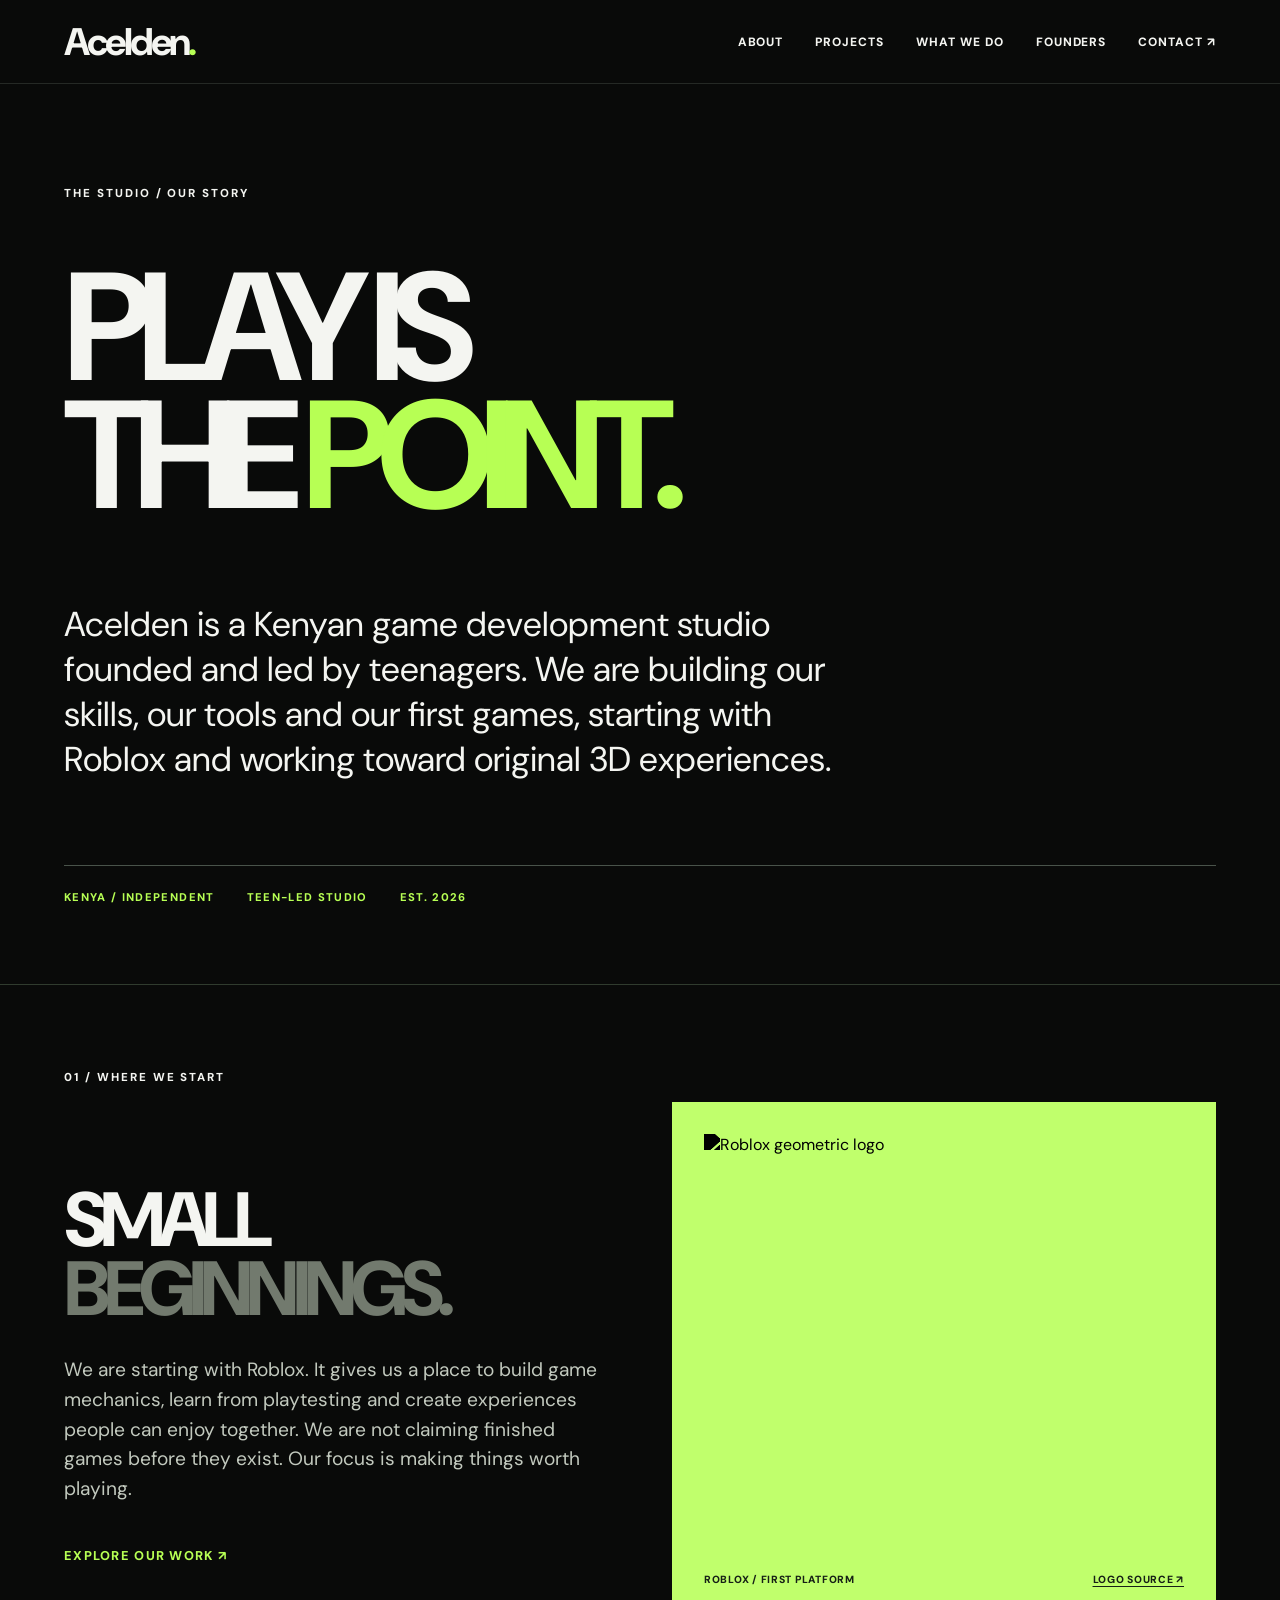
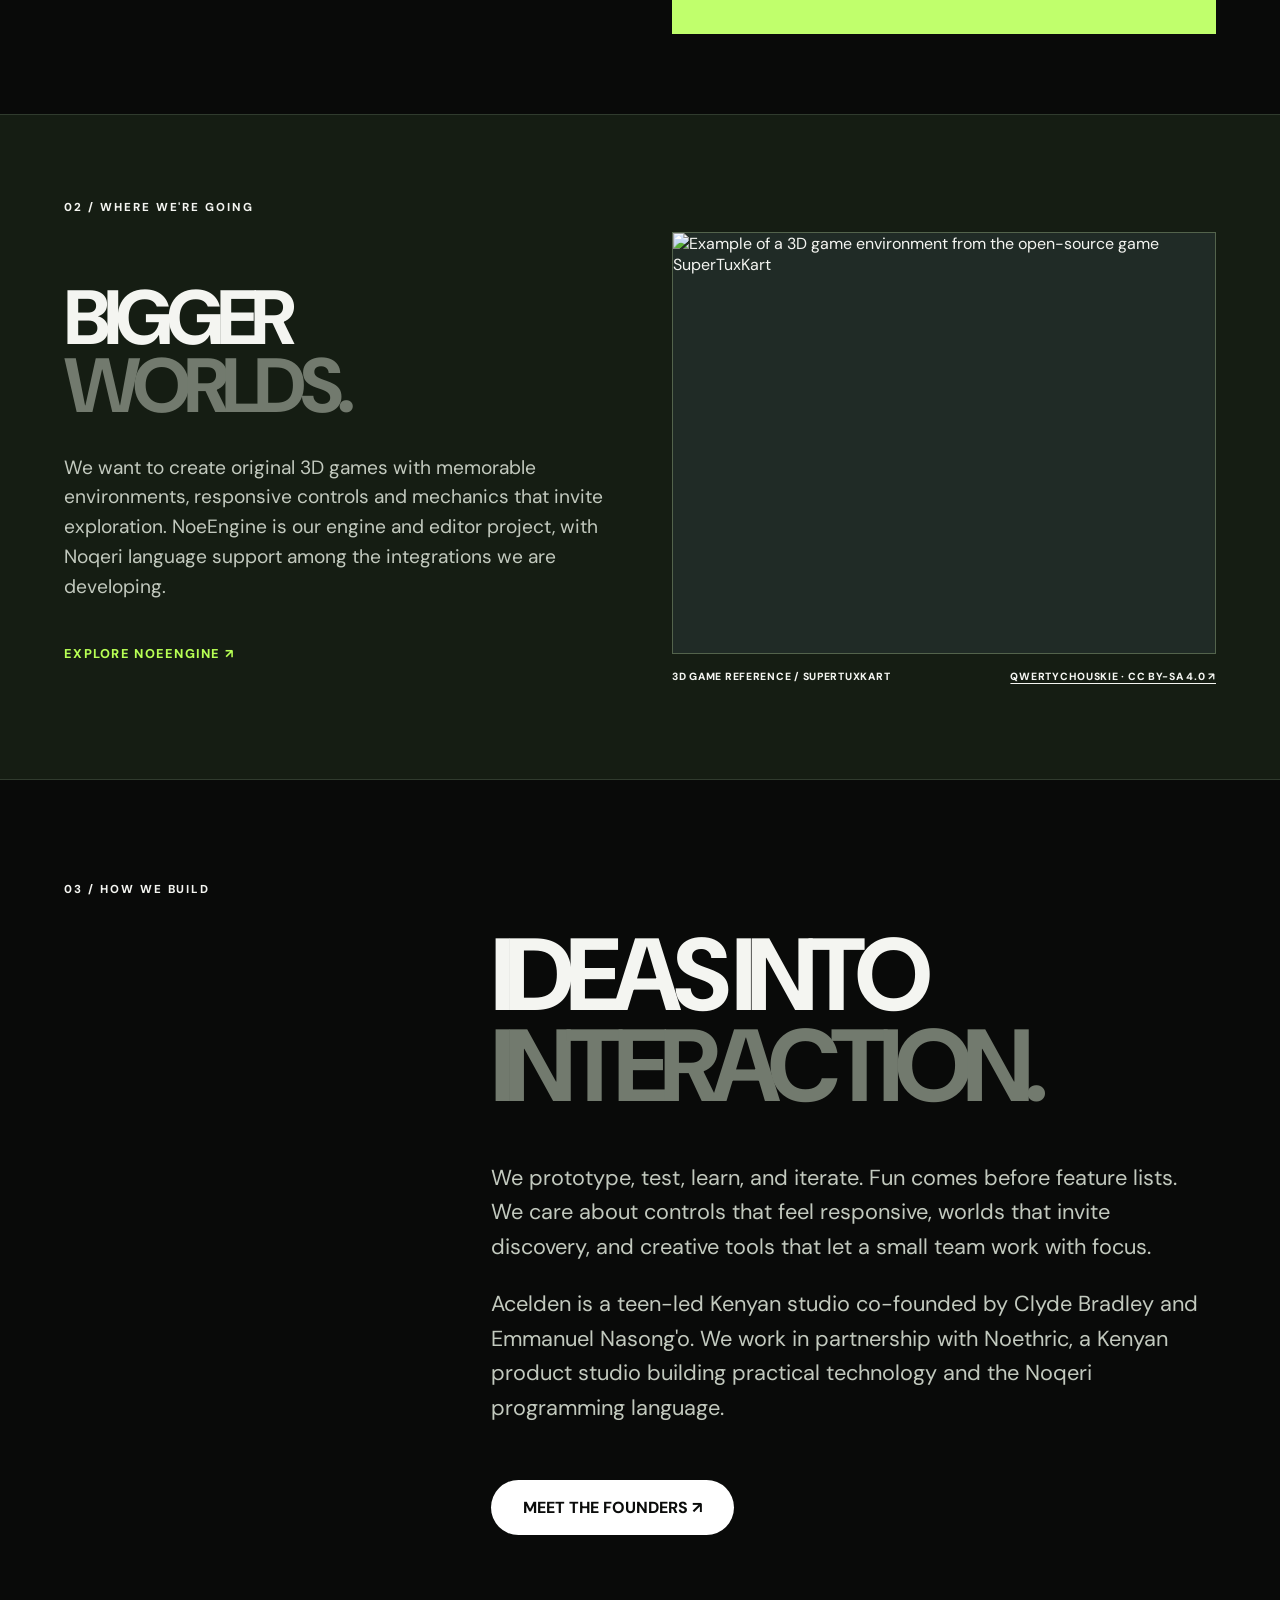
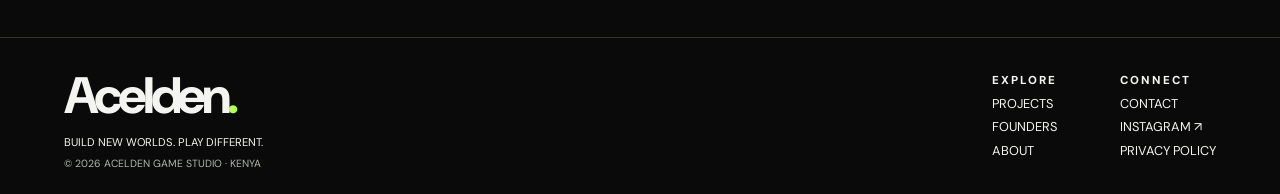
==== commit fc73a728: "feat(secondary-pages): lazy React Spring hover, scroll and drag motion" ====
--- a/about.html
+++ b/about.html
@@ -1 +1 @@
-<!doctype html><html lang="en"><head><meta charset="UTF-8"><meta name="viewport" content="width=device-width, initial-scale=1"><meta name="theme-color" content="#101311"><meta name="description" content="Meet Acelden, an independent game studio founded by two friends, building from Roblox toward original games."><title>About — Acelden</title><link rel="preconnect" href="https://fonts.googleapis.com"><link rel="preconnect" href="https://fonts.gstatic.com" crossorigin><link href="https://fonts.googleapis.com/css2?family=DM+Sans:wght@400;500;600;700&family=Space+Grotesk:wght@400;500;600;700&display=swap" rel="stylesheet"><link rel="stylesheet" href="assets/style.css"><script src="assets/main.js" defer></script></head><body><a class="skip" href="#main">Skip to content</a><header class="nav"><a class="logo" href="#/">Acelden<b>.</b></a><button class="menu" aria-label="Toggle navigation" aria-expanded="false">MENU ☰</button><nav class="links"><a href="#/about">ABOUT</a><a href="#/projects">PROJECTS</a><a href="#/services">WHAT WE DO</a><a href="#/team">FOUNDERS</a><a href="#/contact">CONTACT ↗</a></nav></header><main id="main"><section class="about-hero wrap"><span class="eyebrow">THE STUDIO / OUR STORY</span><h1>PLAY IS<br>THE <em>POINT.</em></h1><p class="about-lead">Acelden is a Kenyan game development studio founded and led by teenagers. We are building our skills, our tools and our first games, starting with Roblox and working toward original 3D experiences.</p><div class="about-identity"><span>KENYA / INDEPENDENT</span><span>TEEN-LED STUDIO</span><span>EST. 2026</span></div></section><section class="wrap about-chapter about-story-chapter"><span class="eyebrow">01 / WHERE WE START</span><div class="about-story-layout"><div class="about-story-copy"><h2>SMALL<br><em>BEGINNINGS.</em></h2><p>We are starting with Roblox. It gives us a place to build game mechanics, learn from playtesting and create experiences people can enjoy together. We are not claiming finished games before they exist. Our focus is making things worth playing.</p><a href="#/projects" class="about-text-link">EXPLORE OUR WORK ↗</a></div><figure class="about-media about-roblox"><img src="https://commons.wikimedia.org/wiki/Special:FilePath/Roblox_Logo.svg" alt="Roblox geometric logo" loading="lazy"><figcaption>ROBLOX / FIRST PLATFORM <a href="https://commons.wikimedia.org/wiki/File:Roblox_Logo.svg" target="_blank" rel="noopener noreferrer">LOGO SOURCE ↗</a></figcaption></figure></div></section><section class="wrap about-chapter about-dark about-story-chapter"><span class="eyebrow">02 / WHERE WE'RE GOING</span><div class="about-story-layout"><div class="about-story-copy"><h2>BIGGER<br><em>WORLDS.</em></h2><p>We want to create original 3D games with memorable environments, responsive controls and mechanics that invite exploration. NoeEngine is our engine and editor project, with Noqeri language support among the integrations we are developing.</p><a class="about-text-link" href="#/projects">EXPLORE NOEENGINE ↗</a></div><figure class="about-media about-game-reference"><img src="https://commons.wikimedia.org/wiki/Special:FilePath/SuperTuxKart_in-race_(2018).png" alt="Example of a 3D game environment from the open-source game SuperTuxKart" loading="lazy"><figcaption>3D GAME REFERENCE / SUPERTUXKART <a href="https://commons.wikimedia.org/wiki/File:SuperTuxKart_in-race_(2018).png" target="_blank" rel="noopener noreferrer">QWERTYCHOUSKIE · CC BY-SA 4.0 ↗</a></figcaption></figure></div></section><section class="wrap about-chapter"><span class="eyebrow">03 / HOW WE BUILD</span><div><h2>IDEAS INTO<br><em>INTERACTION.</em></h2><p>We prototype, test, learn, and iterate. Fun comes before feature lists. We care about controls that feel responsive, worlds that invite discovery, and creative tools that let a small team work with focus.</p><p>Acelden is a teen-led Kenyan studio co-founded by Clyde Bradley and Emmanuel Nasong'o. We work in partnership with Noethric, a Kenyan product studio building practical technology and the Noqeri programming language.</p><a class="pill" href="#/team">MEET THE FOUNDERS ↗</a></div></section></main><footer class="footer studio-footer" id="studio-footer"><div><a href="#/" class="logo">Acelden<b>.</b></a><p>BUILD NEW WORLDS. PLAY DIFFERENT.</p><small>© <span data-year>2026</span> ACELDEN GAME STUDIO · KENYA</small></div><div class="footer-links"><div><span class="eyebrow">EXPLORE</span><a href="#/projects">PROJECTS</a><a href="#/team">FOUNDERS</a><a href="#/about">ABOUT</a></div><div><span class="eyebrow">CONNECT</span><a href="#/contact">CONTACT</a><a href="https://www.instagram.com/n4sy.r/" target="_blank" rel="noopener noreferrer">INSTAGRAM ↗</a><a href="#/privacy">PRIVACY POLICY</a></div></div></footer></body></html>+<!doctype html><html lang="en"><head><meta charset="UTF-8"><meta name="viewport" content="width=device-width, initial-scale=1"><meta name="theme-color" content="#101311"><meta name="description" content="Meet Acelden, an independent game studio founded by two friends, building from Roblox toward original games."><title>About — Acelden</title><link rel="preconnect" href="https://fonts.googleapis.com"><link rel="preconnect" href="https://fonts.gstatic.com" crossorigin><link href="https://fonts.googleapis.com/css2?family=DM+Sans:wght@400;500;600;700&family=Space+Grotesk:wght@400;500;600;700&display=swap" rel="stylesheet"><link rel="stylesheet" href="assets/style.css"><script type="importmap">{"imports":{"react":"https://esm.sh/react@18.3.1","react-dom":"https://esm.sh/react-dom@18.3.1?external=react","react-dom/client":"https://esm.sh/react-dom@18.3.1/client?external=react","@react-spring/web":"https://esm.sh/@react-spring/web@9.7.5?external=react,react-dom"}}</script><script src="assets/main.js" defer></script></head><body><a class="skip" href="#main">Skip to content</a><header class="nav"><a class="logo" href="#/">Acelden<b>.</b></a><button class="menu" aria-label="Toggle navigation" aria-expanded="false">MENU ☰</button><nav class="links"><a href="#/about">ABOUT</a><a href="#/projects">PROJECTS</a><a href="#/services">WHAT WE DO</a><a href="#/team">FOUNDERS</a><a href="#/contact">CONTACT ↗</a></nav></header><main id="main"><section class="about-hero wrap"><span class="eyebrow">THE STUDIO / OUR STORY</span><h1>PLAY IS<br>THE <em>POINT.</em></h1><p class="about-lead">Acelden is a Kenyan game development studio founded and led by teenagers. We are building our skills, our tools and our first games, starting with Roblox and working toward original 3D experiences.</p><div class="about-identity"><span>KENYA / INDEPENDENT</span><span>TEEN-LED STUDIO</span><span>EST. 2026</span></div></section><section class="wrap about-chapter about-story-chapter"><span class="eyebrow">01 / WHERE WE START</span><div class="about-story-layout"><div class="about-story-copy"><h2>SMALL<br><em>BEGINNINGS.</em></h2><p>We are starting with Roblox. It gives us a place to build game mechanics, learn from playtesting and create experiences people can enjoy together. We are not claiming finished games before they exist. Our focus is making things worth playing.</p><a href="#/projects" class="about-text-link">EXPLORE OUR WORK ↗</a></div><figure class="about-media about-roblox"><img src="https://commons.wikimedia.org/wiki/Special:FilePath/Roblox_Logo.svg" alt="Roblox geometric logo" loading="lazy"><figcaption>ROBLOX / FIRST PLATFORM <a href="https://commons.wikimedia.org/wiki/File:Roblox_Logo.svg" target="_blank" rel="noopener noreferrer">LOGO SOURCE ↗</a></figcaption></figure></div></section><section class="wrap about-chapter about-dark about-story-chapter"><span class="eyebrow">02 / WHERE WE'RE GOING</span><div class="about-story-layout"><div class="about-story-copy"><h2>BIGGER<br><em>WORLDS.</em></h2><p>We want to create original 3D games with memorable environments, responsive controls and mechanics that invite exploration. NoeEngine is our engine and editor project, with Noqeri language support among the integrations we are developing.</p><a class="about-text-link" href="#/projects">EXPLORE NOEENGINE ↗</a></div><figure class="about-media about-game-reference"><img src="https://commons.wikimedia.org/wiki/Special:FilePath/SuperTuxKart_in-race_(2018).png" alt="Example of a 3D game environment from the open-source game SuperTuxKart" loading="lazy"><figcaption>3D GAME REFERENCE / SUPERTUXKART <a href="https://commons.wikimedia.org/wiki/File:SuperTuxKart_in-race_(2018).png" target="_blank" rel="noopener noreferrer">QWERTYCHOUSKIE · CC BY-SA 4.0 ↗</a></figcaption></figure></div></section><section class="wrap about-chapter"><span class="eyebrow">03 / HOW WE BUILD</span><div><h2>IDEAS INTO<br><em>INTERACTION.</em></h2><p>We prototype, test, learn, and iterate. Fun comes before feature lists. We care about controls that feel responsive, worlds that invite discovery, and creative tools that let a small team work with focus.</p><p>Acelden is a teen-led Kenyan studio co-founded by Clyde Bradley and Emmanuel Nasong'o. We work in partnership with Noethric, a Kenyan product studio building practical technology and the Noqeri programming language.</p><a class="pill" href="#/team">MEET THE FOUNDERS ↗</a></div></section></main><footer class="footer studio-footer" id="studio-footer"><div><a href="#/" class="logo">Acelden<b>.</b></a><p>BUILD NEW WORLDS. PLAY DIFFERENT.</p><small>© <span data-year>2026</span> ACELDEN GAME STUDIO · KENYA</small></div><div class="footer-links"><div><span class="eyebrow">EXPLORE</span><a href="#/projects">PROJECTS</a><a href="#/team">FOUNDERS</a><a href="#/about">ABOUT</a></div><div><span class="eyebrow">CONNECT</span><a href="#/contact">CONTACT</a><a href="https://www.instagram.com/n4sy.r/" target="_blank" rel="noopener noreferrer">INSTAGRAM ↗</a><a href="#/privacy">PRIVACY POLICY</a></div></div></footer></body></html>
--- a/assets/style.css
+++ b/assets/style.css
@@ -59,3 +59,62 @@
 .noe-editor{overflow:hidden;border:1px solid #47614c;border-radius:10px;background:#131b1a;color:#d3e8d1;font-family:'Space Grotesk',sans-serif;box-shadow:0 24px 45px #0005}.noe-toolbar{height:45px;display:flex;gap:1rem;align-items:center;padding:0 1rem;background:#233029;border-bottom:1px solid #47614c;font-size:.62rem;letter-spacing:.08em;font-weight:700;white-space:nowrap}.noe-signal{color:var(--lime)}.noe-toolbar-right{margin-left:auto;background:var(--lime);padding:6px 9px;color:#0d150c;border-radius:3px}.noe-workspace{display:grid;grid-template-columns:22% 1fr 23%;height:clamp(260px,32vw,460px)}.noe-sidebar,.noe-inspector{background:#1a2520;overflow:hidden;border-right:1px solid #354a3a}.noe-inspector{border-right:none;border-left:1px solid #354a3a}.noe-sidebar-title{padding:.75rem;background:#26372b;font-size:.62rem;color:var(--lime);letter-spacing:.08em;font-weight:700}.noe-tree-row,.noe-property{font-size:.62rem;padding:8px 10px;white-space:nowrap;overflow:hidden;text-overflow:ellipsis}.noe-tree-row.indented{padding-left:1.4rem}.noe-tree-row.active{background:#425845;color:white}.assets-label{margin-top:2.5rem}.noe-property{border-bottom:1px solid #2b382d;display:flex;justify-content:space-between;gap:5px}.noe-property b{color:#a9d28e}.noe-viewport{position:relative;overflow:hidden;background:radial-gradient(circle at 50% 45%,#30433d,#141d1c 73%)}.noe-viewport-top{display:flex;justify-content:space-between;gap:1rem;position:absolute;top:.7rem;left:.7rem;right:.7rem;font-size:.58rem;color:#bdd2bc;z-index:2}.noe-perspective-grid{position:absolute;inset:0;background-image:linear-gradient(#a2ff6033 1px,transparent 1px),linear-gradient(90deg,#a2ff6033 1px,transparent 1px);background-size:31px 31px;transform:perspective(420px) rotateX(58deg) scale(2);transform-origin:bottom}.noe-mesh{position:absolute;left:43%;top:39%;height:25%;aspect-ratio:1;background:#749985;border:2px solid #d6f2df;transform:skewY(-12deg) rotate(-19deg);box-shadow:25px -22px 0 #526e60,25px -22px 0 2px #aad0b3}.noe-face{position:absolute;inset:16%;border:1px dashed #d5f5d5}.noe-axis{position:absolute;bottom:15%;left:12%;font-size:.65rem}.noe-axis span{display:block}.axis-x{color:#f37a71}.axis-y{color:#77e58c}.axis-z{color:#7db4ff}.noe-viewport-note{position:absolute;bottom:.7rem;right:.7rem;color:var(--lime);font-size:.55rem}.noe-status{display:flex;justify-content:space-between;gap:1rem;padding:.7rem 1rem;font-size:.58rem;letter-spacing:.1em;color:var(--lime)}.projects-editor-visual{min-width:0}.projects-editor-visual>.eyebrow{display:block;margin-bottom:1rem}.projects-editor-visual>small{display:block;margin-top:.9rem;color:#abbfa9;font-size:.6rem;letter-spacing:.1em}.projects-feature{grid-template-columns:minmax(0,1.3fr) minmax(0,.9fr)!important;gap:clamp(2rem,4vw,5rem)!important}.projects-copy h2{font-size:clamp(3rem,5.5vw,6.5rem)}.home-editor-showcase{min-width:0}.home-editor-showcase>.eyebrow{display:block;margin-bottom:1rem}.home-editor-link{display:inline-block;margin-top:1rem;color:var(--lime);font-size:.8rem;letter-spacing:.12em;font-weight:800}.services-preview{grid-template-columns:minmax(0,.8fr) minmax(0,1.2fr)!important}
 /* Dark home finale */
 .contact-finale{background:#0b0c0b!important;color:#f5f6f2!important;border-top:1px solid #33402f}.finale-top{border-color:#4c5b48}.finale-copy h2 em{color:var(--lime)!important}.finale-link{border-color:#a6bd9f;color:#f5f6f2}.finale-link:hover{color:var(--lime)}.finale-emblem{border-color:#809576;color:var(--lime)}@media(max-width:850px){.projects-feature,.services-preview{grid-template-columns:1fr!important}.noe-toolbar>span:nth-child(3),.noe-inspector{display:none}.noe-workspace{grid-template-columns:29% 71%;height:310px}.noe-tree-row{font-size:.52rem}.noe-status{font-size:.52rem}}
+
+/* Editorial engine showcase, replacing mock editor */
+.engine-showcase{min-width:0}.engine-showcase-art{position:relative;min-height:clamp(350px,39vw,590px);background:radial-gradient(circle at 52% 46%,#23352c 0,#111b17 43%,#090d0b 80%);border:1px solid #3c5742;overflow:hidden;display:flex;align-items:center;justify-content:center}.engine-showcase-art:before{content:'';position:absolute;inset:20px;border:1px solid #3d5c45;pointer-events:none}.engine-mark{position:relative;z-index:2;color:#eff5e9;font-size:clamp(6rem,15vw,15rem);font-weight:800;letter-spacing:-.17em;line-height:1;text-shadow:0 12px 50px #0009}.engine-mark span,.home-engine-glyph span{color:var(--lime)}.engine-wireframe{position:absolute;inset:0;pointer-events:none}.engine-orbit{position:absolute;border:1px solid #a2d77a55;width:65%;aspect-ratio:1;border-radius:50%;left:18%;top:12%;transform:rotateX(60deg) rotate(-30deg)}.orbit-two{transform:rotateY(68deg) rotate(25deg);border-color:#c3f19b44}.engine-core{position:absolute;inset:20%;border:1px dashed #8fcf7b33;transform:rotate(45deg)}.engine-art-caption{position:absolute;bottom:2rem;left:2rem;font-size:.65rem;font-weight:800;letter-spacing:.12em;color:var(--lime)}.engine-showcase-foot{display:flex;justify-content:space-between;padding:1rem 0;gap:1rem;border-bottom:1px solid #425443;font-size:.65rem;font-weight:800;letter-spacing:.1em}.engine-feature-list{display:flex;flex-wrap:wrap;gap:.5rem;margin:1.5rem 0}.engine-feature-list span{border:1px solid #66766a;padding:.55rem .75rem;font-size:.6rem;font-weight:800;letter-spacing:.09em}.home-engine-poster{min-height:390px;border:1px solid #34583b;background:radial-gradient(circle,#1b2e1d,#0a0d0b 70%);display:flex;flex-direction:column;justify-content:space-between;padding:2rem;overflow:hidden}.home-engine-glyph{font-size:clamp(7rem,13vw,15rem);font-weight:800;letter-spacing:-.16em;align-self:center;line-height:1}.home-engine-poster p{letter-spacing:.16em;font-size:.7rem;font-weight:800}.home-engine-poster a{color:var(--lime);font-size:.8rem;font-weight:800}
+/* About: stationary story chapters with attributed free-to-use imagery */
+.about-hero{padding-bottom:5rem}.about-identity{display:flex;gap:2rem;flex-wrap:wrap;margin-top:3rem;padding-top:1.5rem;border-top:1px solid #49534a;font-size:.7rem;font-weight:800;letter-spacing:.12em;color:var(--lime)}.about-story-chapter{min-height:unset!important;display:block!important;padding-top:5rem!important;padding-bottom:5rem!important}.about-story-layout{display:grid;grid-template-columns:minmax(0,1fr) minmax(0,1fr);align-items:center;gap:clamp(2rem,5vw,7rem);margin-top:1rem}.about-story-copy h2{font-size:clamp(3rem,6vw,7rem);margin:1rem 0 2rem}.about-story-copy p{font-size:clamp(1.1rem,1.5vw,1.5rem);line-height:1.55;max-width:620px}.about-text-link{display:inline-block;margin-top:1.5rem;color:var(--lime);font-weight:800;letter-spacing:.1em;font-size:.8rem}.about-media{margin:0;position:relative;min-width:0}.about-media img{display:block;width:100%;height:clamp(300px,33vw,540px);object-fit:cover;background:#202b26}.about-roblox{background:#c0ff6c;padding:2rem}.about-roblox img{object-fit:contain;filter:brightness(0);background:transparent}.about-media figcaption{display:flex;flex-wrap:wrap;gap:.5rem;justify-content:space-between;padding:1rem 0;font-size:.65rem;letter-spacing:.07em;font-weight:800}.about-roblox figcaption{color:#162016}.about-media figcaption a{text-decoration:underline;text-underline-offset:3px}.about-game-reference img{border:1px solid #53634c}.about-dark .about-story-copy{color:var(--paper)}.about-dark .about-text-link{color:var(--lime)}
+/* Privacy policy: cohesive navigation and readable legal content */
+.privacy-hero{border-bottom:1px solid #455043;background:#121813}.privacy-hero .wrap{padding-top:7rem;padding-bottom:4rem}.privacy-hero h1{font-size:clamp(4.2rem,12vw,12rem);line-height:.85;letter-spacing:-.1em;margin:3rem 0}.privacy-hero h1 em{font-style:normal;color:var(--lime)}.privacy-hero-bottom{display:flex;justify-content:space-between;gap:2rem;align-items:end}.privacy-hero-bottom p{max-width:650px;font-size:clamp(1.1rem,2vw,1.8rem);line-height:1.35}.privacy-content{display:grid;grid-template-columns:260px minmax(0,1fr);gap:clamp(2rem,8vw,9rem)}.privacy-sidebar{display:flex;flex-direction:column;gap:1rem;position:sticky;top:2rem;height:max-content}.privacy-sidebar .eyebrow{color:var(--lime);margin-bottom:1rem}.privacy-sidebar a{font-size:.75rem;font-weight:800;letter-spacing:.05em;color:#bec8ba}.privacy-sidebar a:hover,.privacy-articles a:hover{color:var(--lime)}.privacy-articles section{border-top:1px solid #465346;padding:3rem 0;scroll-margin-top:2rem}.privacy-articles section>span{color:var(--lime);font-size:.72rem;font-weight:800;letter-spacing:.12em}.privacy-articles h2{font-size:clamp(2rem,4vw,4rem);letter-spacing:-.07em;line-height:1.05;margin:1.2rem 0 2rem}.privacy-articles p{font-size:clamp(1rem,1.4vw,1.2rem);line-height:1.7;max-width:780px;color:#d1d8cf}.privacy-articles p a{text-decoration:underline;text-underline-offset:4px}.privacy-end{border-top:1px solid #566851;padding-top:2rem;display:flex;gap:1rem;justify-content:space-between;flex-wrap:wrap}.privacy-end a{color:var(--lime);font-weight:800}
+@media(max-width:850px){.about-story-layout,.privacy-content{grid-template-columns:1fr}.privacy-sidebar{position:static;display:none}.about-media img{height:350px}.about-identity{gap:1rem}.privacy-hero-bottom{align-items:start;flex-direction:column}.engine-showcase-art{min-height:350px}}
+
+/* Playable footer arcade: compact machine behind overlapping start disc */
+.arcade-stage{position:relative;min-width:0;width:100%;max-width:700px;min-height:clamp(380px,36vw,520px);display:flex;align-items:flex-start;justify-content:flex-start;padding:0 4rem 5rem 0;isolation:isolate}.arcade-machine{width:100%;max-width:620px;background:#121c16;border:2px solid #6f956c;border-radius:16px;padding:14px;box-shadow:14px 16px 0 #07110a,0 0 0 1px #a5e87822;transform:rotate(-2deg);transition:transform .4s ease}.arcade-stage.is-playing .arcade-machine{transform:rotate(0)}.arcade-topline,.arcade-bottomline{display:flex;justify-content:space-between;gap:1rem;align-items:center;padding:5px 5px 12px;font-size:.64rem;letter-spacing:.1em;font-weight:800;color:#d4efcd}.arcade-live{color:var(--lime)}.arcade-screen{position:relative;background:#b7ff54;aspect-ratio:720/330;border:5px solid #070e09;border-radius:6px;overflow:hidden}.arcade-canvas{width:100%;height:100%;display:block;image-rendering:pixelated;touch-action:manipulation}.arcade-message{position:absolute;top:16%;left:50%;transform:translateX(-50%);font-size:clamp(.6rem,1.2vw,.9rem);font-weight:900;letter-spacing:.08em;color:#152b17;text-align:center;white-space:nowrap;pointer-events:none}.arcade-stage.is-playing .arcade-message{display:none}.arcade-bottomline{padding:13px 5px 3px}.arcade-score{font-variant-numeric:tabular-nums;color:var(--lime)}.arcade-stage .arcade-start{position:absolute;z-index:3;right:0;bottom:0;width:clamp(165px,19vw,255px);height:clamp(165px,19vw,255px);border:3px solid #eff9e9;background:#0c120eee;color:#f4fff1;border-radius:50%;display:flex;flex-direction:column;align-items:center;justify-content:center;gap:10px;cursor:pointer;transform:rotate(10deg);box-shadow:0 15px 35px #0008;transition:background .2s,color .2s,transform .2s}.arcade-stage .arcade-start:hover,.arcade-stage .arcade-start:focus-visible{background:var(--lime);color:#101a0f;transform:rotate(0deg) scale(1.04)}.arcade-stage .arcade-start .finale-plus{font-size:clamp(2.5rem,5vw,5rem);line-height:.7}.arcade-stage .arcade-start strong{font-size:clamp(.7rem,1.1vw,1rem);letter-spacing:.12em}.arcade-stage .arcade-start small{font-size:.6rem;letter-spacing:.1em}.arcade-stage.is-playing .arcade-start{opacity:.78}.arcade-jump{position:absolute;left:1rem;bottom:1.1rem;border:1px solid var(--lime);color:var(--lime);background:#132118;border-radius:6px;padding:.8rem 1.4rem;font-weight:900;letter-spacing:.12em;cursor:pointer}.arcade-jump:hover,.arcade-jump:focus-visible{background:var(--lime);color:#111}.arcade-stage:not(.is-playing) .arcade-jump{opacity:.5}.arcade-stage button:focus-visible{outline:3px solid #fff;outline-offset:5px}@media(max-width:850px){.arcade-stage{max-width:560px;min-height:350px;padding-right:3rem;padding-bottom:5rem}.arcade-stage .arcade-start{width:155px;height:155px;right:0;bottom:1rem;gap:6px}.arcade-stage .arcade-start .finale-plus{font-size:3rem}.arcade-stage .arcade-start strong{font-size:.7rem}.arcade-machine{padding:8px}.arcade-topline,.arcade-bottomline{font-size:.52rem}.arcade-jump{bottom:1rem;left:.3rem}}@media(max-width:480px){.arcade-stage{min-height:290px;padding-right:1.5rem}.arcade-stage .arcade-start{width:125px;height:125px;bottom:2.6rem}.arcade-stage .arcade-start .finale-plus{font-size:2rem}.arcade-stage .arcade-start small{font-size:.48rem}.arcade-stage .arcade-start strong{font-size:.6rem}.arcade-message{font-size:.55rem}.arcade-jump{font-size:.65rem;padding:.65rem 1rem}}
+
+/* Immersive arcade mode: hide CTA and start circle during countdown and play */
+.contact-finale.arcade-active .finale-copy{display:none!important}
+.contact-finale.arcade-active .finale-main{display:flex!important;justify-content:center!important;align-items:center!important}
+.contact-finale.arcade-active .arcade-stage{width:min(100%,1040px)!important;max-width:1040px!important;min-height:unset!important;padding:0 0 5rem!important}
+.contact-finale.arcade-active .arcade-machine{width:100%;max-width:none;transform:none;box-shadow:0 20px 70px #0008}
+.contact-finale.arcade-active .arcade-start{display:none!important}
+.arcade-stage[data-state="countdown"] .arcade-message{display:flex!important;position:absolute;inset:0;transform:none;align-items:center;justify-content:center;background:#b7ff5433;font-size:clamp(4rem,12vw,8rem);font-weight:900;color:#112916;text-shadow:3px 4px 0 #efffe766}
+.arcade-stage[data-state="playing"] .arcade-message{display:none!important}
+.arcade-stage[data-state="countdown"] .arcade-jump{pointer-events:none;opacity:.35}
+.arcade-stage[data-state="playing"] .arcade-jump{opacity:1}
+.arcade-stage[data-state="over"] .arcade-message{display:none!important}
+.arcade-screen{touch-action:manipulation}
+@media(max-width:850px){.contact-finale.arcade-active .arcade-stage{padding:0 0 4.5rem!important}.contact-finale.arcade-active .arcade-machine{width:100%}}
+
+/* Contact heading sits alongside the form rather than above the grid */
+.contact-stage .contact-layout{display:grid!important;grid-template-columns:minmax(0,1fr) minmax(0,1fr);gap:clamp(2rem,5vw,7rem);align-items:start;margin-top:clamp(3rem,8vh,7rem)}
+.contact-stage .contact-aside{min-width:0;display:flex;flex-direction:column;align-items:flex-start;gap:clamp(1.5rem,3vw,3rem);padding-top:clamp(2rem,7vh,6rem)}
+.contact-stage .contact-aside .contact-plain-title{position:static!important;transform:none!important;margin:0!important;max-width:100%;font-size:clamp(3.2rem,6.1vw,7rem);line-height:.93;letter-spacing:-.075em}
+.contact-stage .contact-aside p{margin:0;max-width:570px}
+.contact-stage .contact-form-motion{min-width:0}
+@media(max-width:850px){.contact-stage .contact-layout{grid-template-columns:1fr;gap:2.5rem;margin-top:2rem}.contact-stage .contact-aside{padding-top:1rem;gap:1.5rem}.contact-stage .contact-aside .contact-plain-title{font-size:clamp(3.4rem,12vw,6rem)}}
+
+/* Larger arcade preview and cinematic fail-to-copy transition */
+.contact-finale .arcade-stage{max-width:850px;min-height:clamp(420px,41vw,590px);padding-right:3.3rem}
+.contact-finale .arcade-machine{max-width:780px}
+.contact-finale .arcade-jump{display:none!important}
+.contact-finale.arcade-active .arcade-stage{max-width:1100px!important}
+.contact-finale.arcade-active .arcade-machine{max-width:none}
+.contact-finale.arcade-active .finale-main{position:relative;min-height:clamp(440px,45vw,650px)}
+.contact-finale .finale-copy{transition:opacity .7s ease,transform .9s cubic-bezier(.18,.7,.18,1)}
+.contact-finale.arcade-active .finale-copy{display:block!important;position:absolute;left:0;top:50%;width:min(46%,570px);opacity:0;visibility:hidden;transform:translate(-75px,-50%);pointer-events:none}
+.contact-finale.arcade-active .arcade-stage{transition:transform 1s cubic-bezier(.18,.7,.18,1),opacity .9s ease,clip-path 1s cubic-bezier(.18,.7,.18,1);clip-path:inset(0 0 0 0)}
+.contact-finale.arcade-active .arcade-stage[data-state="closing"]{transform:translateX(32%);clip-path:inset(0 0 0 100%);opacity:0}
+.contact-finale.arcade-active:has(.arcade-stage[data-state="closing"]) .finale-copy{opacity:1;visibility:visible;transform:translate(0,-50%)}
+.arcade-stage[data-state="dying"] .arcade-message,.arcade-stage[data-state="failed"] .arcade-message,.arcade-stage[data-state="closing"] .arcade-message{display:none!important}
+@media(max-width:850px){.contact-finale .arcade-stage{min-height:340px;padding-right:1.5rem}.contact-finale.arcade-active .finale-main{min-height:390px}.contact-finale.arcade-active .finale-copy{width:100%;top:0;transform:translate(-55px,0)}.contact-finale.arcade-active:has(.arcade-stage[data-state="closing"]) .finale-copy{transform:translate(0,0)}}
+@media(prefers-reduced-motion:reduce){.contact-finale .finale-copy,.contact-finale.arcade-active .arcade-stage{transition:none!important}}
+
+/* Larger preview without clipping its circular start control */
+.contact-finale .arcade-stage{max-width:980px!important;min-height:clamp(460px,45vw,650px);padding:0 clamp(3rem,5vw,5rem) clamp(7rem,10vw,10rem) 0!important;overflow:visible}
+.contact-finale .arcade-machine{max-width:890px!important;width:100%;transform:rotate(-1deg)}
+.contact-finale .arcade-start{right:clamp(.5rem,2vw,2rem)!important;bottom:clamp(1rem,2vw,2rem)!important}
+.contact-finale .arcade-topline{justify-content:flex-start}
+.contact-finale.arcade-active .arcade-stage{padding:0 0 5rem!important;min-height:unset!important}
+.contact-finale.arcade-active .arcade-machine{max-width:none!important;transform:none}
+@media(max-width:850px){.contact-finale .arcade-stage{max-width:100%!important;min-height:clamp(320px,65vw,490px);padding:0 2rem 6rem 0!important}.contact-finale .arcade-machine{max-width:100%!important}.contact-finale .arcade-start{right:0!important;bottom:1rem!important}.contact-finale.arcade-active .arcade-stage{padding:0 0 4rem!important}}
+@media(max-width:480px){.contact-finale .arcade-stage{min-height:300px;padding:0 1rem 5.5rem 0!important}.contact-finale .arcade-start{right:0!important;bottom:.5rem!important}}
